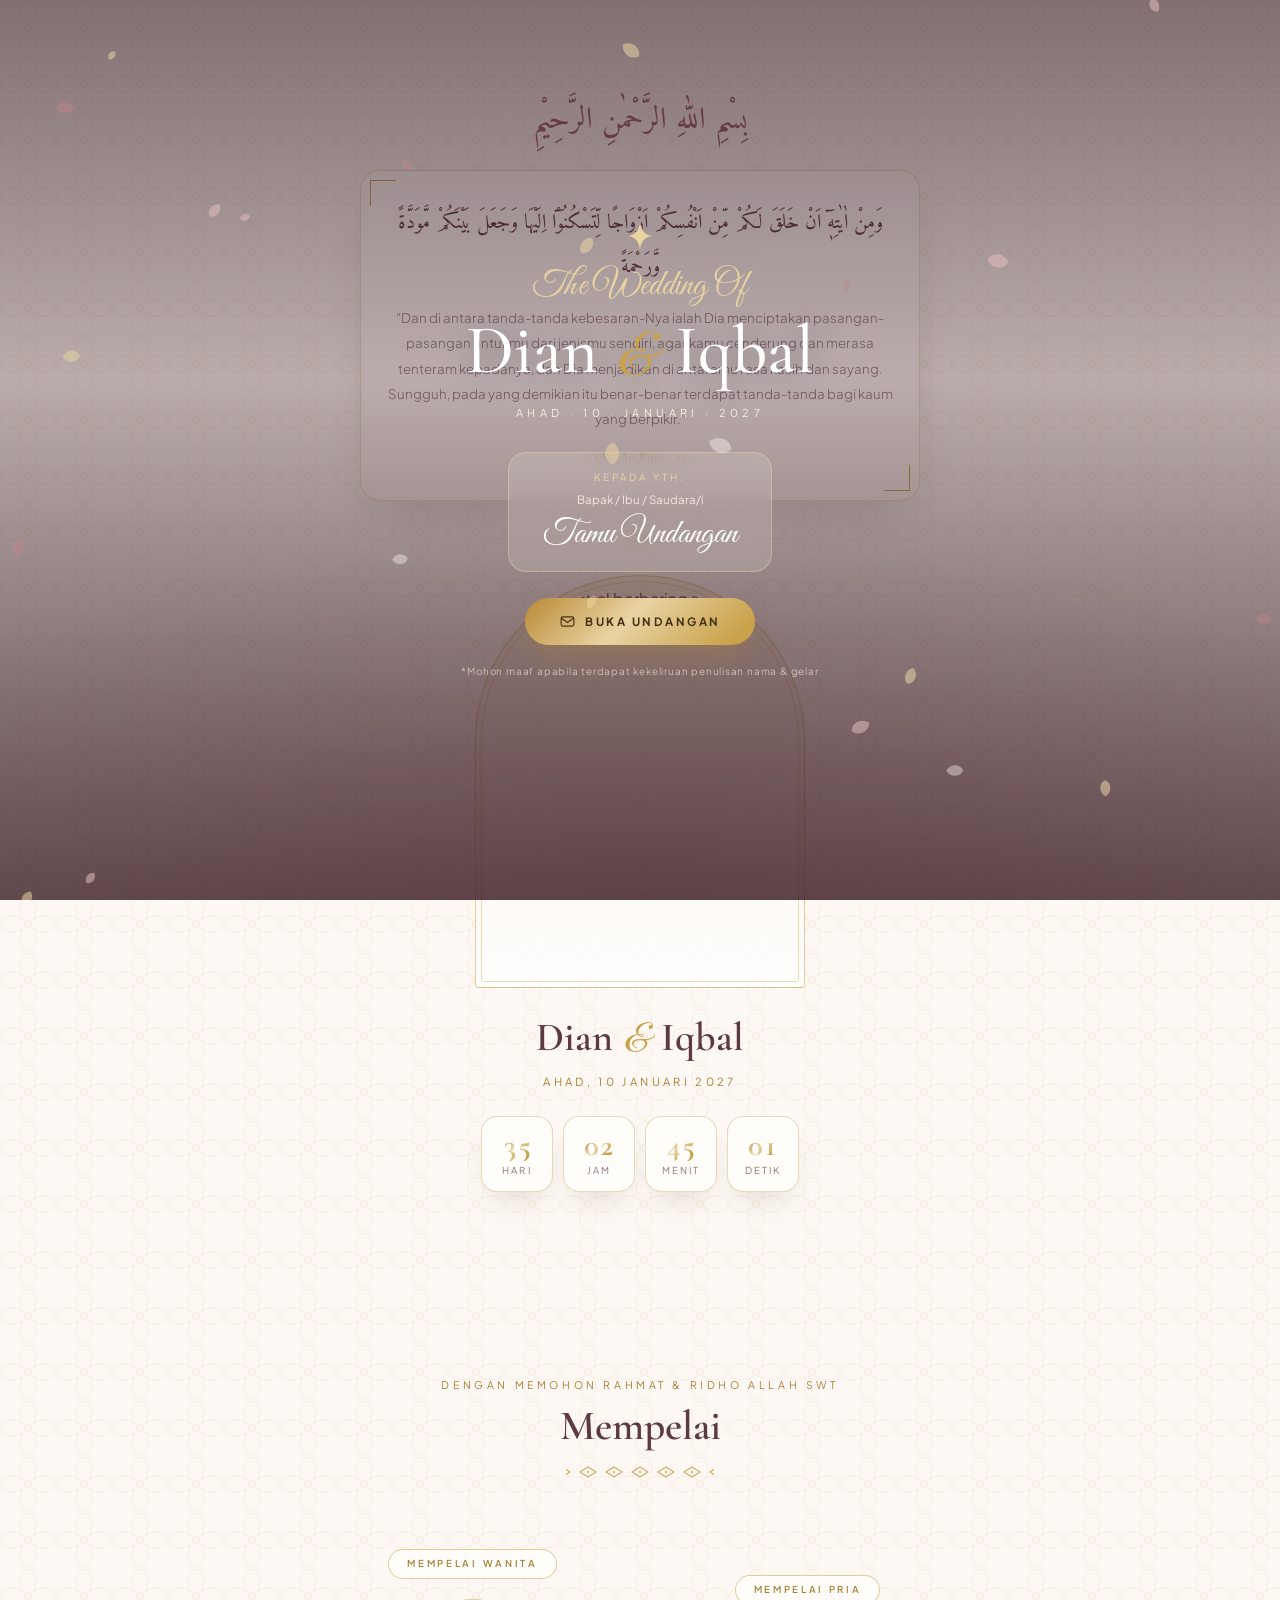
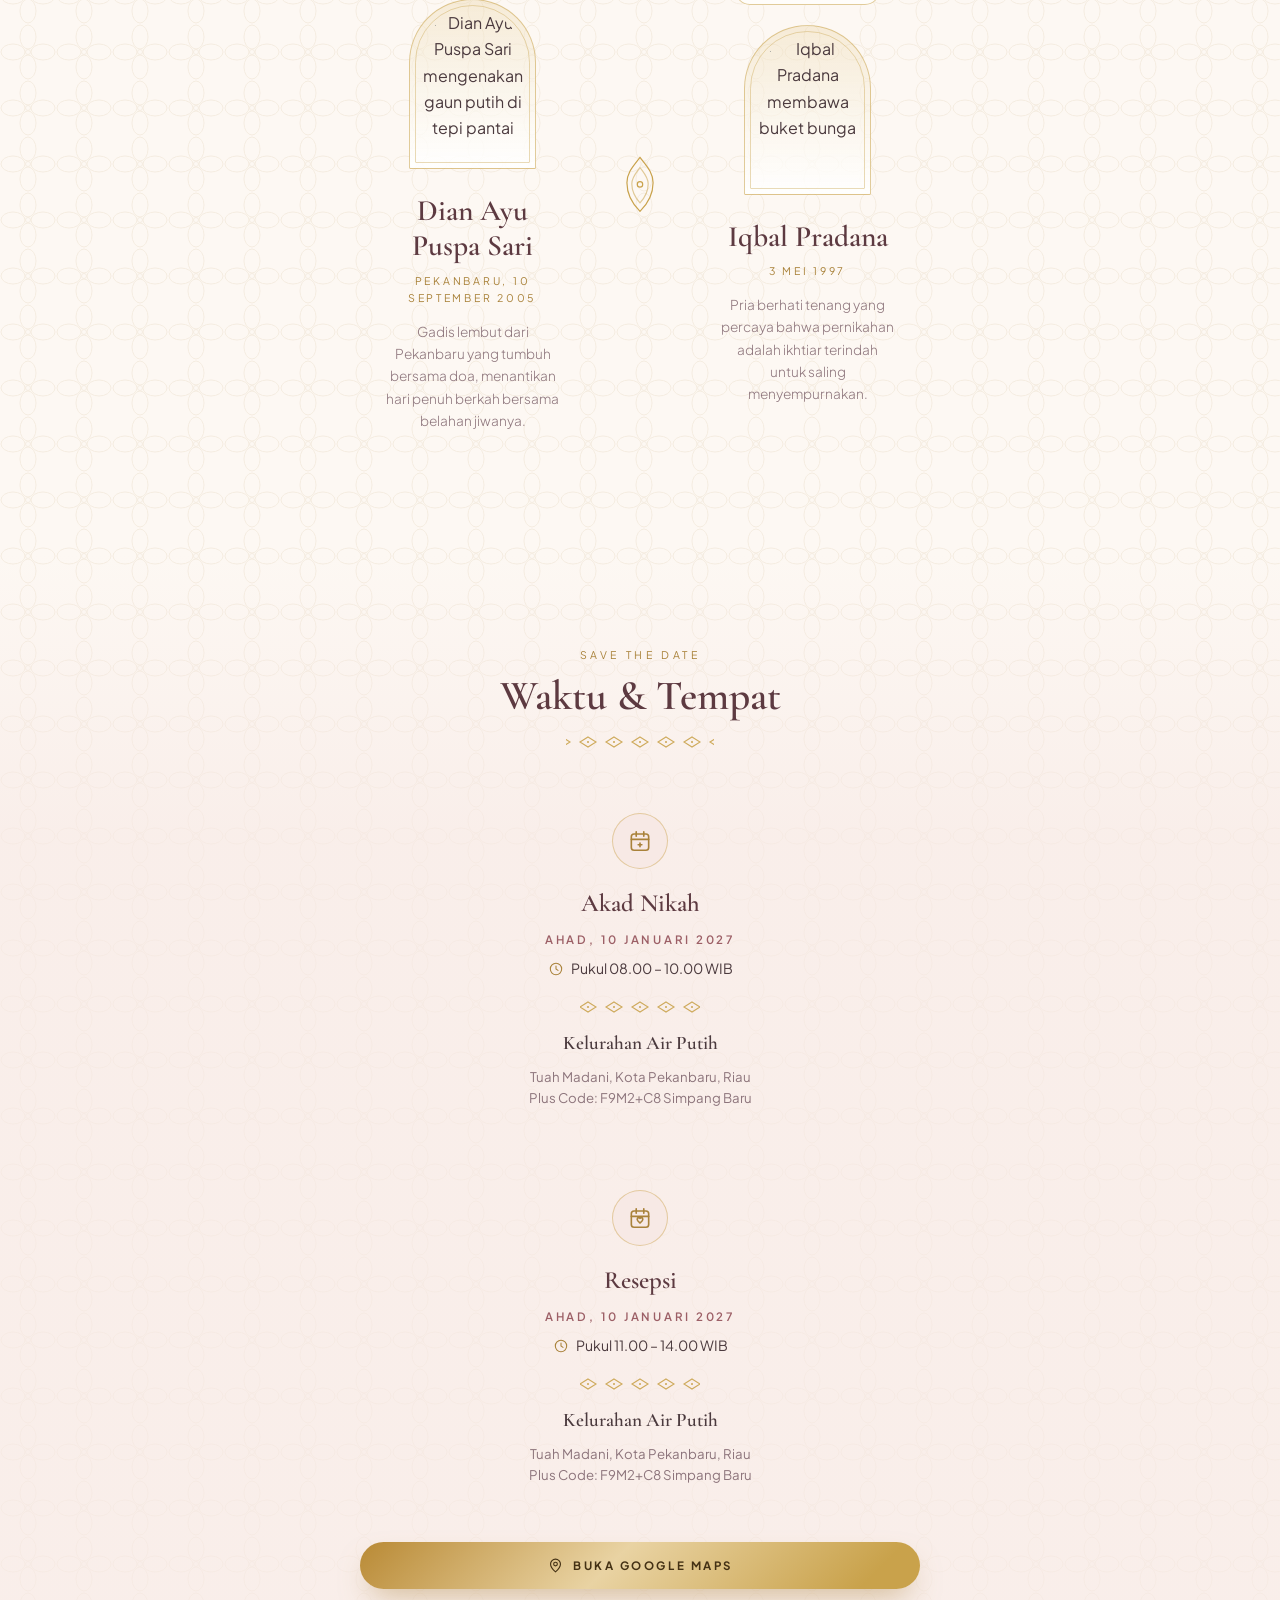
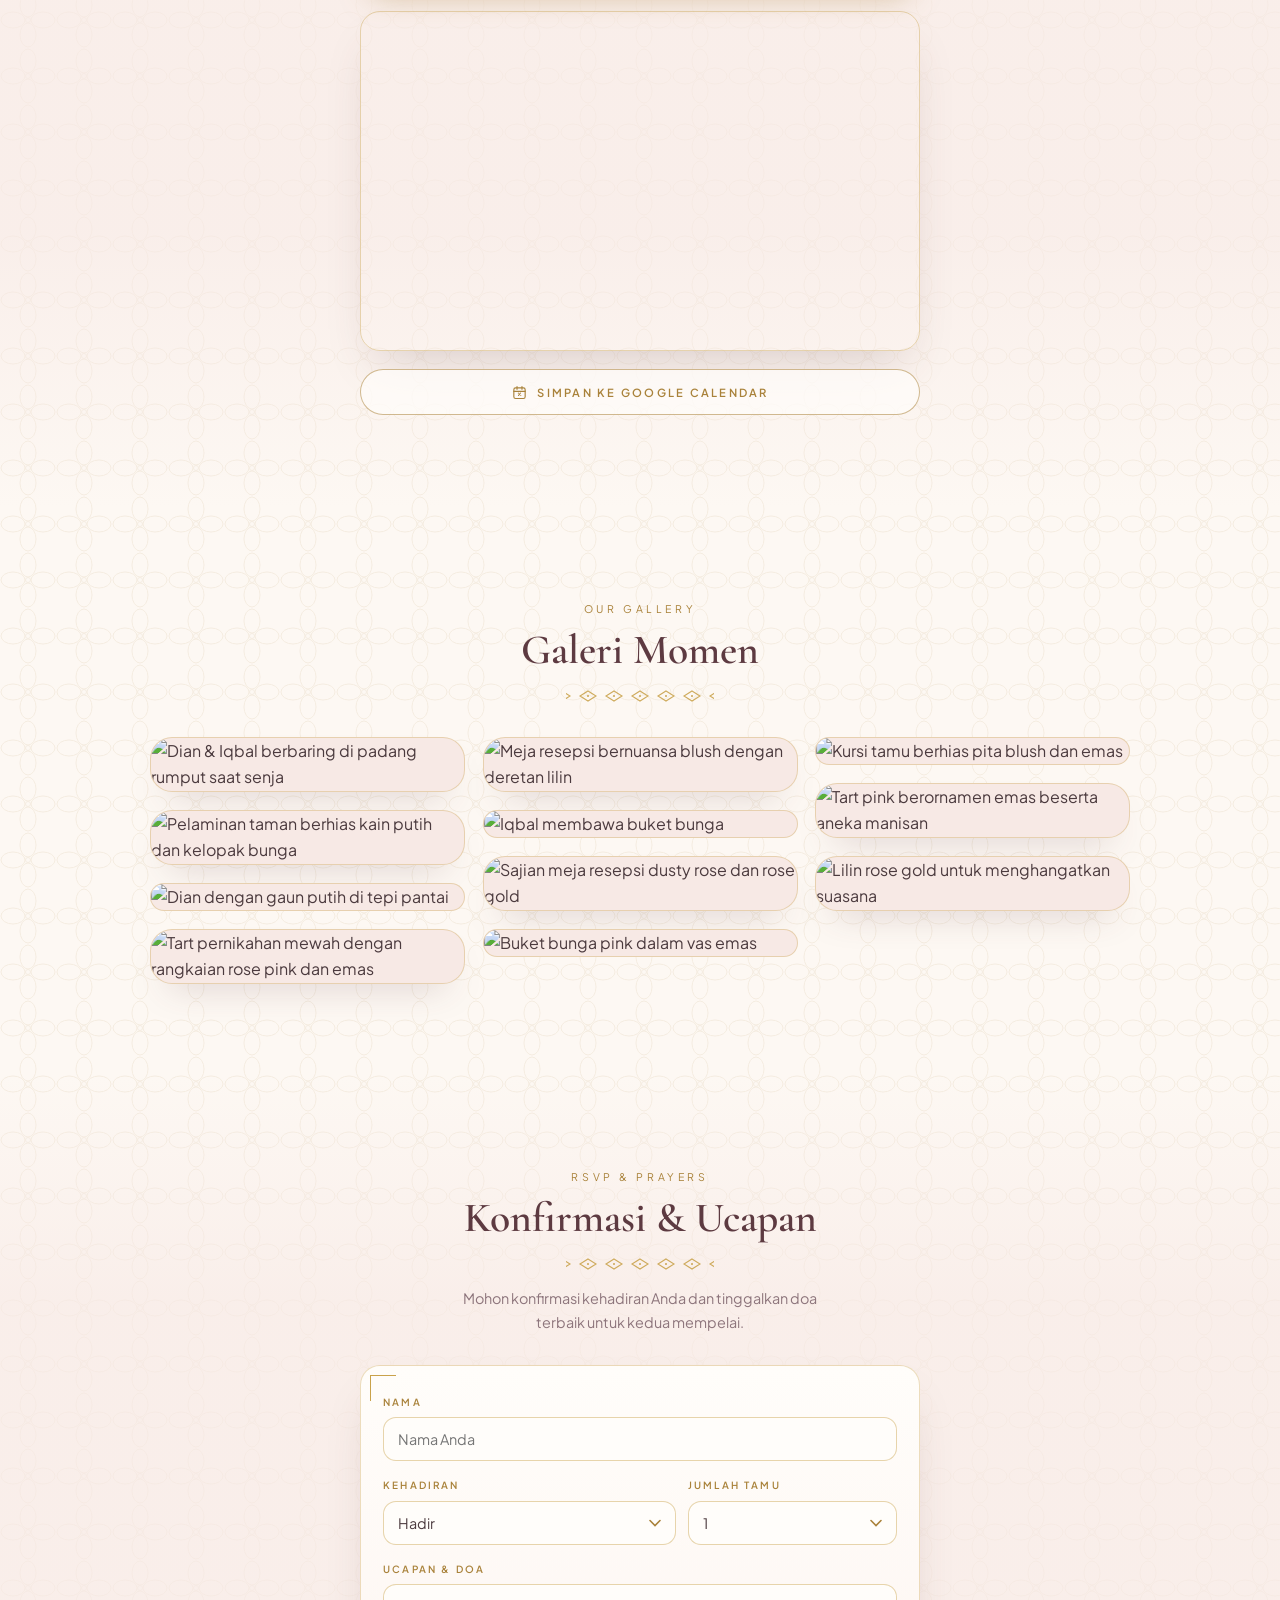
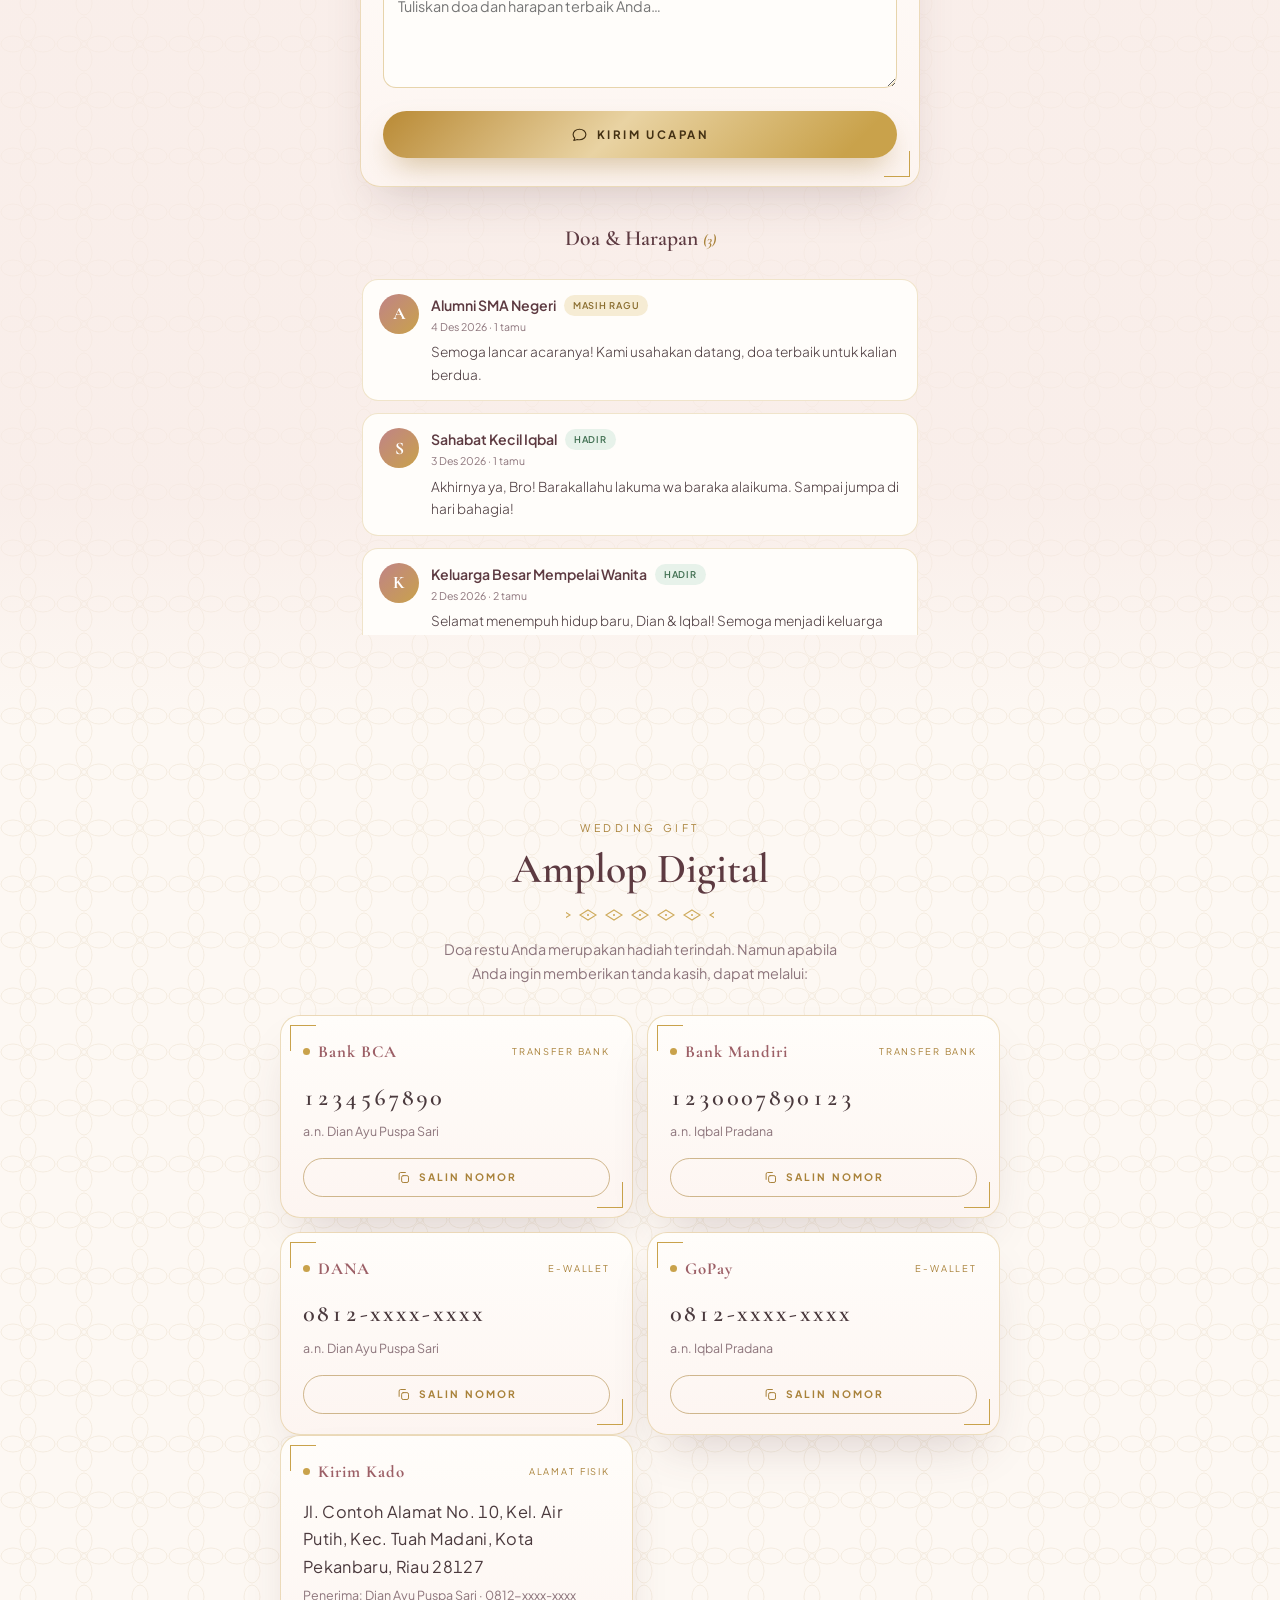
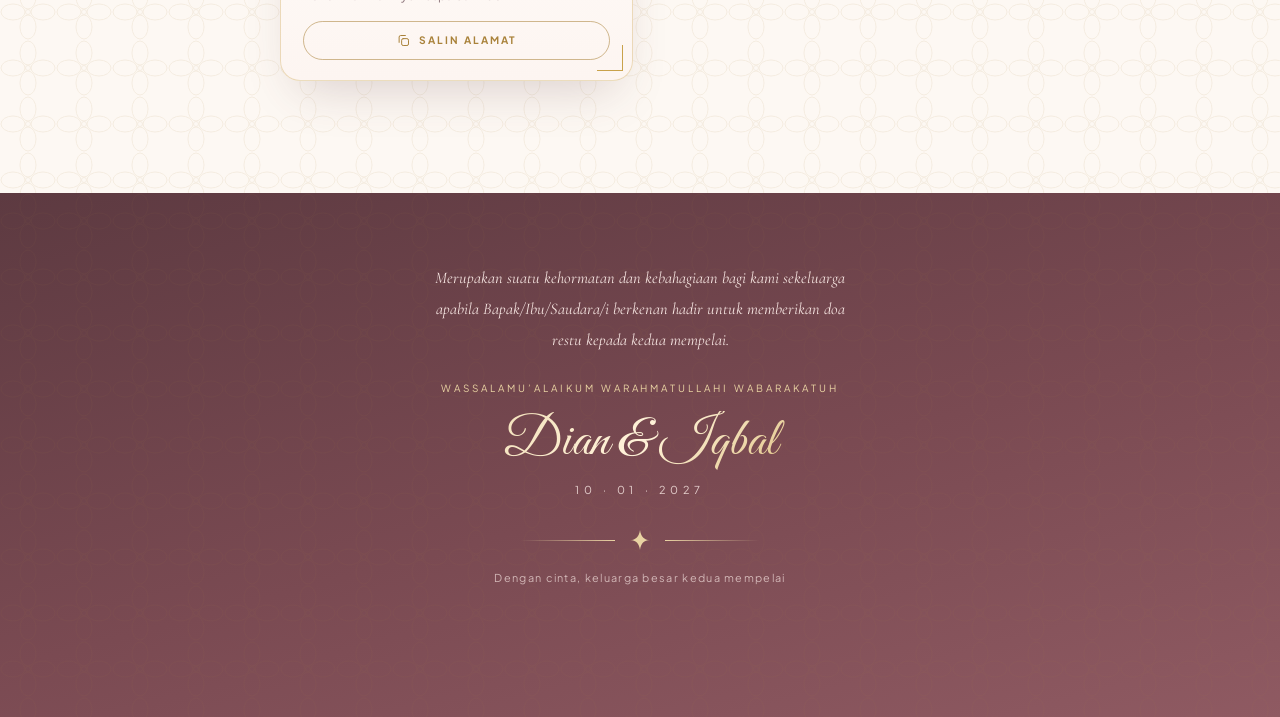
==== index.html @ e24b0559 "Add files via upload" ====
<!DOCTYPE html>
<html lang="id">
<head>
  <meta charset="UTF-8" />
  <meta name="viewport" content="width=device-width, initial-scale=1" />
  <title>The Wedding of Dian &amp; Iqbal — Ahad, 10 Januari 2027</title>
  <meta name="description" content="Undangan pernikahan digital Dian Ayu Puspa Sari & Iqbal Pradana — Ahad, 10 Januari 2027, Kelurahan Air Putih, Tuah Madani, Kota Pekanbaru, Riau." />
  <meta name="theme-color" content="#9c5f66" />

  <!-- Open Graph -->
  <meta property="og:type" content="website" />
  <meta property="og:title" content="The Wedding of Dian &amp; Iqbal" />
  <meta property="og:description" content="Ahad, 10 Januari 2027 — Kelurahan Air Putih, Tuah Madani, Kota Pekanbaru, Riau. Merupakan kehormatan bagi kami apabila Anda berkenan hadir." />
  <meta property="og:image" content="https://i.pinimg.com/1200x/33/68/5c/33685c889963395977ed9789f4147b67.jpg" />

  <link rel="icon" type="image/svg+xml" href="favicon.svg" />

  <!-- Fonts: Cormorant Garamond (serif mewah) + Great Vibes (script) + Plus Jakarta Sans (sans) + Amiri (arab) -->
  <link rel="preconnect" href="https://fonts.googleapis.com" />
  <link rel="preconnect" href="https://fonts.gstatic.com" crossorigin />
  <link href="https://fonts.googleapis.com/css2?family=Amiri:wght@400;700&family=Cormorant+Garamond:ital,wght@0,300;0,400;0,500;0,600;0,700;1,400;1,500&family=Great+Vibes&family=Plus+Jakarta+Sans:wght@300;400;500;600;700&display=swap" rel="stylesheet" />

  <link rel="preload" as="image" href="https://i.pinimg.com/1200x/33/68/5c/33685c889963395977ed9789f4147b67.jpg" />
  <link rel="stylesheet" href="style.css" />
</head>
<body>

  <!-- ===================== SAMPUL / LANDING PAGE ===================== -->
  <section class="cover" id="cover" aria-label="Sampul undangan">
    <div class="cover__bg" role="img" aria-label="Foto Dian dan Iqbal"></div>
    <div class="cover__veil"></div>

    <div class="cover__content">
      <svg class="orn-star cover__star" viewBox="0 0 48 48" aria-hidden="true">
        <path d="M24 2c1.7 14.5 9.5 22.3 22 22-12.5-.3-20.3 7.5-22 22-1.7-14.5-9.5-22.3-22-22 12.5.3 20.3-7.5 22-22z"/>
      </svg>

      <p class="cover__lead anim a1">The Wedding Of</p>
      <h1 class="cover__names anim a2">Dian <span class="amp">&amp;</span> Iqbal</h1>
      <p class="cover__date anim a3">Ahad &middot; 10 &middot; Januari &middot; 2027</p>

      <div class="cover__guest glass anim a4">
        <p class="cover__guest-label">Kepada Yth.</p>
        <p class="cover__guest-sub">Bapak / Ibu / Saudara/i</p>
        <p class="cover__guest-name" id="guest-name">Tamu Undangan</p>
      </div>

      <button class="btn-gold anim a5" id="btn-open" type="button">
        <svg viewBox="0 0 24 24" aria-hidden="true"><rect x="3" y="5.5" width="18" height="13" rx="2.5"/><path d="M3.5 7.5 12 13.5l8.5-6"/></svg>
        <span>Buka Undangan</span>
      </button>

      <p class="cover__note anim a6">*Mohon maaf apabila terdapat kekeliruan penulisan nama &amp; gelar</p>
    </div>
  </section>

  <!-- ===================== KONTEN UTAMA ===================== -->
  <main class="page" id="page">

    <!-- HERO: salam Islami + foto + countdown -->
    <section class="sec sec--hero" id="beranda">
      <div class="container">
        <p class="bismillah" data-reveal dir="rtl">بِسْمِ اللّٰهِ الرَّحْمٰنِ الرَّحِيْمِ</p>

        <figure class="quote-card" data-reveal data-delay="100">
          <p class="quote-ar" dir="rtl">وَمِنْ اٰيٰتِهٖٓ اَنْ خَلَقَ لَكُمْ مِّنْ اَنْفُسِكُمْ اَزْوَاجًا لِّتَسْكُنُوْٓا اِلَيْهَا وَجَعَلَ بَيْنَكُمْ مَّوَدَّةً وَّرَحْمَةً</p>
          <p class="quote-id">&ldquo;Dan di antara tanda-tanda kebesaran-Nya ialah Dia menciptakan pasangan-pasangan untukmu dari jenismu sendiri, agar kamu cenderung dan merasa tenteram kepadanya, dan Dia menjadikan di antaramu rasa kasih dan sayang. Sungguh, pada yang demikian itu benar-benar terdapat tanda-tanda bagi kaum yang berpikir.&rdquo;</p>
          <figcaption class="quote-src">&mdash; QS. Ar-Rum : 21 &mdash;</figcaption>
        </figure>

        <div class="divider" data-reveal data-delay="150">
          <span class="line"></span>
          <svg class="orn-star" viewBox="0 0 48 48" aria-hidden="true"><path d="M24 2c1.7 14.5 9.5 22.3 22 22-12.5-.3-20.3 7.5-22 22-1.7-14.5-9.5-22.3-22-22 12.5.3 20.3-7.5 22-22z"/></svg>
          <span class="line"></span>
        </div>

        <div class="hero-photo arch" data-reveal data-delay="200">
          <img src="https://i.pinimg.com/1200x/33/68/5c/33685c889963395977ed9789f4147b67.jpg" alt="Dian dan Iqbal berbaring santai di padang rumput berbingkai bunga" fetchpriority="high" />
        </div>

        <h2 class="hero-names" data-reveal data-delay="100">Dian <span class="amp">&amp;</span> Iqbal</h2>
        <p class="hero-date" data-reveal data-delay="150">Ahad, 10 Januari 2027</p>

        <div class="countdown" id="countdown" data-reveal data-delay="200" aria-label="Hitung mundur menuju hari pernikahan">
          <div class="cd-box"><span class="cd-num gold-grad-text" id="cd-days">00</span><span class="cd-label">Hari</span></div>
          <div class="cd-box"><span class="cd-num gold-grad-text" id="cd-hours">00</span><span class="cd-label">Jam</span></div>
          <div class="cd-box"><span class="cd-num gold-grad-text" id="cd-mins">00</span><span class="cd-label">Menit</span></div>
          <div class="cd-box"><span class="cd-num gold-grad-text" id="cd-secs">00</span><span class="cd-label">Detik</span></div>
        </div>
        <p class="countdown-done" id="countdown-done" hidden>Alhamdulillah, hari bahagia telah tiba 🤍</p>
      </div>
    </section>

    <!-- PROFIL MEMPELAI -->
    <section class="sec sec--couple" id="mempelai">
      <div class="container">
        <header class="sec-head" data-reveal>
          <p class="eyebrow">Dengan Memohon Rahmat &amp; Ridho Allah SWT</p>
          <h2 class="sec-title">Mempelai</h2>
          <div class="songket" aria-hidden="true"></div>
        </header>

        <div class="p-grid">
          <article class="p-card" data-reveal>
            <span class="p-role">Mempelai Wanita</span>
            <div class="p-photo arch">
              <img src="https://i.pinimg.com/1200x/6e/44/49/6e444942c44381802cfd324cf65b27aa.jpg" alt="Dian Ayu Puspa Sari mengenakan gaun putih di tepi pantai" loading="lazy" />
            </div>
            <h3 class="p-name">Dian Ayu Puspa Sari</h3>
            <p class="p-meta">Pekanbaru, 10 September 2005</p>
            <p class="p-bio">Gadis lembut dari Pekanbaru yang tumbuh bersama doa, menantikan hari penuh berkah bersama belahan jiwanya.</p>
          </article>

          <div class="gunungan" data-reveal data-delay="150" aria-hidden="true">
            <svg viewBox="0 0 64 72" fill="none" stroke="currentColor" stroke-width="1.4" stroke-linecap="round">
              <path d="M32 4c7 9.5 15.5 17.5 15.5 30C47.5 48.5 40 60 32 68c-8-8-15.5-19.5-15.5-34C16.5 21.5 25 13.5 32 4z"/>
              <path d="M32 16c4.4 6.2 9.7 11.3 9.7 19.3 0 8.9-4.9 17.4-9.7 22.7-4.8-5.3-9.7-13.8-9.7-22.7 0-8 5.3-13.1 9.7-19.3z" opacity=".55"/>
              <circle cx="32" cy="36" r="3.2"/>
            </svg>
          </div>

          <article class="p-card" data-reveal data-delay="100">
            <span class="p-role">Mempelai Pria</span>
            <div class="p-photo arch">
              <img src="https://i.pinimg.com/736x/b5/ef/95/b5ef95fd3cd9129193935dc4b50ecaa0.jpg" alt="Iqbal Pradana membawa buket bunga" loading="lazy" />
            </div>
            <h3 class="p-name">Iqbal Pradana</h3>
            <p class="p-meta">3 Mei 1997</p>
            <p class="p-bio">Pria berhati tenang yang percaya bahwa pernikahan adalah ikhtiar terindah untuk saling menyempurnakan.</p>
          </article>
        </div>
      </div>
    </section>

    <!-- DETAIL ACARA & PETA -->
    <section class="sec sec--events tint" id="acara">
      <div class="container">
        <header class="sec-head" data-reveal>
          <p class="eyebrow">Save The Date</p>
          <h2 class="sec-title">Waktu &amp; Tempat</h2>
          <div class="songket" aria-hidden="true"></div>
        </header>

        <article class="e-card" data-reveal>
          <span class="e-icon">
            <svg viewBox="0 0 24 24" aria-hidden="true"><rect x="4" y="5.5" width="16" height="15" rx="2.5"/><path d="M4 10.5h16M8.5 3.5v4M15.5 3.5v4M12 13.8v3.4M10.3 15.5h3.4"/></svg>
          </span>
          <h3 class="e-title">Akad Nikah</h3>
          <p class="e-date">Ahad, 10 Januari 2027</p>
          <p class="e-time">
            <svg viewBox="0 0 24 24" aria-hidden="true"><circle cx="12" cy="12" r="8.5"/><path d="M12 7.5V12l3 2"/></svg>
            Pukul 08.00 &ndash; 10.00 WIB
          </p>
          <div class="songket" aria-hidden="true"></div>
          <p class="e-venue">Kelurahan Air Putih</p>
          <p class="e-addr">Tuah Madani, Kota Pekanbaru, Riau<br />Plus Code: F9M2+C8 Simpang Baru</p>
        </article>

        <article class="e-card" data-reveal data-delay="100">
          <span class="e-icon">
            <svg viewBox="0 0 24 24" aria-hidden="true"><rect x="4" y="5.5" width="16" height="15" rx="2.5"/><path d="M4 10.5h16M8.5 3.5v4M15.5 3.5v4"/><path d="M12 16.6s-2.6-1.7-2.6-3.4c0-.9.7-1.5 1.5-1.5.5 0 .9.2 1.1.6.2-.4.6-.6 1.1-.6.8 0 1.5.6 1.5 1.5 0 1.7-2.6 3.4-2.6 3.4z"/></svg>
          </span>
          <h3 class="e-title">Resepsi</h3>
          <p class="e-date">Ahad, 10 Januari 2027</p>
          <p class="e-time">
            <svg viewBox="0 0 24 24" aria-hidden="true"><circle cx="12" cy="12" r="8.5"/><path d="M12 7.5V12l3 2"/></svg>
            Pukul 11.00 &ndash; 14.00 WIB
          </p>
          <div class="songket" aria-hidden="true"></div>
          <p class="e-venue">Kelurahan Air Putih</p>
          <p class="e-addr">Tuah Madani, Kota Pekanbaru, Riau<br />Plus Code: F9M2+C8 Simpang Baru</p>
        </article>

        <a class="btn-gold btn-block" data-reveal target="_blank" rel="noopener"
           href="https://www.google.com/maps/place/Kedai+Harian+Bang+Zali/@0.4835204,101.3506971,56m/data=!3m1!1e3!4m6!3m5!1s0x31d5a9d1656c3223:0xab29da710b18cf47!8m2!3d0.4835685!4d101.3507545!16s%2Fg%2F11kmnsnh90?entry=ttu&amp;g_ep=EgoyMDI2MDkwMi4wIKXMDSoASAFQAw%3D%3D">
          <svg viewBox="0 0 24 24" aria-hidden="true"><path d="M12 21s-7-5.6-7-11a7 7 0 1 1 14 0c0 5.4-7 11-7 11z"/><circle cx="12" cy="10" r="2.6"/></svg>
          <span>Buka Google Maps</span>
        </a>

        <div class="map-wrap" data-reveal data-delay="100">
          <iframe title="Peta lokasi acara — Kelurahan Air Putih, Tuah Madani, Pekanbaru"
                  src="https://maps.google.com/maps?q=0.4835204,101.3506971&z=17&output=embed"
                  loading="lazy" allowfullscreen referrerpolicy="no-referrer-when-downgrade"></iframe>
        </div>

        <a class="btn-ghost btn-block" data-reveal target="_blank" rel="noopener"
           href="https://calendar.google.com/calendar/render?action=TEMPLATE&amp;text=Pernikahan%20Dian%20%26%20Iqbal&amp;dates=20270110T010000Z/20270110T070000Z&amp;location=Kelurahan%20Air%20Putih%2C%20Tuah%20Madani%2C%20Kota%20Pekanbaru%2C%20Riau&amp;details=Akad%20Nikah%2008.00%20WIB%20%E2%80%94%20Resepsi%2011.00%20WIB">
          <svg viewBox="0 0 24 24" aria-hidden="true"><rect x="4" y="5.5" width="16" height="15" rx="2.5"/><path d="M4 10.5h16M8.5 3.5v4M15.5 3.5v4"/><path d="M10.6 16.2l2.6-3.4M10.4 12.9h.01M13.8 16.2h.01"/></svg>
          <span>Simpan ke Google Calendar</span>
        </a>
      </div>
    </section>

    <!-- GALERI FOTO -->
    <section class="sec sec--gallery" id="galeri">
      <div class="container container--wide">
        <header class="sec-head" data-reveal>
          <p class="eyebrow">Our Gallery</p>
          <h2 class="sec-title">Galeri Momen</h2>
          <div class="songket" aria-hidden="true"></div>
        </header>

        <div class="masonry" id="masonry">
          <figure class="g-item" data-reveal>
            <img src="https://i.pinimg.com/1200x/33/68/5c/33685c889963395977ed9789f4147b67.jpg" alt="Dian & Iqbal berbaring di padang rumput saat senja" loading="lazy" />
          </figure>
          <figure class="g-item" data-reveal data-delay="60">
            <img src="https://i.pinimg.com/736x/1e/66/40/1e66403fd678e4bd02d2c728d96d01af.jpg" alt="Pelaminan taman berhias kain putih dan kelopak bunga" loading="lazy" />
          </figure>
          <figure class="g-item" data-reveal data-delay="120">
            <img src="https://i.pinimg.com/1200x/6e/44/49/6e444942c44381802cfd324cf65b27aa.jpg" alt="Dian dengan gaun putih di tepi pantai" loading="lazy" />
          </figure>
          <figure class="g-item" data-reveal>
            <img src="https://i.pinimg.com/736x/36/4e/56/364e567b8658c94789cf9b8cb5cadcc2.jpg" alt="Tart pernikahan mewah dengan rangkaian rose pink dan emas" loading="lazy" />
          </figure>
          <figure class="g-item" data-reveal data-delay="60">
            <img src="https://i.pinimg.com/736x/27/ff/f9/27fff9dc2d4b12d4b7335b2060067f28.jpg" alt="Meja resepsi bernuansa blush dengan deretan lilin" loading="lazy" />
          </figure>
          <figure class="g-item" data-reveal data-delay="120">
            <img src="https://i.pinimg.com/736x/b5/ef/95/b5ef95fd3cd9129193935dc4b50ecaa0.jpg" alt="Iqbal membawa buket bunga" loading="lazy" />
          </figure>
          <figure class="g-item" data-reveal>
            <img src="https://i.pinimg.com/736x/30/9c/1f/309c1f0214ff6c5b77953039a3181020.jpg" alt="Sajian meja resepsi dusty rose dan rose gold" loading="lazy" />
          </figure>
          <figure class="g-item" data-reveal data-delay="60">
            <img src="https://i.pinimg.com/736x/12/25/ac/1225acf966ce6ba667380e74f4047724.jpg" alt="Buket bunga pink dalam vas emas" loading="lazy" />
          </figure>
          <figure class="g-item" data-reveal data-delay="120">
            <img src="https://i.pinimg.com/736x/1d/41/b9/1d41b9a5b75d1b2f90de0ef7d2a8eaa0.jpg" alt="Kursi tamu berhias pita blush dan emas" loading="lazy" />
          </figure>
          <figure class="g-item" data-reveal>
            <img src="https://i.pinimg.com/736x/08/5b/fd/085bfdba6639cb00bfdd67f58334ce19.jpg" alt="Tart pink berornamen emas beserta aneka manisan" loading="lazy" />
          </figure>
          <figure class="g-item" data-reveal data-delay="60">
            <img src="https://i.pinimg.com/736x/0b/33/57/0b3357b4a035ad1cd8882d868d0338fa.jpg" alt="Lilin rose gold untuk menghangatkan suasana" loading="lazy" />
          </figure>
        </div>
      </div>
    </section>

    <!-- RSVP & UCAPAN -->
    <section class="sec sec--rsvp tint" id="rsvp">
      <div class="container">
        <header class="sec-head" data-reveal>
          <p class="eyebrow">RSVP &amp; Prayers</p>
          <h2 class="sec-title">Konfirmasi &amp; Ucapan</h2>
          <div class="songket" aria-hidden="true"></div>
        </header>
        <p class="sec-sub" data-reveal>Mohon konfirmasi kehadiran Anda dan tinggalkan doa terbaik untuk kedua mempelai.</p>

        <form class="rsvp-form card" id="rsvp-form" data-reveal novalidate>
          <div class="field">
            <label for="f-nama">Nama</label>
            <input id="f-nama" name="nama" type="text" placeholder="Nama Anda" maxlength="60" required />
          </div>
          <div class="field-row">
            <div class="field">
              <label for="f-hadir">Kehadiran</label>
              <select id="f-hadir" name="hadir">
                <option value="Hadir">Hadir</option>
                <option value="Berhalangan">Berhalangan</option>
                <option value="Masih Ragu">Masih Ragu</option>
              </select>
            </div>
            <div class="field">
              <label for="f-jumlah">Jumlah Tamu</label>
              <select id="f-jumlah" name="jumlah">
                <option>1</option><option>2</option><option>3</option><option>4</option><option>5</option>
              </select>
            </div>
          </div>
          <div class="field">
            <label for="f-pesan">Ucapan &amp; Doa</label>
            <textarea id="f-pesan" name="pesan" rows="4" placeholder="Tuliskan doa dan harapan terbaik Anda&hellip;" maxlength="500" required></textarea>
          </div>
          <button class="btn-gold btn-block" type="submit">
            <svg viewBox="0 0 24 24" aria-hidden="true"><path d="M21 12c0 4.1-4 7.4-9 7.4-1 0-2-.1-2.9-.4L4 20.5l1.3-3.4C3.9 15.8 3 14 3 12c0-4.1 4-7.4 9-7.4s9 3.3 9 7.4z"/></svg>
            <span>Kirim Ucapan</span>
          </button>
        </form>

        <div class="ucapan-wrap" data-reveal>
          <h3 class="ucapan-title">Doa &amp; Harapan <span id="ucapan-count" class="ucapan-count"></span></h3>
          <div class="ucapan-list" id="ucapan-list" aria-live="polite"></div>
        </div>
      </div>
    </section>

    <!-- AMPLOP DIGITAL -->
    <section class="sec sec--gift" id="amplop">
      <div class="container container--gift">
        <header class="sec-head" data-reveal>
          <p class="eyebrow">Wedding Gift</p>
          <h2 class="sec-title">Amplop Digital</h2>
          <div class="songket" aria-hidden="true"></div>
        </header>
        <p class="sec-sub" data-reveal>Doa restu Anda merupakan hadiah terindah. Namun apabila Anda ingin memberikan tanda kasih, dapat melalui:</p>

        <div class="gift-grid" id="gift-cards" data-reveal></div>
        <div class="gift-grid" id="gift-address" data-reveal data-delay="100"></div>
      </div>
    </section>

    <!-- PENUTUP -->
    <footer class="footer">
      <div class="container">
        <p class="footer-quote" data-reveal>Merupakan suatu kehormatan dan kebahagiaan bagi kami sekeluarga apabila Bapak/Ibu/Saudara/i berkenan hadir untuk memberikan doa restu kepada kedua mempelai.</p>
        <p class="footer-thanks" data-reveal data-delay="80">Wassalamu&rsquo;alaikum Warahmatullahi Wabarakatuh</p>
        <p class="footer-names" data-reveal data-delay="140">Dian &amp; Iqbal</p>
        <p class="footer-date" data-reveal data-delay="180">10 &middot; 01 &middot; 2027</p>
        <div class="divider divider--light" data-reveal data-delay="220">
          <span class="line"></span>
          <svg class="orn-star" viewBox="0 0 48 48" aria-hidden="true"><path d="M24 2c1.7 14.5 9.5 22.3 22 22-12.5-.3-20.3 7.5-22 22-1.7-14.5-9.5-22.3-22-22 12.5.3 20.3-7.5 22-22z"/></svg>
          <span class="line"></span>
        </div>
        <p class="footer-credit" data-reveal data-delay="260">Dengan cinta, keluarga besar kedua mempelai</p>
      </div>
    </footer>
  </main>

  <!-- ===================== ELEMEN MELAYANG ===================== -->
  <canvas id="petals" class="petals" aria-hidden="true"></canvas>

  <div class="yt-holder" aria-hidden="true"><div id="yt-player"></div></div>

  <button class="music-btn" id="btn-music" type="button" aria-label="Putar musik latar" title="Putar / jeda musik">
    <span class="music-disc">
      <svg viewBox="0 0 24 24" aria-hidden="true">
        <path d="M9.5 17.5V6.2l9-1.8v11.1"/>
        <circle cx="7.2" cy="17.6" r="2.3"/><circle cx="16.2" cy="15.6" r="2.3"/>
      </svg>
    </span>
  </button>

  <nav class="dock" id="dock" aria-label="Navigasi undangan">
    <a href="#beranda" class="dock-link is-active" aria-label="Beranda">
      <svg viewBox="0 0 24 24" aria-hidden="true"><path d="M3.5 11.5 12 4l8.5 7.5"/><path d="M5.8 10.2V20h12.4v-9.8"/></svg>
    </a>
    <a href="#mempelai" class="dock-link" aria-label="Mempelai">
      <svg viewBox="0 0 24 24" aria-hidden="true"><circle cx="9.2" cy="13.4" r="5.2"/><circle cx="14.8" cy="10.6" r="5.2"/></svg>
    </a>
    <a href="#acara" class="dock-link" aria-label="Acara">
      <svg viewBox="0 0 24 24" aria-hidden="true"><rect x="4" y="5.5" width="16" height="15" rx="2.5"/><path d="M4 10.5h16M8.5 3.5v4M15.5 3.5v4"/></svg>
    </a>
    <a href="#galeri" class="dock-link" aria-label="Galeri">
      <svg viewBox="0 0 24 24" aria-hidden="true"><rect x="3.5" y="5" width="17" height="14" rx="2.5"/><circle cx="8.7" cy="9.8" r="1.6"/><path d="M4.5 17.2l4.7-4.7 3.4 3.4 2.9-2.9 4 4"/></svg>
    </a>
    <a href="#rsvp" class="dock-link" aria-label="Ucapan">
      <svg viewBox="0 0 24 24" aria-hidden="true"><path d="M21 12c0 4.1-4 7.4-9 7.4-1 0-2-.1-2.9-.4L4 20.5l1.3-3.4C3.9 15.8 3 14 3 12c0-4.1 4-7.4 9-7.4s9 3.3 9 7.4z"/></svg>
    </a>
  </nav>

  <!-- Lightbox galeri -->
  <div class="lightbox" id="lightbox" role="dialog" aria-modal="true" aria-label="Pratinjau foto">
    <button class="lb-btn lb-close" id="lb-close" type="button" aria-label="Tutup">&times;</button>
    <button class="lb-btn lb-prev" id="lb-prev" type="button" aria-label="Foto sebelumnya">&lsaquo;</button>
    <img class="lb-img" id="lb-img" src="" alt="" />
    <p class="lb-cap" id="lb-cap"></p>
    <button class="lb-btn lb-next" id="lb-next" type="button" aria-label="Foto berikutnya">&rsaquo;</button>
  </div>

  <div class="toast" id="toast" role="status" aria-live="polite"></div>

  <script src="https://www.youtube.com/iframe_api" async></script>
  <script src="script.js" defer></script>
</body>
</html>
---- style.css ----
/* ==========================================================================
   Undangan Pernikahan Digital — Dian & Iqbal
   Tema: Dusty Rose & Gold — Luxury, Islami, sentuhan Jawa–Minang
   ========================================================================== */

/* ---------- Token Desain ---------- */
:root {
  /* Warna */
  --cream:        #fdf8f3;
  --rose-100:     #f7e9e5;
  --rose-300:     #e2bdbc;
  --rose-500:     #c08387;   /* dusty rose */
  --rose-700:     #9c5f66;
  --rose-900:     #5d3a41;
  --gold-300:     #e9d3a3;
  --gold-500:     #c9a24b;
  --gold-600:     #a9823a;
  --ink:          #4b3a3e;
  --muted:        #8d757c;
  --white:        #fffdfa;

  /* Font */
  --serif:  "Cormorant Garamond", "Times New Roman", serif;
  --script: "Great Vibes", cursive;
  --sans:   "Plus Jakarta Sans", "Segoe UI", sans-serif;
  --arabic: "Amiri", serif;

  /* Ornamen batik kawung (Jawa) — dipakai sebagai latar halus */
  --kawung: url("data:image/svg+xml,%3Csvg xmlns='http://www.w3.org/2000/svg' width='56' height='56' viewBox='0 0 56 56'%3E%3Cg fill='none' stroke='%23a9823a' stroke-width='1' opacity='0.10'%3E%3Cellipse cx='28' cy='13' rx='8' ry='12'/%3E%3Cellipse cx='28' cy='43' rx='8' ry='12'/%3E%3Cellipse cx='13' cy='28' rx='12' ry='8'/%3E%3Cellipse cx='43' cy='28' rx='12' ry='8'/%3E%3Ccircle cx='28' cy='28' r='2.5'/%3E%3C/g%3E%3C/svg%3E");

  /* Ornamen tenun songket (Minang) — rantai belah ketupat emas */
  --songket: url("data:image/svg+xml,%3Csvg xmlns='http://www.w3.org/2000/svg' width='26' height='14' viewBox='0 0 26 14'%3E%3Cpath d='M13 2 L21 7 L13 12 L5 7 Z' fill='none' stroke='%23c9a24b' stroke-width='1.1'/%3E%3Ccircle cx='13' cy='7' r='1.1' fill='%23c9a24b'/%3E%3C/svg%3E");

  --shadow-card: 0 24px 50px -18px rgba(93, 58, 65, 0.22);
  --radius: 20px;
}

/* ---------- Reset & Dasar ---------- */
*, *::before, *::after { box-sizing: border-box; margin: 0; padding: 0; }

html { scroll-behavior: smooth; -webkit-text-size-adjust: 100%; }

body {
  font-family: var(--sans);
  font-weight: 400;
  color: var(--ink);
  background-color: var(--cream);
  background-image: var(--kawung);
  line-height: 1.65;
  overflow-x: hidden;
  -webkit-font-smoothing: antialiased;
}

body:not(.opened) { overflow: hidden; }

img { max-width: 100%; display: block; }
button { font: inherit; cursor: pointer; background: none; border: none; color: inherit; }
a { color: inherit; text-decoration: none; }

section { scroll-margin-top: 16px; }

::selection { background: var(--rose-300); color: var(--rose-900); }

/* ---------- Utilitas ---------- */
.container {
  width: min(100% - 2.75rem, 560px);
  margin-inline: auto;
}
.container--wide { width: min(100% - 2.75rem, 980px); }
.container--gift { width: min(100% - 2.75rem, 720px); }

.sec { padding: 76px 0; position: relative; }
.tint { background: linear-gradient(180deg, rgba(247, 233, 229, 0.0), rgba(247, 233, 229, 0.65) 18%, rgba(247, 233, 229, 0.65) 82%, rgba(247, 233, 229, 0)); }

.sec-head { text-align: center; margin-bottom: 34px; }
.eyebrow {
  font-size: 0.66rem;
  letter-spacing: 0.34em;
  text-transform: uppercase;
  color: var(--gold-600);
  margin-bottom: 10px;
}
.sec-title {
  font-family: var(--serif);
  font-weight: 600;
  font-size: clamp(2rem, 7vw, 2.6rem);
  color: var(--rose-900);
  line-height: 1.15;
}
.sec-sub {
  text-align: center;
  font-size: 0.9rem;
  color: var(--muted);
  max-width: 400px;
  margin: -18px auto 30px;
}

.amp { font-family: var(--script); font-weight: 400; color: var(--gold-500); padding: 0 0.08em; }

.gold-grad-text {
  background: linear-gradient(135deg, var(--gold-600) 10%, var(--gold-300) 45%, var(--gold-500) 80%);
  -webkit-background-clip: text;
  background-clip: text;
  color: transparent;
}

/* Ornamen belah ketupat bersinar */
.orn-star { width: 22px; height: 22px; fill: var(--gold-500); }

/* Garis pembatas: garis — bintang — garis */
.divider {
  display: flex;
  align-items: center;
  justify-content: center;
  gap: 14px;
  margin: 26px auto;
  max-width: 300px;
}
.divider .line { height: 1px; flex: 1; background: linear-gradient(90deg, transparent, var(--gold-500)); }
.divider .line:last-child { background: linear-gradient(90deg, var(--gold-500), transparent); }
.divider--light .line { background: linear-gradient(90deg, transparent, var(--gold-300)); }
.divider--light .line:last-child { background: linear-gradient(90deg, var(--gold-300), transparent); }
.divider--light .orn-star { fill: var(--gold-300); }

/* Pita songket (aksen Minang) */
.songket {
  height: 14px;
  width: 148px;
  margin: 14px auto 0;
  background-image: var(--songket);
  background-repeat: repeat-x;
  background-position: center;
  opacity: 0.9;
}

/* Kaca buram */
.glass {
  background: rgba(255, 250, 246, 0.14);
  border: 1px solid rgba(233, 211, 163, 0.45);
  backdrop-filter: blur(10px);
  -webkit-backdrop-filter: blur(10px);
}

/* Kartu dasar + sudut ornamen */
.card {
  position: relative;
  background: linear-gradient(180deg, var(--white), #fdf5f1);
  border: 1px solid rgba(201, 162, 75, 0.35);
  border-radius: var(--radius);
  box-shadow: var(--shadow-card);
  padding: 26px 22px;
}
.card::before, .card::after {
  content: "";
  position: absolute;
  width: 26px; height: 26px;
  pointer-events: none;
}
.card::before { top: 9px; left: 9px; border-top: 1px solid var(--gold-500); border-left: 1px solid var(--gold-500); }
.card::after  { bottom: 9px; right: 9px; border-bottom: 1px solid var(--gold-500); border-right: 1px solid var(--gold-500); }

/* Tombol */
.btn-gold {
  display: inline-flex;
  align-items: center;
  justify-content: center;
  gap: 9px;
  padding: 14px 34px;
  border-radius: 999px;
  background: linear-gradient(135deg, #b98a35, #e9d3a3 45%, #c9a24b 90%);
  color: #443114;
  font-size: 0.72rem;
  font-weight: 700;
  letter-spacing: 0.22em;
  text-transform: uppercase;
  border: none;
  box-shadow: 0 14px 30px -10px rgba(169, 130, 58, 0.55);
  transition: transform 0.3s ease, box-shadow 0.3s ease, filter 0.3s ease;
}
.btn-gold svg { width: 17px; height: 17px; fill: none; stroke: #443114; stroke-width: 1.6; stroke-linecap: round; stroke-linejoin: round; flex: none; }
.btn-gold:hover, .btn-gold:focus-visible { transform: translateY(-2px); box-shadow: 0 20px 38px -12px rgba(169, 130, 58, 0.65); filter: brightness(1.03); }
.btn-gold:active { transform: translateY(0); }

.btn-ghost {
  display: inline-flex;
  align-items: center;
  justify-content: center;
  gap: 9px;
  padding: 13px 30px;
  border-radius: 999px;
  border: 1px solid rgba(169, 130, 58, 0.55);
  color: var(--gold-600);
  background: rgba(255, 253, 250, 0.75);
  font-size: 0.7rem;
  font-weight: 600;
  letter-spacing: 0.2em;
  text-transform: uppercase;
  transition: background 0.3s ease, transform 0.3s ease;
}
.btn-ghost svg { width: 17px; height: 17px; fill: none; stroke: currentColor; stroke-width: 1.6; stroke-linecap: round; stroke-linejoin: round; flex: none; }
.btn-ghost:hover, .btn-ghost:focus-visible { background: var(--rose-100); transform: translateY(-2px); }

.btn-block { width: 100%; }

.btn-gold:focus-visible, .btn-ghost:focus-visible, .dock-link:focus-visible, .music-btn:focus-visible {
  outline: 2px solid var(--rose-700);
  outline-offset: 3px;
}

/* Bingkai foto mihrab (lengkung Islami) */
.arch {
  padding: 10px;
  border: 1px solid rgba(201, 162, 75, 0.55);
  border-radius: 999px 999px 22px 22px;
  background: linear-gradient(180deg, rgba(233, 211, 163, 0.35), rgba(255, 255, 255, 0.9));
  position: relative;
}
.arch::before {
  content: "";
  position: absolute;
  inset: 5px;
  border: 1px solid rgba(201, 162, 75, 0.4);
  border-radius: 999px 999px 18px 18px;
  pointer-events: none;
}
.arch img {
  width: 100%;
  height: 100%;
  object-fit: cover;
  border-radius: 990px 990px 14px 14px;
}

/* Animasi muncul saat scroll (dipicu IntersectionObserver di script.js) */
[data-reveal] {
  opacity: 0;
  transform: translateY(30px);
  transition: opacity 0.9s ease, transform 0.9s cubic-bezier(0.22, 1, 0.36, 1);
  transition-delay: var(--d, 0ms);
  will-change: opacity, transform;
}
[data-reveal].revealed { opacity: 1; transform: none; }

/* ==========================================================================
   SAMPUL / LANDING
   ========================================================================== */
.cover {
  position: fixed;
  inset: 0;
  z-index: 200;
  display: grid;
  place-items: center;
  overflow: hidden;
  transition: transform 1s cubic-bezier(0.65, 0, 0.35, 1), opacity 1s ease;
}
.cover.leaving { transform: translateY(-100%); opacity: 0.6; pointer-events: none; }
.cover.gone { display: none; }

.cover__bg {
  position: absolute;
  inset: 0;
  background-image: url("https://i.pinimg.com/1200x/33/68/5c/33685c889963395977ed9789f4147b67.jpg");
  background-size: cover;
  background-position: center;
  transform: scale(1.06);
  animation: slowZoom 22s ease-in-out infinite alternate;
}
@keyframes slowZoom { from { transform: scale(1.06); } to { transform: scale(1.16); } }

.cover__veil {
  position: absolute;
  inset: 0;
  background:
    linear-gradient(180deg, rgba(56, 27, 34, 0.62) 0%, rgba(56, 27, 34, 0.34) 42%, rgba(56, 27, 34, 0.78) 100%),
    radial-gradient(120% 70% at 50% 100%, rgba(156, 95, 102, 0.35), transparent 60%);
}

.cover__content {
  position: relative;
  text-align: center;
  color: #fff;
  padding: 0 24px;
  width: min(100%, 420px);
  display: flex;
  flex-direction: column;
  align-items: center;
}
.cover__star { width: 30px; height: 30px; fill: var(--gold-300); margin-bottom: 14px; }

.cover__lead {
  font-family: var(--script);
  font-size: clamp(1.7rem, 7vw, 2.2rem);
  color: var(--gold-300);
  line-height: 1.2;
}
.cover__names {
  font-family: var(--serif);
  font-weight: 500;
  font-size: clamp(2.7rem, 12vw, 4.3rem);
  line-height: 1.08;
  margin-top: 6px;
  text-shadow: 0 4px 30px rgba(0, 0, 0, 0.35);
}
.cover__names .amp { font-size: 0.85em; }
.cover__date {
  margin-top: 14px;
  font-size: 0.68rem;
  letter-spacing: 0.4em;
  text-transform: uppercase;
  color: rgba(255, 244, 235, 0.92);
}

.cover__guest {
  margin: 30px 0 26px;
  padding: 16px 34px;
  border-radius: 18px;
}
.cover__guest-label { font-size: 0.62rem; letter-spacing: 0.3em; text-transform: uppercase; color: var(--gold-300); }
.cover__guest-sub { font-size: 0.72rem; color: rgba(255, 244, 235, 0.85); margin-top: 4px; }
.cover__guest-name {
  font-family: var(--script);
  font-size: clamp(1.7rem, 7vw, 2.1rem);
  color: #fff;
  line-height: 1.25;
  margin-top: 4px;
  overflow-wrap: anywhere;
}

.cover__note {
  margin-top: 18px;
  font-size: 0.62rem;
  letter-spacing: 0.08em;
  color: rgba(255, 244, 235, 0.62);
}

/* Animasi masuk elemen sampul */
.anim { opacity: 0; transform: translateY(26px); animation: coverIn 1s cubic-bezier(0.22, 1, 0.36, 1) forwards; }
.a1 { animation-delay: 0.15s; } .a2 { animation-delay: 0.35s; } .a3 { animation-delay: 0.55s; }
.a4 { animation-delay: 0.8s; }  .a5 { animation-delay: 1.05s; } .a6 { animation-delay: 1.35s; }
@keyframes coverIn { to { opacity: 1; transform: none; } }

/* ==========================================================================
   HERO
   ========================================================================== */
.bismillah {
  font-family: var(--arabic);
  font-size: clamp(1.5rem, 6vw, 1.9rem);
  color: var(--rose-700);
  text-align: center;
  line-height: 1.9;
}

.quote-card {
  margin-top: 20px;
  background: linear-gradient(180deg, var(--white), #fdf5f1);
  border: 1px solid rgba(201, 162, 75, 0.35);
  border-radius: var(--radius);
  box-shadow: var(--shadow-card);
  padding: 30px 24px;
  text-align: center;
  position: relative;
}
.quote-card::before, .quote-card::after { content: ""; position: absolute; width: 26px; height: 26px; pointer-events: none; }
.quote-card::before { top: 9px; left: 9px; border-top: 1px solid var(--gold-500); border-left: 1px solid var(--gold-500); }
.quote-card::after { bottom: 9px; right: 9px; border-bottom: 1px solid var(--gold-500); border-right: 1px solid var(--gold-500); }

.quote-ar {
  font-family: var(--arabic);
  font-size: 1.28rem;
  line-height: 2.15;
  color: var(--rose-900);
}
.quote-id {
  margin-top: 16px;
  font-size: 0.83rem;
  font-weight: 300;
  color: var(--muted);
  line-height: 1.9;
}
.quote-src {
  margin-top: 14px;
  font-family: var(--serif);
  font-style: italic;
  font-size: 0.95rem;
  color: var(--gold-600);
}

.hero-photo {
  width: min(76%, 330px);
  aspect-ratio: 4 / 5;
  margin: 8px auto 0;
}
.hero-names {
  margin-top: 26px;
  text-align: center;
  font-family: var(--serif);
  font-weight: 600;
  font-size: clamp(2rem, 8vw, 2.5rem);
  color: var(--rose-900);
  line-height: 1.15;
}
.hero-date {
  margin-top: 8px;
  text-align: center;
  font-size: 0.7rem;
  letter-spacing: 0.3em;
  text-transform: uppercase;
  color: var(--gold-600);
}

/* Countdown */
.countdown {
  margin-top: 26px;
  display: flex;
  justify-content: center;
  gap: 10px;
}
.cd-box {
  min-width: 72px;
  padding: 14px 6px 12px;
  background: var(--white);
  border: 1px solid rgba(201, 162, 75, 0.4);
  border-radius: 16px;
  box-shadow: 0 16px 30px -16px rgba(93, 58, 65, 0.25);
  display: flex;
  flex-direction: column;
  align-items: center;
  gap: 2px;
}
.cd-num {
  font-family: var(--serif);
  font-weight: 700;
  font-size: 1.9rem;
  line-height: 1;
  font-variant-numeric: tabular-nums;
}
.cd-label {
  font-size: 0.6rem;
  letter-spacing: 0.22em;
  text-transform: uppercase;
  color: var(--muted);
}
.countdown-done {
  margin-top: 18px;
  text-align: center;
  font-family: var(--serif);
  font-style: italic;
  font-size: 1.05rem;
  color: var(--gold-600);
}

/* ==========================================================================
   MEMPELAI
   ========================================================================== */
.sec--couple .container { max-width: 980px; }

.p-grid { display: grid; gap: 34px; }

.p-card {
  text-align: center;
  padding: 34px 24px 30px;
}
.p-role {
  display: inline-block;
  padding: 6px 18px;
  border: 1px solid rgba(201, 162, 75, 0.55);
  border-radius: 999px;
  background: var(--white);
  font-size: 0.6rem;
  font-weight: 600;
  letter-spacing: 0.28em;
  text-transform: uppercase;
  color: var(--gold-600);
}
.p-photo {
  width: min(72%, 270px);
  aspect-ratio: 3 / 4;
  margin: 20px auto 0;
}
.p-name {
  margin-top: 24px;
  font-family: var(--serif);
  font-weight: 600;
  font-size: 1.85rem;
  color: var(--rose-900);
  line-height: 1.2;
}
.p-meta {
  margin-top: 8px;
  font-size: 0.66rem;
  letter-spacing: 0.26em;
  text-transform: uppercase;
  color: var(--gold-600);
}
.p-bio {
  margin-top: 14px;
  font-size: 0.85rem;
  font-weight: 300;
  color: var(--muted);
  max-width: 330px;
  margin-inline: auto;
}

.gunungan {
  width: 54px;
  margin: 0 auto;
  color: var(--gold-500);
  opacity: 0.85;
}
.gunungan svg { width: 100%; height: auto; }

@media (min-width: 860px) {
  .p-grid {
    grid-template-columns: 1fr auto 1fr;
    align-items: center;
    gap: 28px;
  }
}

/* ==========================================================================
   ACARA & PETA
   ========================================================================== */
.e-card {
  text-align: center;
  padding: 30px 24px 28px;
  margin-bottom: 22px;
}
.e-icon {
  display: inline-grid;
  place-items: center;
  width: 56px; height: 56px;
  border-radius: 50%;
  background: var(--rose-100);
  border: 1px solid rgba(201, 162, 75, 0.45);
  color: var(--gold-600);
  margin-bottom: 14px;
}
.e-icon svg { width: 26px; height: 26px; fill: none; stroke: currentColor; stroke-width: 1.5; stroke-linecap: round; stroke-linejoin: round; }
.e-title {
  font-family: var(--serif);
  font-weight: 600;
  font-size: 1.55rem;
  color: var(--rose-900);
}
.e-date {
  margin-top: 6px;
  font-size: 0.72rem;
  font-weight: 600;
  letter-spacing: 0.24em;
  text-transform: uppercase;
  color: var(--rose-700);
}
.e-time {
  margin-top: 8px;
  display: inline-flex;
  align-items: center;
  gap: 7px;
  font-size: 0.88rem;
  color: var(--ink);
}
.e-time svg { width: 16px; height: 16px; fill: none; stroke: var(--gold-600); stroke-width: 1.6; stroke-linecap: round; }
.e-card .songket { width: 120px; margin-top: 16px; }
.e-venue {
  margin-top: 14px;
  font-family: var(--serif);
  font-weight: 600;
  font-size: 1.2rem;
  color: var(--ink);
}
.e-addr { margin-top: 6px; font-size: 0.83rem; color: var(--muted); }

.sec--events .btn-gold { margin-top: 6px; }

.map-wrap {
  margin-top: 22px;
  height: 280px;
  border-radius: var(--radius);
  overflow: hidden;
  border: 1px solid rgba(201, 162, 75, 0.4);
  box-shadow: var(--shadow-card);
}
.map-wrap iframe { width: 100%; height: 100%; border: 0; filter: sepia(0.12) saturate(1.02); }

.sec--events .btn-ghost { margin-top: 18px; }

/* ==========================================================================
   GALERI
   ========================================================================== */
.masonry { columns: 2; column-gap: 14px; }
.g-item {
  break-inside: avoid;
  margin-bottom: 14px;
  border-radius: 18px;
  overflow: hidden;
  border: 1px solid rgba(201, 162, 75, 0.35);
  box-shadow: 0 18px 36px -20px rgba(93, 58, 65, 0.35);
  cursor: zoom-in;
  position: relative;
  background: var(--rose-100);
}
.g-item img {
  width: 100%;
  transition: transform 0.7s cubic-bezier(0.22, 1, 0.36, 1), filter 0.7s ease;
}
.g-item:hover img { transform: scale(1.05); }
.g-item::after {
  content: "";
  position: absolute;
  inset: 0;
  background: linear-gradient(180deg, transparent 62%, rgba(93, 58, 65, 0.35));
  opacity: 0;
  transition: opacity 0.4s ease;
  pointer-events: none;
}
.g-item:hover::after { opacity: 1; }

@media (min-width: 760px) {
  .masonry { columns: 3; column-gap: 18px; }
  .g-item { margin-bottom: 18px; border-radius: 22px; }
}

/* Lightbox */
.lightbox {
  position: fixed;
  inset: 0;
  z-index: 400;
  background: rgba(43, 21, 27, 0.93);
  backdrop-filter: blur(10px);
  -webkit-backdrop-filter: blur(10px);
  display: grid;
  place-items: center;
  opacity: 0;
  pointer-events: none;
  transition: opacity 0.35s ease;
}
.lightbox.open { opacity: 1; pointer-events: auto; }
.lb-img {
  max-width: 86vw;
  max-height: 74vh;
  border-radius: 14px;
  border: 1px solid rgba(233, 211, 163, 0.5);
  box-shadow: 0 30px 80px rgba(0, 0, 0, 0.5);
  transform: scale(0.96);
  transition: transform 0.35s cubic-bezier(0.22, 1, 0.36, 1);
}
.lightbox.open .lb-img { transform: scale(1); }
.lb-cap {
  position: absolute;
  bottom: 26px;
  left: 50%;
  transform: translateX(-50%);
  width: min(86vw, 520px);
  text-align: center;
  color: var(--gold-300);
  font-size: 0.8rem;
  font-style: italic;
}
.lb-btn {
  position: absolute;
  width: 46px; height: 46px;
  border-radius: 50%;
  display: grid;
  place-items: center;
  color: var(--gold-300);
  background: rgba(255, 250, 246, 0.1);
  border: 1px solid rgba(233, 211, 163, 0.4);
  font-size: 1.5rem;
  line-height: 1;
  transition: background 0.3s ease, transform 0.3s ease;
}
.lb-btn:hover { background: rgba(255, 250, 246, 0.22); transform: scale(1.06); }
.lb-close { top: 18px; right: 18px; }
.lb-prev { left: 12px; top: 50%; transform: translateY(-50%); }
.lb-next { right: 12px; top: 50%; transform: translateY(-50%); }
.lb-prev:hover { transform: translateY(-50%) scale(1.06); }
.lb-next:hover { transform: translateY(-50%) scale(1.06); }

/* ==========================================================================
   RSVP & UCAPAN
   ========================================================================== */
.rsvp-form { padding: 28px 22px; }
.field { margin-bottom: 16px; text-align: left; }
.field label {
  display: block;
  font-size: 0.62rem;
  font-weight: 600;
  letter-spacing: 0.22em;
  text-transform: uppercase;
  color: var(--gold-600);
  margin-bottom: 7px;
}
.field input, .field select, .field textarea {
  width: 100%;
  padding: 12px 14px;
  border: 1px solid rgba(201, 162, 75, 0.45);
  border-radius: 13px;
  background: var(--white);
  font-family: inherit;
  font-size: 0.9rem;
  color: var(--ink);
  transition: border-color 0.3s ease, box-shadow 0.3s ease;
  appearance: none;
}
.field select {
  background-image: url("data:image/svg+xml,%3Csvg xmlns='http://www.w3.org/2000/svg' width='12' height='8'%3E%3Cpath d='M1 1.5 6 6.5 11 1.5' fill='none' stroke='%23a9823a' stroke-width='1.6' stroke-linecap='round'/%3E%3C/svg%3E");
  background-repeat: no-repeat;
  background-position: right 14px center;
}
.field textarea { resize: vertical; min-height: 104px; }
.field input:focus, .field select:focus, .field textarea:focus {
  outline: none;
  border-color: var(--rose-500);
  box-shadow: 0 0 0 4px rgba(192, 131, 135, 0.16);
}
.field-row { display: grid; grid-template-columns: 1.4fr 1fr; gap: 12px; }

.ucapan-wrap { margin-top: 34px; }
.ucapan-title {
  text-align: center;
  font-family: var(--serif);
  font-weight: 600;
  font-size: 1.35rem;
  color: var(--rose-900);
}
.ucapan-count { font-size: 0.95rem; color: var(--gold-600); font-style: italic; }
.ucapan-list {
  margin-top: 18px;
  max-height: 360px;
  overflow-y: auto;
  display: flex;
  flex-direction: column;
  gap: 12px;
  padding: 4px 2px;
  scrollbar-width: thin;
  scrollbar-color: var(--rose-300) transparent;
}
.ucapan-list::-webkit-scrollbar { width: 5px; }
.ucapan-list::-webkit-scrollbar-thumb { background: var(--rose-300); border-radius: 99px; }

.u-item {
  display: flex;
  gap: 12px;
  align-items: flex-start;
  background: var(--white);
  border: 1px solid rgba(201, 162, 75, 0.28);
  border-radius: 16px;
  padding: 14px 16px;
  animation: uIn 0.5s ease both;
}
@keyframes uIn { from { opacity: 0; transform: translateY(10px); } to { opacity: 1; transform: none; } }
.u-avatar {
  flex: none;
  width: 40px; height: 40px;
  border-radius: 50%;
  display: grid;
  place-items: center;
  background: linear-gradient(135deg, var(--rose-500), var(--gold-500));
  color: #fff;
  font-family: var(--serif);
  font-weight: 700;
  font-size: 1.1rem;
}
.u-body { flex: 1; min-width: 0; }
.u-head { display: flex; align-items: center; gap: 8px; flex-wrap: wrap; }
.u-name { font-weight: 600; font-size: 0.88rem; color: var(--rose-900); overflow-wrap: anywhere; }
.u-badge {
  font-size: 0.58rem;
  font-weight: 600;
  letter-spacing: 0.08em;
  text-transform: uppercase;
  padding: 3px 9px;
  border-radius: 99px;
}
.b-hadir       { color: #3f6e50; background: #e7f2ea; }
.b-berhalangan { color: #9c4a4a; background: #f7e7e7; }
.b-ragu        { color: #8a6d2f; background: #f6ecd4; }
.u-time { font-size: 0.66rem; color: var(--muted); margin-top: 1px; }
.u-msg { margin-top: 6px; font-size: 0.85rem; font-weight: 300; color: var(--ink); overflow-wrap: anywhere; }
.ucapan-empty { text-align: center; font-size: 0.85rem; color: var(--muted); padding: 18px 0; }

/* ==========================================================================
   AMPLOP DIGITAL
   ========================================================================== */
.gift-grid { display: grid; gap: 14px; }
@media (min-width: 640px) { .gift-grid { grid-template-columns: 1fr 1fr; } }

.gift-card { padding: 22px 22px 20px; }
.gift-head { display: flex; align-items: center; justify-content: space-between; gap: 10px; }
.gift-brand {
  display: inline-flex;
  align-items: center;
  gap: 8px;
  font-family: var(--serif);
  font-weight: 700;
  font-size: 1.05rem;
  color: var(--rose-700);
  letter-spacing: 0.06em;
}
.gift-brand .g-dot { width: 7px; height: 7px; border-radius: 50%; background: var(--gold-500); flex: none; }
.gift-type {
  font-size: 0.58rem;
  letter-spacing: 0.2em;
  text-transform: uppercase;
  color: var(--gold-600);
}
.gift-number {
  margin-top: 12px;
  font-family: var(--serif);
  font-weight: 600;
  font-size: 1.5rem;
  letter-spacing: 0.09em;
  color: var(--ink);
  font-variant-numeric: tabular-nums;
  overflow-wrap: anywhere;
}
.gift-holder { margin-top: 4px; font-size: 0.78rem; color: var(--muted); }
.gift-copy {
  margin-top: 16px;
  width: 100%;
  display: inline-flex;
  align-items: center;
  justify-content: center;
  gap: 8px;
  padding: 10px 18px;
  border-radius: 999px;
  border: 1px solid rgba(169, 130, 58, 0.55);
  color: var(--gold-600);
  font-size: 0.64rem;
  font-weight: 700;
  letter-spacing: 0.2em;
  text-transform: uppercase;
  transition: background 0.3s ease, color 0.3s ease;
}
.gift-copy svg { width: 15px; height: 15px; fill: none; stroke: currentColor; stroke-width: 1.6; stroke-linecap: round; stroke-linejoin: round; }
.gift-copy:hover { background: var(--gold-500); color: #fff; border-color: var(--gold-500); }

.gift-card--address .gift-number { font-size: 1.02rem; letter-spacing: 0.02em; font-family: var(--sans); font-weight: 400; line-height: 1.7; }

/* ==========================================================================
   FOOTER
   ========================================================================== */
.footer {
  position: relative;
  margin-top: 20px;
  padding: 70px 0 130px;
  text-align: center;
  color: #f3e4e0;
  background: linear-gradient(165deg, #5d3a41 0%, #7a4a52 55%, #8f5a62 100%);
  overflow: hidden;
}
.footer::before {
  content: "";
  position: absolute;
  inset: 0;
  background-image: var(--kawung);
  opacity: 0.55;
  pointer-events: none;
}
.footer .container { position: relative; }
.footer-quote {
  font-family: var(--serif);
  font-style: italic;
  font-size: 1.02rem;
  line-height: 1.9;
  max-width: 430px;
  margin: 0 auto;
  color: rgba(255, 240, 235, 0.92);
}
.footer-thanks {
  margin-top: 24px;
  font-size: 0.62rem;
  letter-spacing: 0.3em;
  text-transform: uppercase;
  color: var(--gold-300);
}
.footer-names {
  margin-top: 14px;
  font-family: var(--script);
  font-size: clamp(2.6rem, 11vw, 3.4rem);
  line-height: 1.15;
  background: linear-gradient(135deg, var(--gold-300), #fff2d9 50%, var(--gold-500));
  -webkit-background-clip: text;
  background-clip: text;
  color: transparent;
}
.footer-date {
  margin-top: 8px;
  font-size: 0.68rem;
  letter-spacing: 0.42em;
  color: rgba(255, 240, 235, 0.8);
}
.footer .divider { margin: 30px auto 18px; max-width: 240px; }
.footer-credit { font-size: 0.68rem; letter-spacing: 0.12em; color: rgba(255, 240, 235, 0.65); }

/* ==========================================================================
   ELEMEN MELAYANG
   ========================================================================== */
.petals {
  position: fixed;
  inset: 0;
  z-index: 210;
  pointer-events: none;
}

.yt-holder {
  position: fixed;
  top: -12px; left: -12px;
  width: 2px; height: 2px;
  opacity: 0;
  pointer-events: none;
}

/* Tombol musik melayang */
.music-btn {
  position: fixed;
  top: 18px; right: 18px;
  z-index: 320;
  width: 47px; height: 47px;
  border-radius: 50%;
  display: grid;
  place-items: center;
  background: rgba(255, 253, 250, 0.85);
  border: 1px solid rgba(201, 162, 75, 0.5);
  box-shadow: 0 12px 26px -10px rgba(93, 58, 65, 0.45);
  backdrop-filter: blur(8px);
  -webkit-backdrop-filter: blur(8px);
  transform: scale(0);
  opacity: 0;
  transition: transform 0.45s cubic-bezier(0.34, 1.56, 0.64, 1) 0.45s, opacity 0.4s ease 0.45s;
}
body.opened .music-btn { transform: scale(1); opacity: 1; }
.music-disc { display: grid; place-items: center; width: 100%; height: 100%; }
.music-disc svg {
  width: 21px; height: 21px;
  fill: none;
  stroke: var(--rose-700);
  stroke-width: 1.6;
  stroke-linecap: round;
  stroke-linejoin: round;
  animation: spin 7s linear infinite;
  animation-play-state: paused;
}
.music-btn.playing .music-disc svg { animation-play-state: running; stroke: var(--gold-600); }
@keyframes spin { to { transform: rotate(360deg); } }

/* Dock navigasi bawah */
.dock {
  position: fixed;
  left: 50%;
  bottom: calc(14px + env(safe-area-inset-bottom, 0px));
  transform: translateX(-50%);
  z-index: 320;
  display: flex;
  gap: 2px;
  padding: 7px 9px;
  border-radius: 999px;
  background: rgba(255, 253, 250, 0.82);
  border: 1px solid rgba(201, 162, 75, 0.45);
  backdrop-filter: blur(16px);
  -webkit-backdrop-filter: blur(16px);
  box-shadow: 0 20px 40px -14px rgba(93, 58, 65, 0.5);
  transition: transform 0.6s cubic-bezier(0.22, 1, 0.36, 1) 0.5s, opacity 0.5s ease 0.5s;
}
body:not(.opened) .dock { transform: translate(-50%, 100px); opacity: 0; }
.dock-link {
  width: 46px; height: 44px;
  display: grid;
  place-items: center;
  border-radius: 999px;
  color: #a08e92;
  transition: color 0.3s ease, background 0.3s ease;
}
.dock-link svg { width: 21px; height: 21px; fill: none; stroke: currentColor; stroke-width: 1.6; stroke-linecap: round; stroke-linejoin: round; }
.dock-link:hover { color: var(--rose-700); }
.dock-link.is-active { color: var(--rose-700); background: var(--rose-100); }

/* Toast */
.toast {
  position: fixed;
  left: 50%;
  bottom: calc(84px + env(safe-area-inset-bottom, 0px));
  transform: translateX(-50%) translateY(10px);
  z-index: 500;
  background: var(--rose-900);
  color: #fdf3ef;
  font-size: 0.78rem;
  letter-spacing: 0.04em;
  padding: 11px 22px;
  border-radius: 999px;
  border: 1px solid rgba(233, 211, 163, 0.35);
  box-shadow: 0 16px 34px -12px rgba(0, 0, 0, 0.45);
  opacity: 0;
  pointer-events: none;
  transition: opacity 0.35s ease, transform 0.35s ease;
  max-width: 86vw;
  text-align: center;
}
.toast.show { opacity: 1; transform: translateX(-50%) translateY(0); }

/* ==========================================================================
   RESPONSIF & AKSESIBILITAS
   ========================================================================== */
@media (min-width: 760px) {
  .sec { padding: 92px 0; }
  .map-wrap { height: 340px; }
}

@media (max-width: 360px) {
  .cd-box { min-width: 64px; }
  .cd-num { font-size: 1.6rem; }
}

@media (prefers-reduced-motion: reduce) {
  html { scroll-behavior: auto; }
  *, *::before, *::after { animation-duration: 0.01ms !important; animation-iteration-count: 1 !important; transition-duration: 0.01ms !important; }
  [data-reveal] { opacity: 1; transform: none; }
}
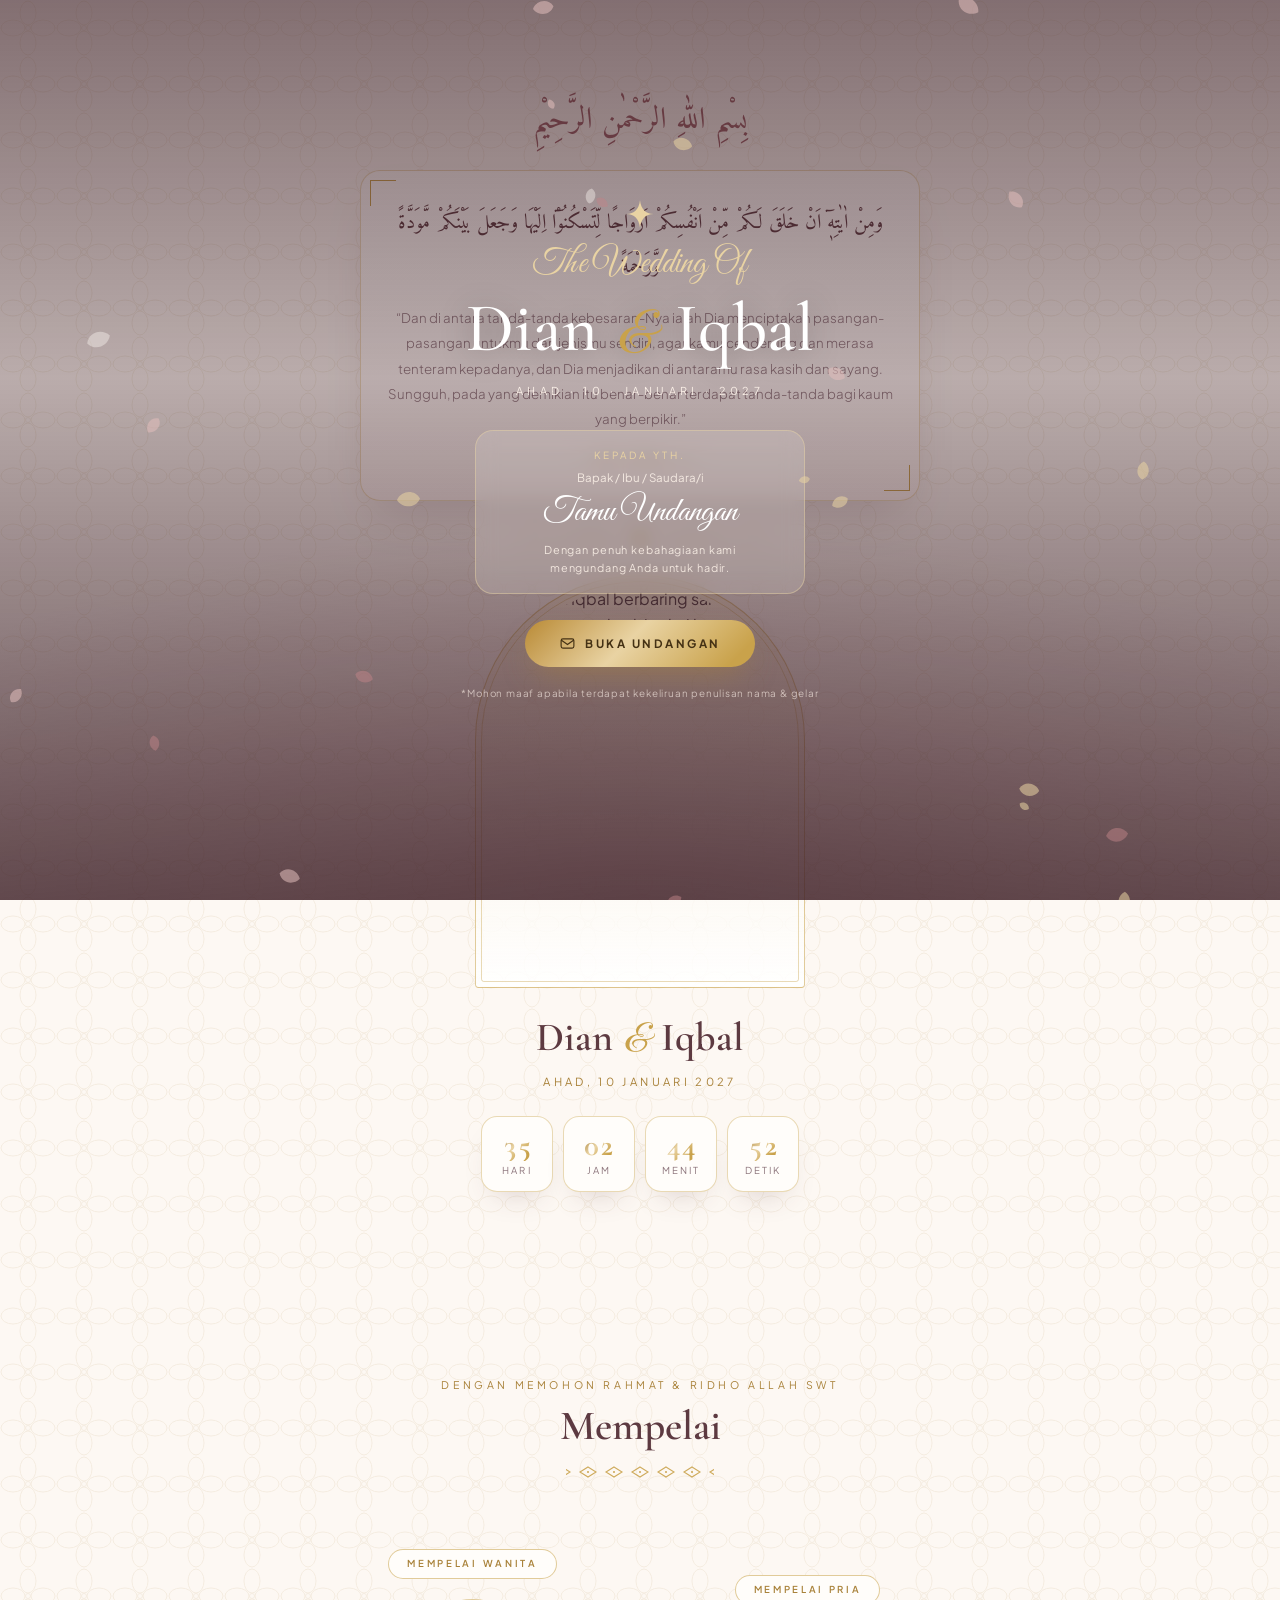
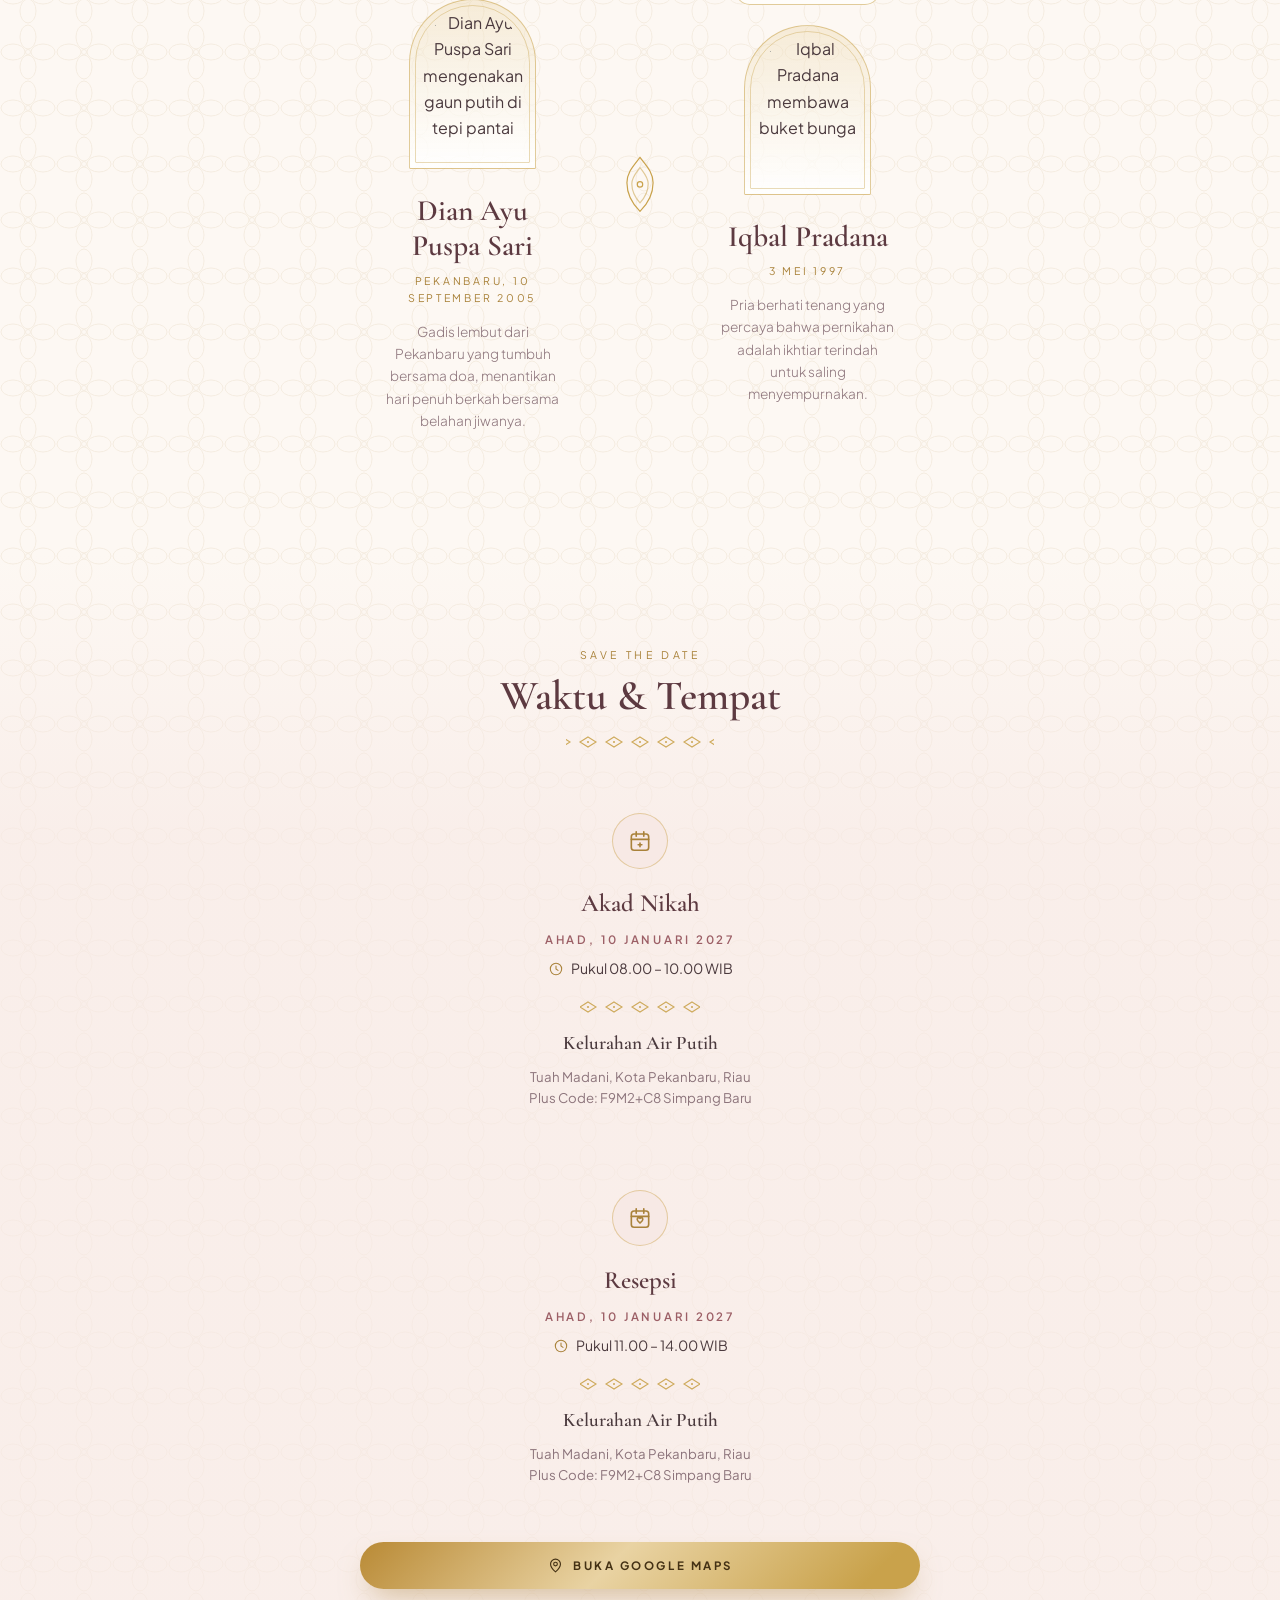
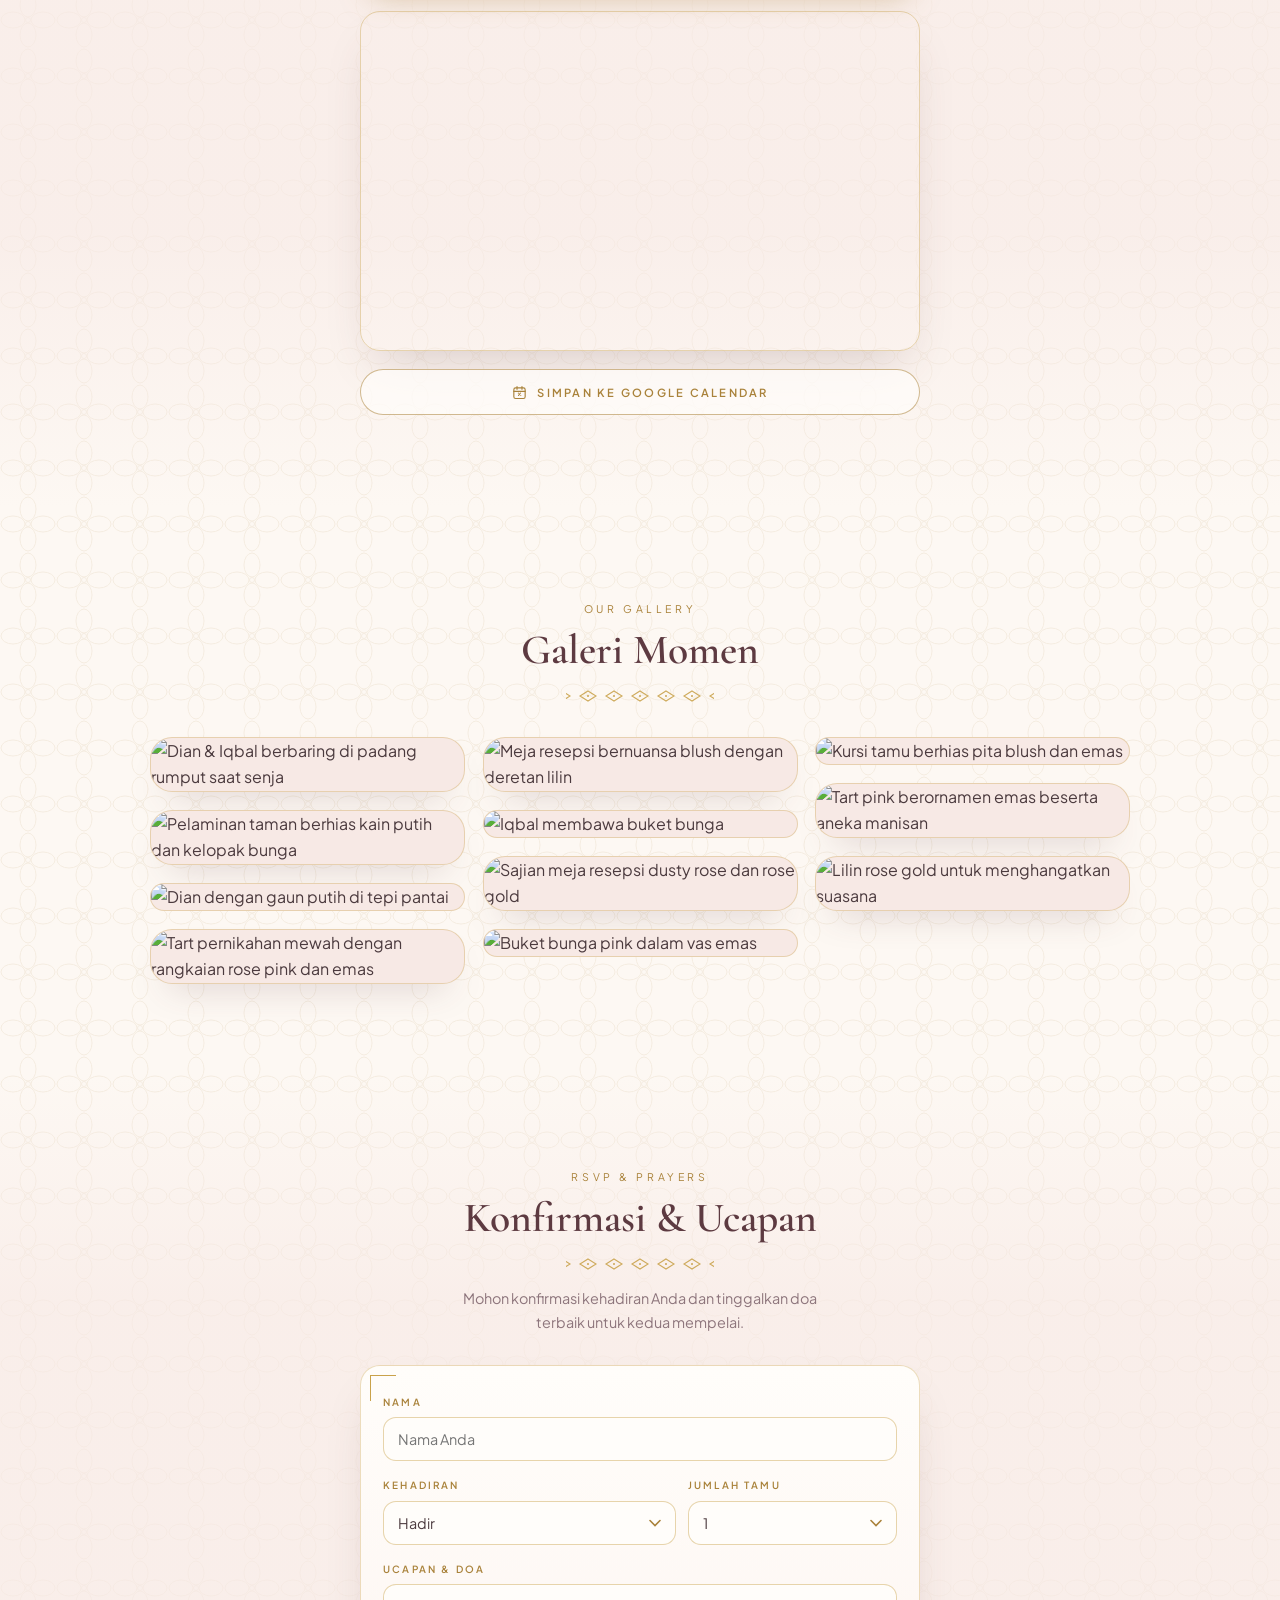
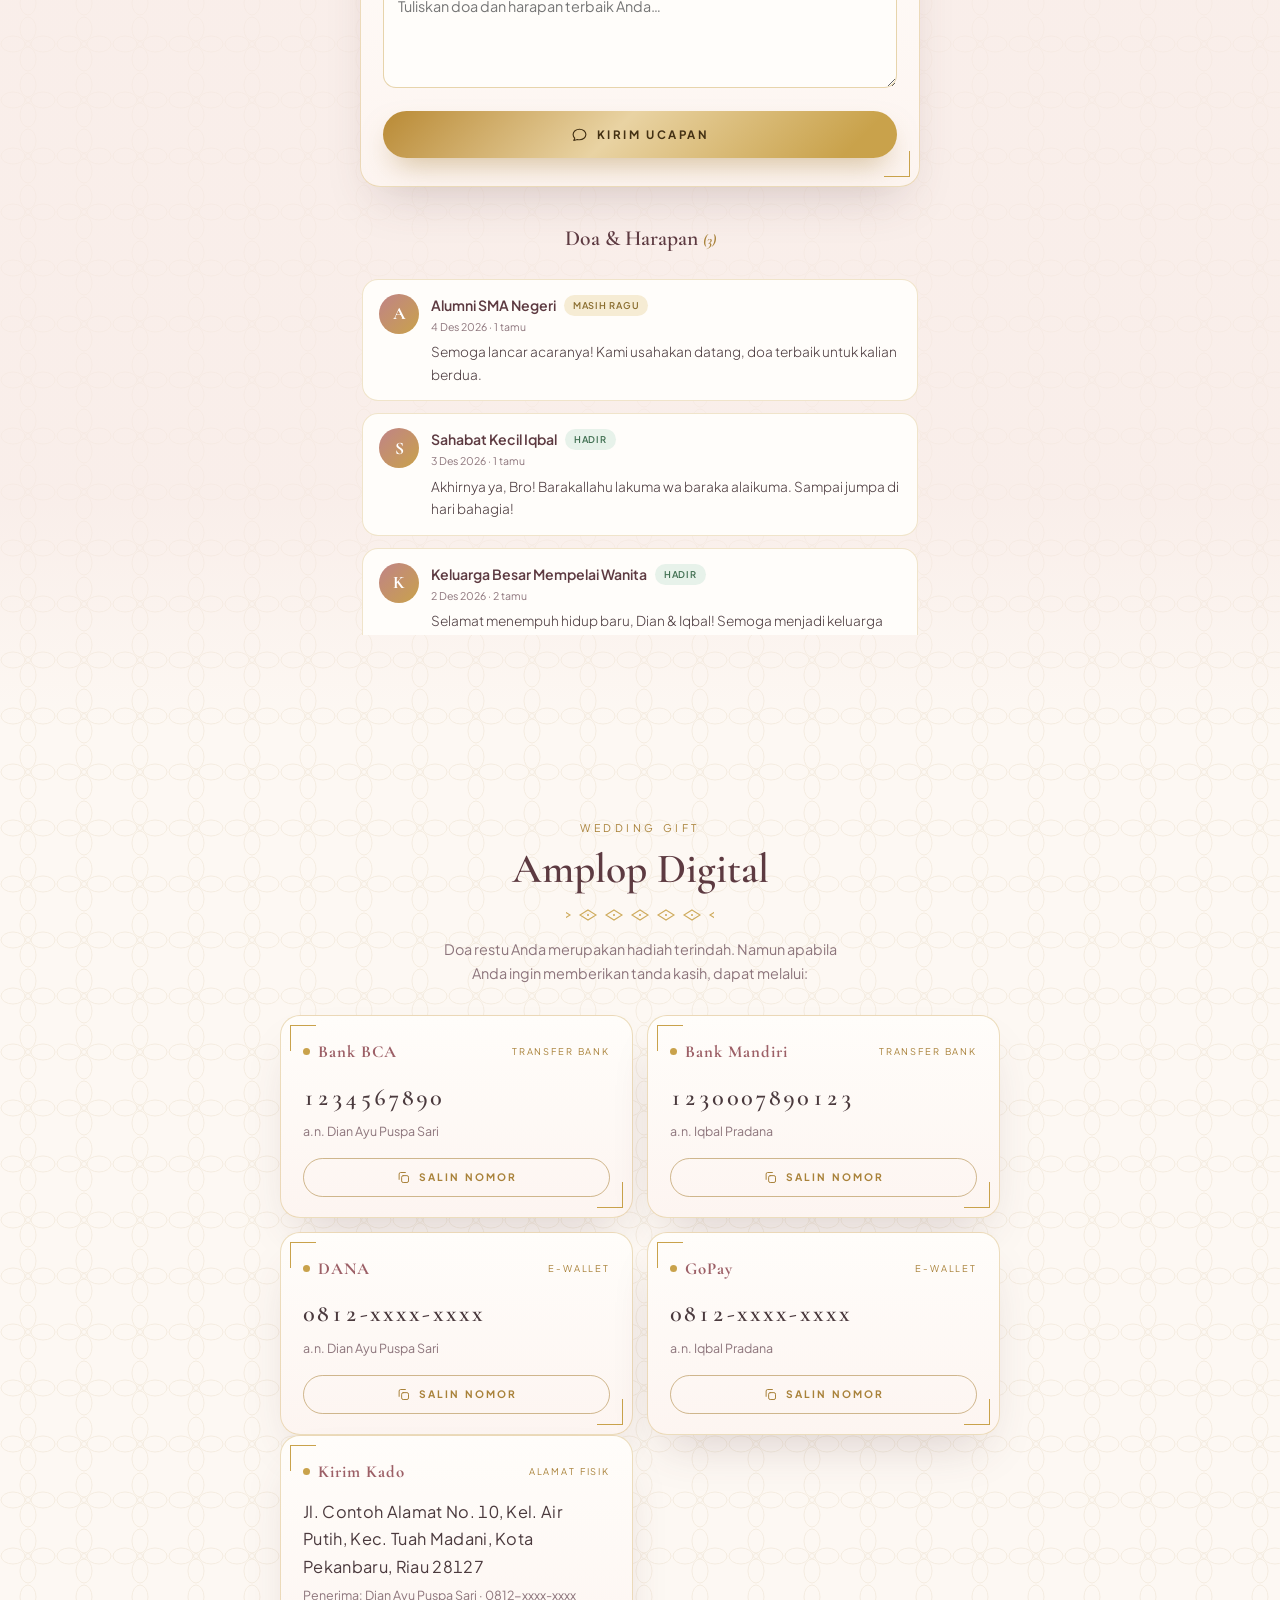
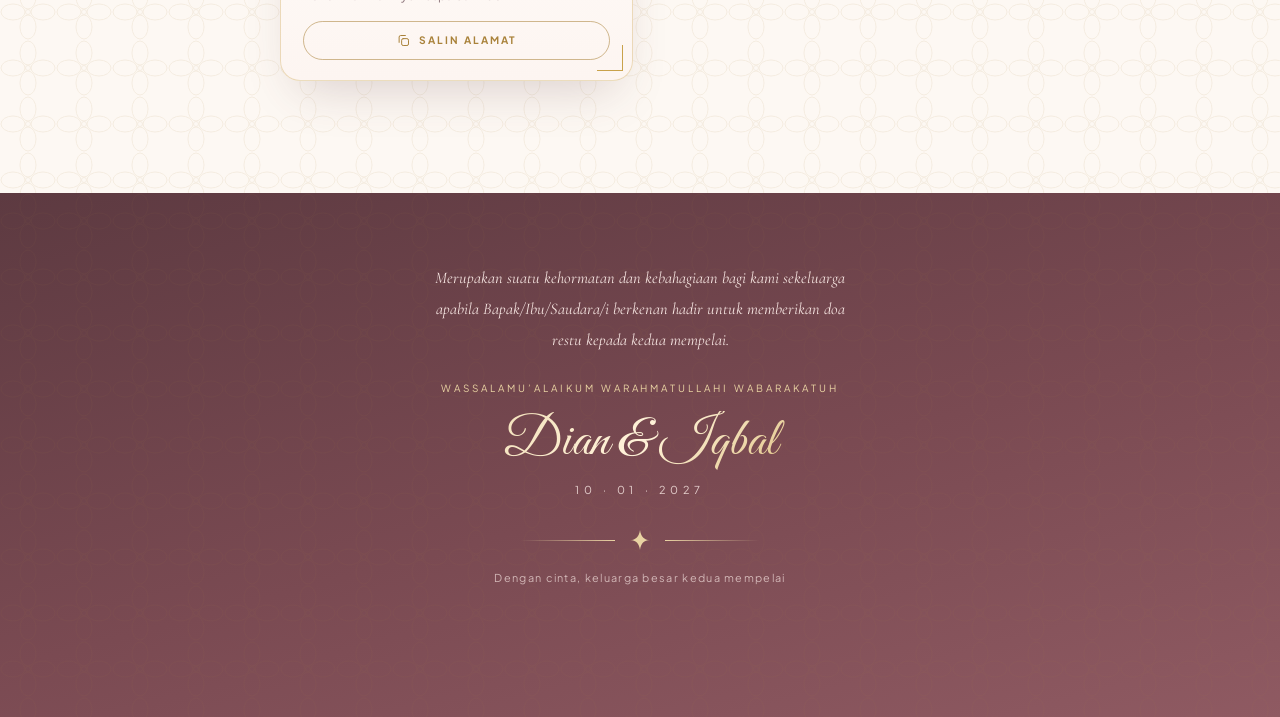
==== commit 9ebd16d5: "ccc cc" ====
--- a/index.html
+++ b/index.html
@@ -43,6 +43,7 @@
         <p class="cover__guest-label">Kepada Yth.</p>
         <p class="cover__guest-sub">Bapak / Ibu / Saudara/i</p>
         <p class="cover__guest-name" id="guest-name">Tamu Undangan</p>
+        <p class="cover__guest-welcome" id="guest-welcome"></p>
       </div>
 
       <button class="btn-gold anim a5" id="btn-open" type="button">
--- a/style.css
+++ b/style.css
@@ -1014,3 +1014,13 @@
   *, *::before, *::after { animation-duration: 0.01ms !important; animation-iteration-count: 1 !important; transition-duration: 0.01ms !important; }
   [data-reveal] { opacity: 1; transform: none; }
 }
+
+
+/* Nama tamu personal */
+.cover__guest-welcome {
+  margin-top: 8px;
+  font-size: .68rem;
+  letter-spacing: .08em;
+  color: rgba(255,244,235,.85);
+  max-width: 260px;
+}
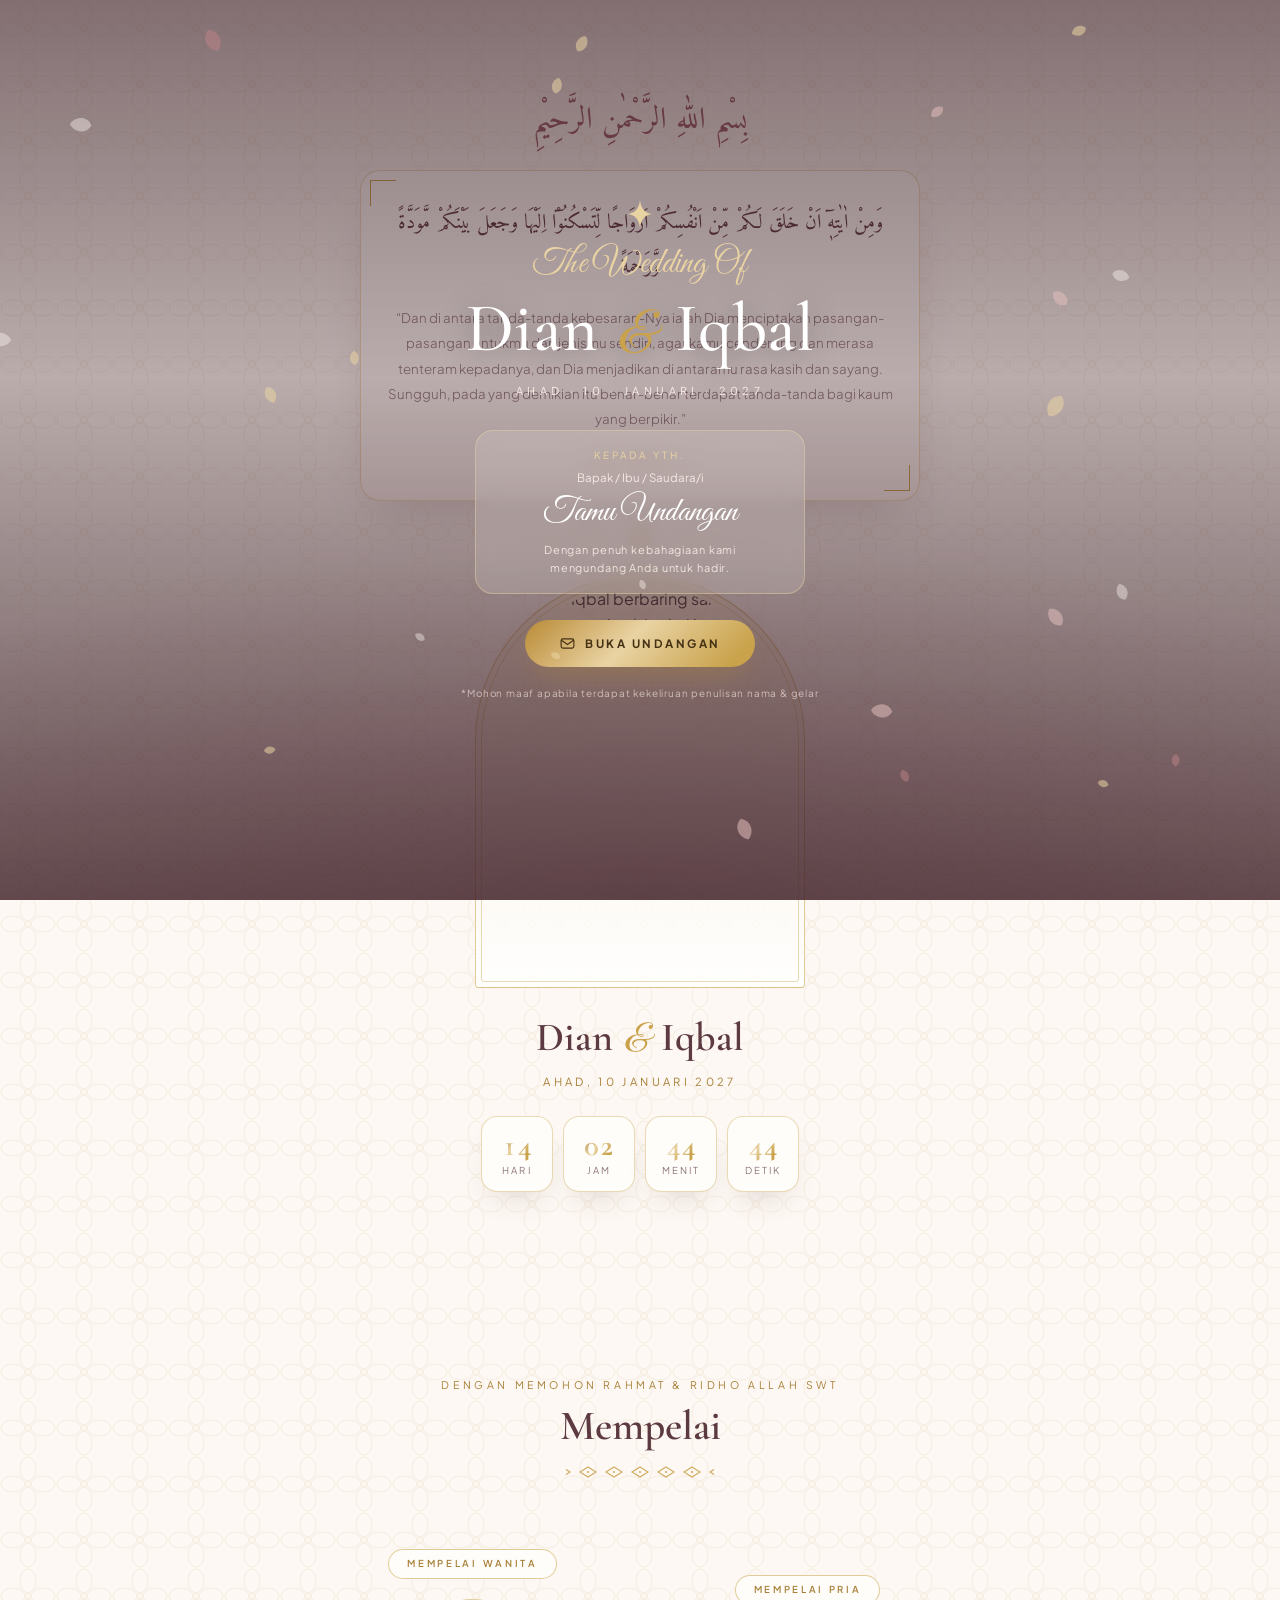
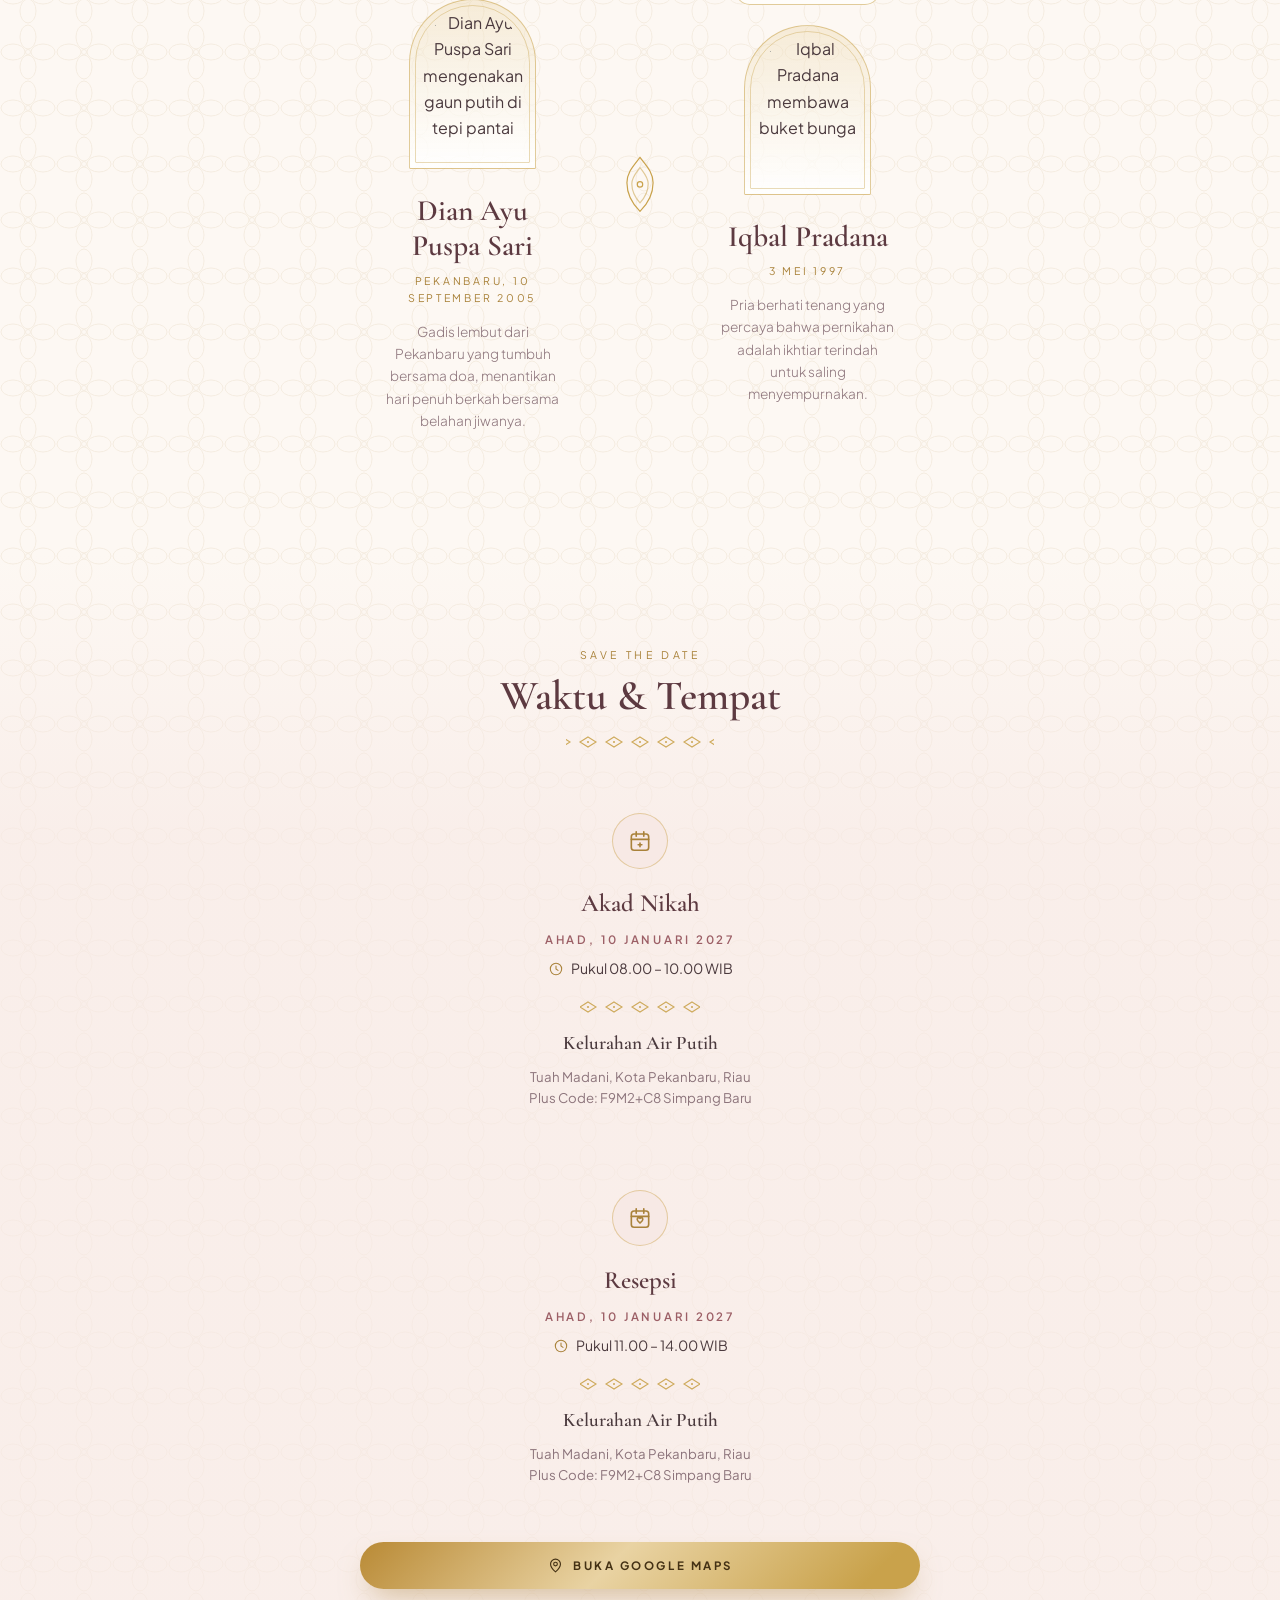
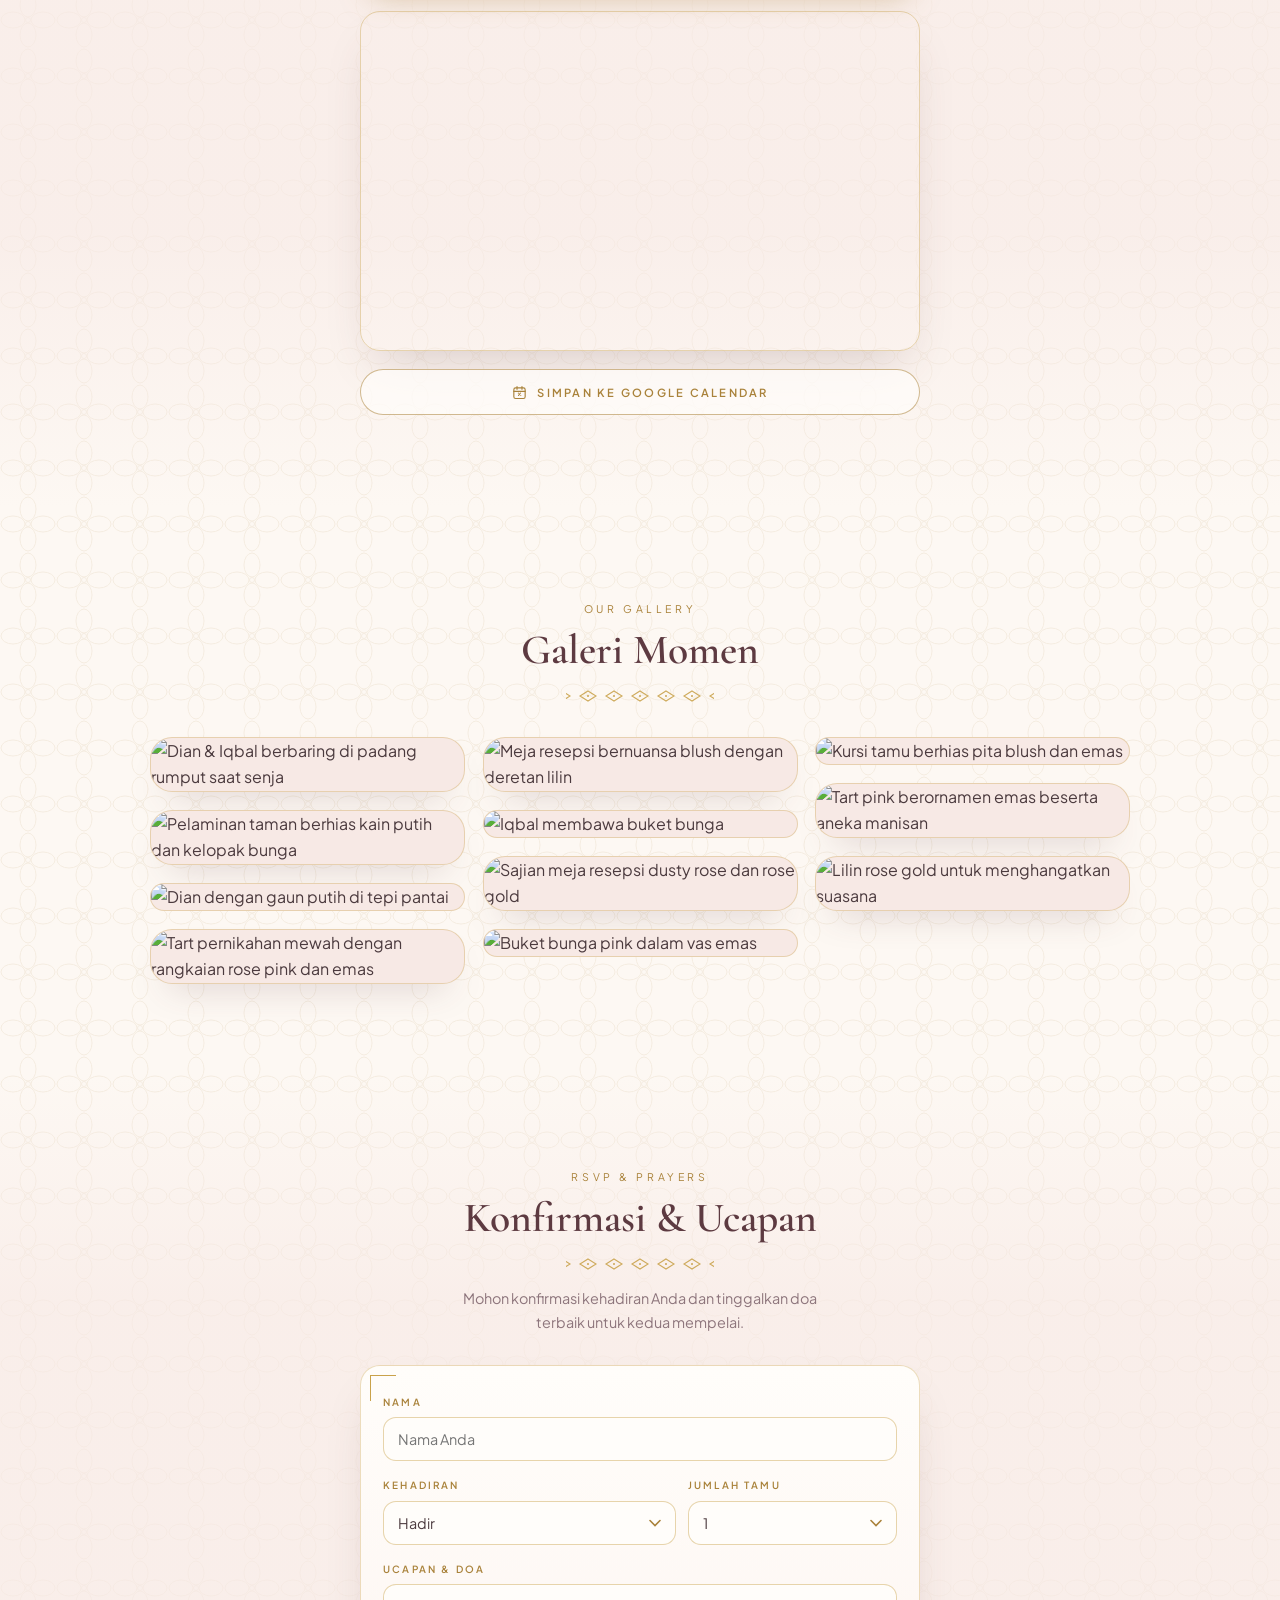
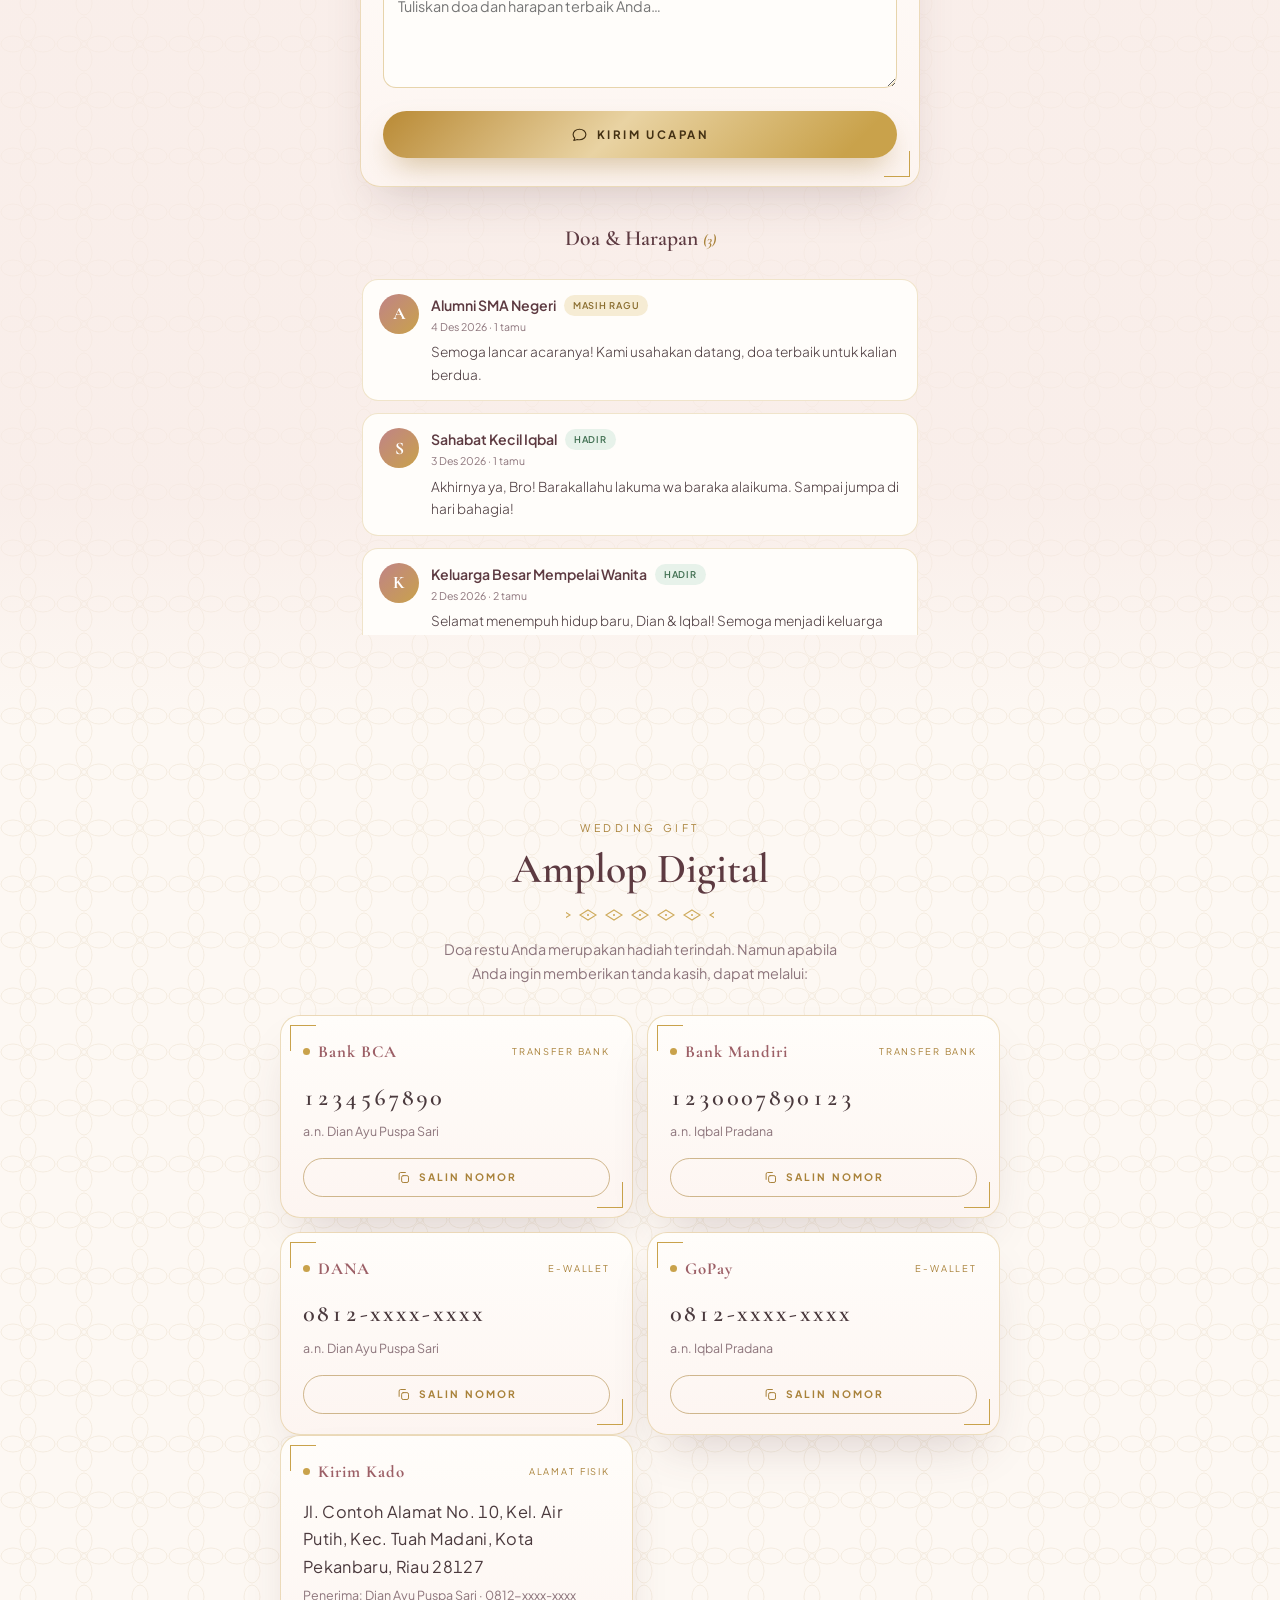
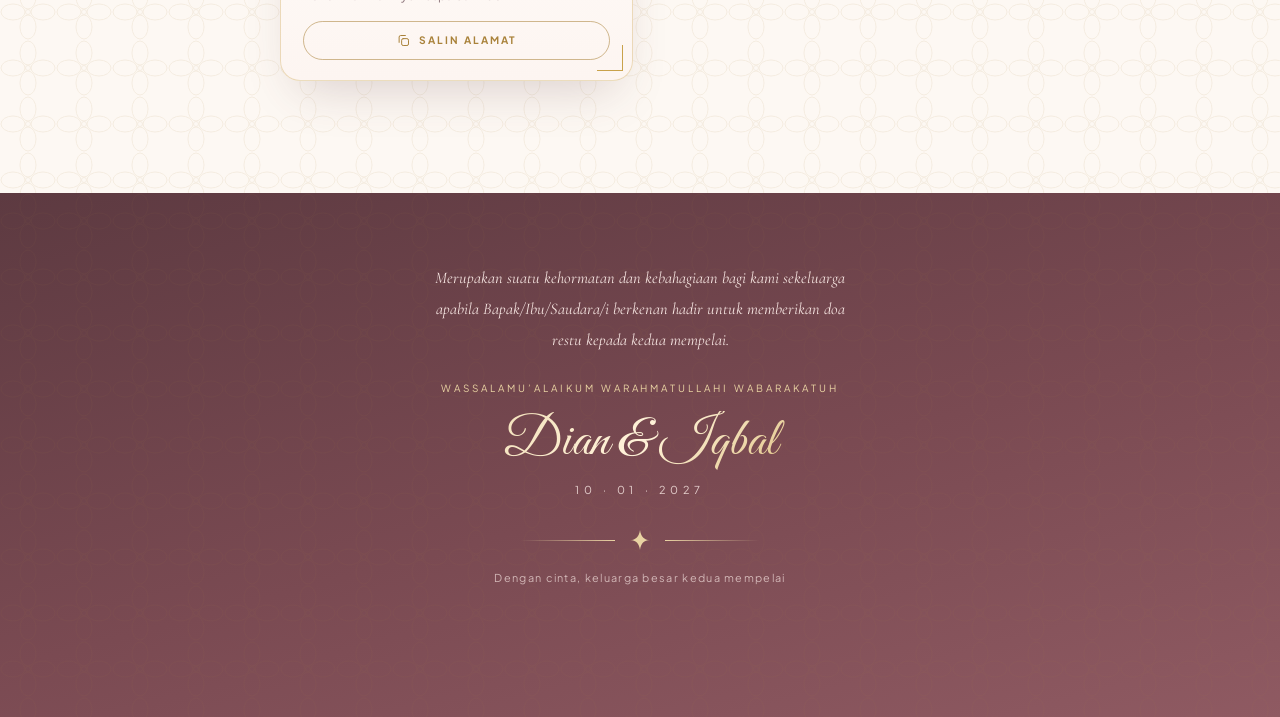
==== commit cd40d005: "coba ket" ====
--- a/index.html
+++ b/index.html
@@ -1,16 +1,19 @@
 <!DOCTYPE html>
 <html lang="id">
+
 <head>
   <meta charset="UTF-8" />
   <meta name="viewport" content="width=device-width, initial-scale=1" />
-  <title>The Wedding of Dian &amp; Iqbal — Ahad, 10 Januari 2027</title>
-  <meta name="description" content="Undangan pernikahan digital Dian Ayu Puspa Sari & Iqbal Pradana — Ahad, 10 Januari 2027, Kelurahan Air Putih, Tuah Madani, Kota Pekanbaru, Riau." />
+  <title>The Wedding of Nisa &amp; Setyo — Ahad, 20 Desember 2026</title>
+  <meta name="description"
+    content="Undangan pernikahan digital Annisa Auwla Rahma & Setyo Dwi Saputra — Ahad, 20 Desember, Desa Rabak, Kecamatan Kalimanah, Kabupaten Purbalingga, Jawa Tengah." />
   <meta name="theme-color" content="#9c5f66" />
 
   <!-- Open Graph -->
   <meta property="og:type" content="website" />
   <meta property="og:title" content="The Wedding of Dian &amp; Iqbal" />
-  <meta property="og:description" content="Ahad, 10 Januari 2027 — Kelurahan Air Putih, Tuah Madani, Kota Pekanbaru, Riau. Merupakan kehormatan bagi kami apabila Anda berkenan hadir." />
+  <meta property="og:description"
+    content="Ahad, 10 Januari 2027 — Kelurahan Air Putih, Tuah Madani, Kota Pekanbaru, Riau. Merupakan kehormatan bagi kami apabila Anda berkenan hadir." />
   <meta property="og:image" content="https://i.pinimg.com/1200x/33/68/5c/33685c889963395977ed9789f4147b67.jpg" />
 
   <link rel="icon" type="image/svg+xml" href="favicon.svg" />
@@ -18,11 +21,14 @@
   <!-- Fonts: Cormorant Garamond (serif mewah) + Great Vibes (script) + Plus Jakarta Sans (sans) + Amiri (arab) -->
   <link rel="preconnect" href="https://fonts.googleapis.com" />
   <link rel="preconnect" href="https://fonts.gstatic.com" crossorigin />
-  <link href="https://fonts.googleapis.com/css2?family=Amiri:wght@400;700&family=Cormorant+Garamond:ital,wght@0,300;0,400;0,500;0,600;0,700;1,400;1,500&family=Great+Vibes&family=Plus+Jakarta+Sans:wght@300;400;500;600;700&display=swap" rel="stylesheet" />
+  <link
+    href="https://fonts.googleapis.com/css2?family=Amiri:wght@400;700&family=Cormorant+Garamond:ital,wght@0,300;0,400;0,500;0,600;0,700;1,400;1,500&family=Great+Vibes&family=Plus+Jakarta+Sans:wght@300;400;500;600;700&display=swap"
+    rel="stylesheet" />
 
   <link rel="preload" as="image" href="https://i.pinimg.com/1200x/33/68/5c/33685c889963395977ed9789f4147b67.jpg" />
   <link rel="stylesheet" href="style.css" />
 </head>
+
 <body>
 
   <!-- ===================== SAMPUL / LANDING PAGE ===================== -->
@@ -32,7 +38,7 @@
 
     <div class="cover__content">
       <svg class="orn-star cover__star" viewBox="0 0 48 48" aria-hidden="true">
-        <path d="M24 2c1.7 14.5 9.5 22.3 22 22-12.5-.3-20.3 7.5-22 22-1.7-14.5-9.5-22.3-22-22 12.5.3 20.3-7.5 22-22z"/>
+        <path d="M24 2c1.7 14.5 9.5 22.3 22 22-12.5-.3-20.3 7.5-22 22-1.7-14.5-9.5-22.3-22-22 12.5.3 20.3-7.5 22-22z" />
       </svg>
 
       <p class="cover__lead anim a1">The Wedding Of</p>
@@ -47,7 +53,10 @@
       </div>
 
       <button class="btn-gold anim a5" id="btn-open" type="button">
-        <svg viewBox="0 0 24 24" aria-hidden="true"><rect x="3" y="5.5" width="18" height="13" rx="2.5"/><path d="M3.5 7.5 12 13.5l8.5-6"/></svg>
+        <svg viewBox="0 0 24 24" aria-hidden="true">
+          <rect x="3" y="5.5" width="18" height="13" rx="2.5" />
+          <path d="M3.5 7.5 12 13.5l8.5-6" />
+        </svg>
         <span>Buka Undangan</span>
       </button>
 
@@ -64,29 +73,42 @@
         <p class="bismillah" data-reveal dir="rtl">بِسْمِ اللّٰهِ الرَّحْمٰنِ الرَّحِيْمِ</p>
 
         <figure class="quote-card" data-reveal data-delay="100">
-          <p class="quote-ar" dir="rtl">وَمِنْ اٰيٰتِهٖٓ اَنْ خَلَقَ لَكُمْ مِّنْ اَنْفُسِكُمْ اَزْوَاجًا لِّتَسْكُنُوْٓا اِلَيْهَا وَجَعَلَ بَيْنَكُمْ مَّوَدَّةً وَّرَحْمَةً</p>
-          <p class="quote-id">&ldquo;Dan di antara tanda-tanda kebesaran-Nya ialah Dia menciptakan pasangan-pasangan untukmu dari jenismu sendiri, agar kamu cenderung dan merasa tenteram kepadanya, dan Dia menjadikan di antaramu rasa kasih dan sayang. Sungguh, pada yang demikian itu benar-benar terdapat tanda-tanda bagi kaum yang berpikir.&rdquo;</p>
+          <p class="quote-ar" dir="rtl">وَمِنْ اٰيٰتِهٖٓ اَنْ خَلَقَ لَكُمْ مِّنْ اَنْفُسِكُمْ اَزْوَاجًا
+            لِّتَسْكُنُوْٓا اِلَيْهَا وَجَعَلَ بَيْنَكُمْ مَّوَدَّةً وَّرَحْمَةً</p>
+          <p class="quote-id">&ldquo;Dan di antara tanda-tanda kebesaran-Nya ialah Dia menciptakan pasangan-pasangan
+            untukmu dari jenismu sendiri, agar kamu cenderung dan merasa tenteram kepadanya, dan Dia menjadikan di
+            antaramu rasa kasih dan sayang. Sungguh, pada yang demikian itu benar-benar terdapat tanda-tanda bagi kaum
+            yang berpikir.&rdquo;</p>
           <figcaption class="quote-src">&mdash; QS. Ar-Rum : 21 &mdash;</figcaption>
         </figure>
 
         <div class="divider" data-reveal data-delay="150">
           <span class="line"></span>
-          <svg class="orn-star" viewBox="0 0 48 48" aria-hidden="true"><path d="M24 2c1.7 14.5 9.5 22.3 22 22-12.5-.3-20.3 7.5-22 22-1.7-14.5-9.5-22.3-22-22 12.5.3 20.3-7.5 22-22z"/></svg>
+          <svg class="orn-star" viewBox="0 0 48 48" aria-hidden="true">
+            <path
+              d="M24 2c1.7 14.5 9.5 22.3 22 22-12.5-.3-20.3 7.5-22 22-1.7-14.5-9.5-22.3-22-22 12.5.3 20.3-7.5 22-22z" />
+          </svg>
           <span class="line"></span>
         </div>
 
         <div class="hero-photo arch" data-reveal data-delay="200">
-          <img src="https://i.pinimg.com/1200x/33/68/5c/33685c889963395977ed9789f4147b67.jpg" alt="Dian dan Iqbal berbaring santai di padang rumput berbingkai bunga" fetchpriority="high" />
+          <img src="https://i.pinimg.com/1200x/33/68/5c/33685c889963395977ed9789f4147b67.jpg"
+            alt="Dian dan Iqbal berbaring santai di padang rumput berbingkai bunga" fetchpriority="high" />
         </div>
 
         <h2 class="hero-names" data-reveal data-delay="100">Dian <span class="amp">&amp;</span> Iqbal</h2>
         <p class="hero-date" data-reveal data-delay="150">Ahad, 10 Januari 2027</p>
 
-        <div class="countdown" id="countdown" data-reveal data-delay="200" aria-label="Hitung mundur menuju hari pernikahan">
-          <div class="cd-box"><span class="cd-num gold-grad-text" id="cd-days">00</span><span class="cd-label">Hari</span></div>
-          <div class="cd-box"><span class="cd-num gold-grad-text" id="cd-hours">00</span><span class="cd-label">Jam</span></div>
-          <div class="cd-box"><span class="cd-num gold-grad-text" id="cd-mins">00</span><span class="cd-label">Menit</span></div>
-          <div class="cd-box"><span class="cd-num gold-grad-text" id="cd-secs">00</span><span class="cd-label">Detik</span></div>
+        <div class="countdown" id="countdown" data-reveal data-delay="200"
+          aria-label="Hitung mundur menuju hari pernikahan">
+          <div class="cd-box"><span class="cd-num gold-grad-text" id="cd-days">00</span><span
+              class="cd-label">Hari</span></div>
+          <div class="cd-box"><span class="cd-num gold-grad-text" id="cd-hours">00</span><span
+              class="cd-label">Jam</span></div>
+          <div class="cd-box"><span class="cd-num gold-grad-text" id="cd-mins">00</span><span
+              class="cd-label">Menit</span></div>
+          <div class="cd-box"><span class="cd-num gold-grad-text" id="cd-secs">00</span><span
+              class="cd-label">Detik</span></div>
         </div>
         <p class="countdown-done" id="countdown-done" hidden>Alhamdulillah, hari bahagia telah tiba 🤍</p>
       </div>
@@ -105,29 +127,36 @@
           <article class="p-card" data-reveal>
             <span class="p-role">Mempelai Wanita</span>
             <div class="p-photo arch">
-              <img src="https://i.pinimg.com/1200x/6e/44/49/6e444942c44381802cfd324cf65b27aa.jpg" alt="Dian Ayu Puspa Sari mengenakan gaun putih di tepi pantai" loading="lazy" />
+              <img src="https://i.pinimg.com/1200x/6e/44/49/6e444942c44381802cfd324cf65b27aa.jpg"
+                alt="Dian Ayu Puspa Sari mengenakan gaun putih di tepi pantai" loading="lazy" />
             </div>
             <h3 class="p-name">Dian Ayu Puspa Sari</h3>
             <p class="p-meta">Pekanbaru, 10 September 2005</p>
-            <p class="p-bio">Gadis lembut dari Pekanbaru yang tumbuh bersama doa, menantikan hari penuh berkah bersama belahan jiwanya.</p>
+            <p class="p-bio">Gadis lembut dari Pekanbaru yang tumbuh bersama doa, menantikan hari penuh berkah bersama
+              belahan jiwanya.</p>
           </article>
 
           <div class="gunungan" data-reveal data-delay="150" aria-hidden="true">
             <svg viewBox="0 0 64 72" fill="none" stroke="currentColor" stroke-width="1.4" stroke-linecap="round">
-              <path d="M32 4c7 9.5 15.5 17.5 15.5 30C47.5 48.5 40 60 32 68c-8-8-15.5-19.5-15.5-34C16.5 21.5 25 13.5 32 4z"/>
-              <path d="M32 16c4.4 6.2 9.7 11.3 9.7 19.3 0 8.9-4.9 17.4-9.7 22.7-4.8-5.3-9.7-13.8-9.7-22.7 0-8 5.3-13.1 9.7-19.3z" opacity=".55"/>
-              <circle cx="32" cy="36" r="3.2"/>
+              <path
+                d="M32 4c7 9.5 15.5 17.5 15.5 30C47.5 48.5 40 60 32 68c-8-8-15.5-19.5-15.5-34C16.5 21.5 25 13.5 32 4z" />
+              <path
+                d="M32 16c4.4 6.2 9.7 11.3 9.7 19.3 0 8.9-4.9 17.4-9.7 22.7-4.8-5.3-9.7-13.8-9.7-22.7 0-8 5.3-13.1 9.7-19.3z"
+                opacity=".55" />
+              <circle cx="32" cy="36" r="3.2" />
             </svg>
           </div>
 
           <article class="p-card" data-reveal data-delay="100">
             <span class="p-role">Mempelai Pria</span>
             <div class="p-photo arch">
-              <img src="https://i.pinimg.com/736x/b5/ef/95/b5ef95fd3cd9129193935dc4b50ecaa0.jpg" alt="Iqbal Pradana membawa buket bunga" loading="lazy" />
+              <img src="https://i.pinimg.com/736x/b5/ef/95/b5ef95fd3cd9129193935dc4b50ecaa0.jpg"
+                alt="Iqbal Pradana membawa buket bunga" loading="lazy" />
             </div>
             <h3 class="p-name">Iqbal Pradana</h3>
             <p class="p-meta">3 Mei 1997</p>
-            <p class="p-bio">Pria berhati tenang yang percaya bahwa pernikahan adalah ikhtiar terindah untuk saling menyempurnakan.</p>
+            <p class="p-bio">Pria berhati tenang yang percaya bahwa pernikahan adalah ikhtiar terindah untuk saling
+              menyempurnakan.</p>
           </article>
         </div>
       </div>
@@ -144,12 +173,18 @@
 
         <article class="e-card" data-reveal>
           <span class="e-icon">
-            <svg viewBox="0 0 24 24" aria-hidden="true"><rect x="4" y="5.5" width="16" height="15" rx="2.5"/><path d="M4 10.5h16M8.5 3.5v4M15.5 3.5v4M12 13.8v3.4M10.3 15.5h3.4"/></svg>
+            <svg viewBox="0 0 24 24" aria-hidden="true">
+              <rect x="4" y="5.5" width="16" height="15" rx="2.5" />
+              <path d="M4 10.5h16M8.5 3.5v4M15.5 3.5v4M12 13.8v3.4M10.3 15.5h3.4" />
+            </svg>
           </span>
           <h3 class="e-title">Akad Nikah</h3>
           <p class="e-date">Ahad, 10 Januari 2027</p>
           <p class="e-time">
-            <svg viewBox="0 0 24 24" aria-hidden="true"><circle cx="12" cy="12" r="8.5"/><path d="M12 7.5V12l3 2"/></svg>
+            <svg viewBox="0 0 24 24" aria-hidden="true">
+              <circle cx="12" cy="12" r="8.5" />
+              <path d="M12 7.5V12l3 2" />
+            </svg>
             Pukul 08.00 &ndash; 10.00 WIB
           </p>
           <div class="songket" aria-hidden="true"></div>
@@ -159,12 +194,20 @@
 
         <article class="e-card" data-reveal data-delay="100">
           <span class="e-icon">
-            <svg viewBox="0 0 24 24" aria-hidden="true"><rect x="4" y="5.5" width="16" height="15" rx="2.5"/><path d="M4 10.5h16M8.5 3.5v4M15.5 3.5v4"/><path d="M12 16.6s-2.6-1.7-2.6-3.4c0-.9.7-1.5 1.5-1.5.5 0 .9.2 1.1.6.2-.4.6-.6 1.1-.6.8 0 1.5.6 1.5 1.5 0 1.7-2.6 3.4-2.6 3.4z"/></svg>
+            <svg viewBox="0 0 24 24" aria-hidden="true">
+              <rect x="4" y="5.5" width="16" height="15" rx="2.5" />
+              <path d="M4 10.5h16M8.5 3.5v4M15.5 3.5v4" />
+              <path
+                d="M12 16.6s-2.6-1.7-2.6-3.4c0-.9.7-1.5 1.5-1.5.5 0 .9.2 1.1.6.2-.4.6-.6 1.1-.6.8 0 1.5.6 1.5 1.5 0 1.7-2.6 3.4-2.6 3.4z" />
+            </svg>
           </span>
           <h3 class="e-title">Resepsi</h3>
           <p class="e-date">Ahad, 10 Januari 2027</p>
           <p class="e-time">
-            <svg viewBox="0 0 24 24" aria-hidden="true"><circle cx="12" cy="12" r="8.5"/><path d="M12 7.5V12l3 2"/></svg>
+            <svg viewBox="0 0 24 24" aria-hidden="true">
+              <circle cx="12" cy="12" r="8.5" />
+              <path d="M12 7.5V12l3 2" />
+            </svg>
             Pukul 11.00 &ndash; 14.00 WIB
           </p>
           <div class="songket" aria-hidden="true"></div>
@@ -173,20 +216,27 @@
         </article>
 
         <a class="btn-gold btn-block" data-reveal target="_blank" rel="noopener"
-           href="https://www.google.com/maps/place/Kedai+Harian+Bang+Zali/@0.4835204,101.3506971,56m/data=!3m1!1e3!4m6!3m5!1s0x31d5a9d1656c3223:0xab29da710b18cf47!8m2!3d0.4835685!4d101.3507545!16s%2Fg%2F11kmnsnh90?entry=ttu&amp;g_ep=EgoyMDI2MDkwMi4wIKXMDSoASAFQAw%3D%3D">
-          <svg viewBox="0 0 24 24" aria-hidden="true"><path d="M12 21s-7-5.6-7-11a7 7 0 1 1 14 0c0 5.4-7 11-7 11z"/><circle cx="12" cy="10" r="2.6"/></svg>
+          href="https://www.google.com/maps/place/Kedai+Harian+Bang+Zali/@0.4835204,101.3506971,56m/data=!3m1!1e3!4m6!3m5!1s0x31d5a9d1656c3223:0xab29da710b18cf47!8m2!3d0.4835685!4d101.3507545!16s%2Fg%2F11kmnsnh90?entry=ttu&amp;g_ep=EgoyMDI2MDkwMi4wIKXMDSoASAFQAw%3D%3D">
+          <svg viewBox="0 0 24 24" aria-hidden="true">
+            <path d="M12 21s-7-5.6-7-11a7 7 0 1 1 14 0c0 5.4-7 11-7 11z" />
+            <circle cx="12" cy="10" r="2.6" />
+          </svg>
           <span>Buka Google Maps</span>
         </a>
 
         <div class="map-wrap" data-reveal data-delay="100">
           <iframe title="Peta lokasi acara — Kelurahan Air Putih, Tuah Madani, Pekanbaru"
-                  src="https://maps.google.com/maps?q=0.4835204,101.3506971&z=17&output=embed"
-                  loading="lazy" allowfullscreen referrerpolicy="no-referrer-when-downgrade"></iframe>
+            src="https://maps.google.com/maps?q=0.4835204,101.3506971&z=17&output=embed" loading="lazy" allowfullscreen
+            referrerpolicy="no-referrer-when-downgrade"></iframe>
         </div>
 
         <a class="btn-ghost btn-block" data-reveal target="_blank" rel="noopener"
-           href="https://calendar.google.com/calendar/render?action=TEMPLATE&amp;text=Pernikahan%20Dian%20%26%20Iqbal&amp;dates=20270110T010000Z/20270110T070000Z&amp;location=Kelurahan%20Air%20Putih%2C%20Tuah%20Madani%2C%20Kota%20Pekanbaru%2C%20Riau&amp;details=Akad%20Nikah%2008.00%20WIB%20%E2%80%94%20Resepsi%2011.00%20WIB">
-          <svg viewBox="0 0 24 24" aria-hidden="true"><rect x="4" y="5.5" width="16" height="15" rx="2.5"/><path d="M4 10.5h16M8.5 3.5v4M15.5 3.5v4"/><path d="M10.6 16.2l2.6-3.4M10.4 12.9h.01M13.8 16.2h.01"/></svg>
+          href="https://calendar.google.com/calendar/render?action=TEMPLATE&amp;text=Pernikahan%20Dian%20%26%20Iqbal&amp;dates=20270110T010000Z/20270110T070000Z&amp;location=Kelurahan%20Air%20Putih%2C%20Tuah%20Madani%2C%20Kota%20Pekanbaru%2C%20Riau&amp;details=Akad%20Nikah%2008.00%20WIB%20%E2%80%94%20Resepsi%2011.00%20WIB">
+          <svg viewBox="0 0 24 24" aria-hidden="true">
+            <rect x="4" y="5.5" width="16" height="15" rx="2.5" />
+            <path d="M4 10.5h16M8.5 3.5v4M15.5 3.5v4" />
+            <path d="M10.6 16.2l2.6-3.4M10.4 12.9h.01M13.8 16.2h.01" />
+          </svg>
           <span>Simpan ke Google Calendar</span>
         </a>
       </div>
@@ -203,37 +253,48 @@
 
         <div class="masonry" id="masonry">
           <figure class="g-item" data-reveal>
-            <img src="https://i.pinimg.com/1200x/33/68/5c/33685c889963395977ed9789f4147b67.jpg" alt="Dian & Iqbal berbaring di padang rumput saat senja" loading="lazy" />
+            <img src="https://i.pinimg.com/1200x/33/68/5c/33685c889963395977ed9789f4147b67.jpg"
+              alt="Dian & Iqbal berbaring di padang rumput saat senja" loading="lazy" />
           </figure>
           <figure class="g-item" data-reveal data-delay="60">
-            <img src="https://i.pinimg.com/736x/1e/66/40/1e66403fd678e4bd02d2c728d96d01af.jpg" alt="Pelaminan taman berhias kain putih dan kelopak bunga" loading="lazy" />
+            <img src="https://i.pinimg.com/736x/1e/66/40/1e66403fd678e4bd02d2c728d96d01af.jpg"
+              alt="Pelaminan taman berhias kain putih dan kelopak bunga" loading="lazy" />
           </figure>
           <figure class="g-item" data-reveal data-delay="120">
-            <img src="https://i.pinimg.com/1200x/6e/44/49/6e444942c44381802cfd324cf65b27aa.jpg" alt="Dian dengan gaun putih di tepi pantai" loading="lazy" />
+            <img src="https://i.pinimg.com/1200x/6e/44/49/6e444942c44381802cfd324cf65b27aa.jpg"
+              alt="Dian dengan gaun putih di tepi pantai" loading="lazy" />
           </figure>
           <figure class="g-item" data-reveal>
-            <img src="https://i.pinimg.com/736x/36/4e/56/364e567b8658c94789cf9b8cb5cadcc2.jpg" alt="Tart pernikahan mewah dengan rangkaian rose pink dan emas" loading="lazy" />
+            <img src="https://i.pinimg.com/736x/36/4e/56/364e567b8658c94789cf9b8cb5cadcc2.jpg"
+              alt="Tart pernikahan mewah dengan rangkaian rose pink dan emas" loading="lazy" />
           </figure>
           <figure class="g-item" data-reveal data-delay="60">
-            <img src="https://i.pinimg.com/736x/27/ff/f9/27fff9dc2d4b12d4b7335b2060067f28.jpg" alt="Meja resepsi bernuansa blush dengan deretan lilin" loading="lazy" />
+            <img src="https://i.pinimg.com/736x/27/ff/f9/27fff9dc2d4b12d4b7335b2060067f28.jpg"
+              alt="Meja resepsi bernuansa blush dengan deretan lilin" loading="lazy" />
           </figure>
           <figure class="g-item" data-reveal data-delay="120">
-            <img src="https://i.pinimg.com/736x/b5/ef/95/b5ef95fd3cd9129193935dc4b50ecaa0.jpg" alt="Iqbal membawa buket bunga" loading="lazy" />
+            <img src="https://i.pinimg.com/736x/b5/ef/95/b5ef95fd3cd9129193935dc4b50ecaa0.jpg"
+              alt="Iqbal membawa buket bunga" loading="lazy" />
           </figure>
           <figure class="g-item" data-reveal>
-            <img src="https://i.pinimg.com/736x/30/9c/1f/309c1f0214ff6c5b77953039a3181020.jpg" alt="Sajian meja resepsi dusty rose dan rose gold" loading="lazy" />
+            <img src="https://i.pinimg.com/736x/30/9c/1f/309c1f0214ff6c5b77953039a3181020.jpg"
+              alt="Sajian meja resepsi dusty rose dan rose gold" loading="lazy" />
           </figure>
           <figure class="g-item" data-reveal data-delay="60">
-            <img src="https://i.pinimg.com/736x/12/25/ac/1225acf966ce6ba667380e74f4047724.jpg" alt="Buket bunga pink dalam vas emas" loading="lazy" />
+            <img src="https://i.pinimg.com/736x/12/25/ac/1225acf966ce6ba667380e74f4047724.jpg"
+              alt="Buket bunga pink dalam vas emas" loading="lazy" />
           </figure>
           <figure class="g-item" data-reveal data-delay="120">
-            <img src="https://i.pinimg.com/736x/1d/41/b9/1d41b9a5b75d1b2f90de0ef7d2a8eaa0.jpg" alt="Kursi tamu berhias pita blush dan emas" loading="lazy" />
+            <img src="https://i.pinimg.com/736x/1d/41/b9/1d41b9a5b75d1b2f90de0ef7d2a8eaa0.jpg"
+              alt="Kursi tamu berhias pita blush dan emas" loading="lazy" />
           </figure>
           <figure class="g-item" data-reveal>
-            <img src="https://i.pinimg.com/736x/08/5b/fd/085bfdba6639cb00bfdd67f58334ce19.jpg" alt="Tart pink berornamen emas beserta aneka manisan" loading="lazy" />
+            <img src="https://i.pinimg.com/736x/08/5b/fd/085bfdba6639cb00bfdd67f58334ce19.jpg"
+              alt="Tart pink berornamen emas beserta aneka manisan" loading="lazy" />
           </figure>
           <figure class="g-item" data-reveal data-delay="60">
-            <img src="https://i.pinimg.com/736x/0b/33/57/0b3357b4a035ad1cd8882d868d0338fa.jpg" alt="Lilin rose gold untuk menghangatkan suasana" loading="lazy" />
+            <img src="https://i.pinimg.com/736x/0b/33/57/0b3357b4a035ad1cd8882d868d0338fa.jpg"
+              alt="Lilin rose gold untuk menghangatkan suasana" loading="lazy" />
           </figure>
         </div>
       </div>
@@ -247,7 +308,8 @@
           <h2 class="sec-title">Konfirmasi &amp; Ucapan</h2>
           <div class="songket" aria-hidden="true"></div>
         </header>
-        <p class="sec-sub" data-reveal>Mohon konfirmasi kehadiran Anda dan tinggalkan doa terbaik untuk kedua mempelai.</p>
+        <p class="sec-sub" data-reveal>Mohon konfirmasi kehadiran Anda dan tinggalkan doa terbaik untuk kedua mempelai.
+        </p>
 
         <form class="rsvp-form card" id="rsvp-form" data-reveal novalidate>
           <div class="field">
@@ -266,16 +328,24 @@
             <div class="field">
               <label for="f-jumlah">Jumlah Tamu</label>
               <select id="f-jumlah" name="jumlah">
-                <option>1</option><option>2</option><option>3</option><option>4</option><option>5</option>
+                <option>1</option>
+                <option>2</option>
+                <option>3</option>
+                <option>4</option>
+                <option>5</option>
               </select>
             </div>
           </div>
           <div class="field">
             <label for="f-pesan">Ucapan &amp; Doa</label>
-            <textarea id="f-pesan" name="pesan" rows="4" placeholder="Tuliskan doa dan harapan terbaik Anda&hellip;" maxlength="500" required></textarea>
+            <textarea id="f-pesan" name="pesan" rows="4" placeholder="Tuliskan doa dan harapan terbaik Anda&hellip;"
+              maxlength="500" required></textarea>
           </div>
           <button class="btn-gold btn-block" type="submit">
-            <svg viewBox="0 0 24 24" aria-hidden="true"><path d="M21 12c0 4.1-4 7.4-9 7.4-1 0-2-.1-2.9-.4L4 20.5l1.3-3.4C3.9 15.8 3 14 3 12c0-4.1 4-7.4 9-7.4s9 3.3 9 7.4z"/></svg>
+            <svg viewBox="0 0 24 24" aria-hidden="true">
+              <path
+                d="M21 12c0 4.1-4 7.4-9 7.4-1 0-2-.1-2.9-.4L4 20.5l1.3-3.4C3.9 15.8 3 14 3 12c0-4.1 4-7.4 9-7.4s9 3.3 9 7.4z" />
+            </svg>
             <span>Kirim Ucapan</span>
           </button>
         </form>
@@ -295,7 +365,8 @@
           <h2 class="sec-title">Amplop Digital</h2>
           <div class="songket" aria-hidden="true"></div>
         </header>
-        <p class="sec-sub" data-reveal>Doa restu Anda merupakan hadiah terindah. Namun apabila Anda ingin memberikan tanda kasih, dapat melalui:</p>
+        <p class="sec-sub" data-reveal>Doa restu Anda merupakan hadiah terindah. Namun apabila Anda ingin memberikan
+          tanda kasih, dapat melalui:</p>
 
         <div class="gift-grid" id="gift-cards" data-reveal></div>
         <div class="gift-grid" id="gift-address" data-reveal data-delay="100"></div>
@@ -305,13 +376,17 @@
     <!-- PENUTUP -->
     <footer class="footer">
       <div class="container">
-        <p class="footer-quote" data-reveal>Merupakan suatu kehormatan dan kebahagiaan bagi kami sekeluarga apabila Bapak/Ibu/Saudara/i berkenan hadir untuk memberikan doa restu kepada kedua mempelai.</p>
+        <p class="footer-quote" data-reveal>Merupakan suatu kehormatan dan kebahagiaan bagi kami sekeluarga apabila
+          Bapak/Ibu/Saudara/i berkenan hadir untuk memberikan doa restu kepada kedua mempelai.</p>
         <p class="footer-thanks" data-reveal data-delay="80">Wassalamu&rsquo;alaikum Warahmatullahi Wabarakatuh</p>
         <p class="footer-names" data-reveal data-delay="140">Dian &amp; Iqbal</p>
         <p class="footer-date" data-reveal data-delay="180">10 &middot; 01 &middot; 2027</p>
         <div class="divider divider--light" data-reveal data-delay="220">
           <span class="line"></span>
-          <svg class="orn-star" viewBox="0 0 48 48" aria-hidden="true"><path d="M24 2c1.7 14.5 9.5 22.3 22 22-12.5-.3-20.3 7.5-22 22-1.7-14.5-9.5-22.3-22-22 12.5.3 20.3-7.5 22-22z"/></svg>
+          <svg class="orn-star" viewBox="0 0 48 48" aria-hidden="true">
+            <path
+              d="M24 2c1.7 14.5 9.5 22.3 22 22-12.5-.3-20.3 7.5-22 22-1.7-14.5-9.5-22.3-22-22 12.5.3 20.3-7.5 22-22z" />
+          </svg>
           <span class="line"></span>
         </div>
         <p class="footer-credit" data-reveal data-delay="260">Dengan cinta, keluarga besar kedua mempelai</p>
@@ -322,32 +397,51 @@
   <!-- ===================== ELEMEN MELAYANG ===================== -->
   <canvas id="petals" class="petals" aria-hidden="true"></canvas>
 
-  <div class="yt-holder" aria-hidden="true"><div id="yt-player"></div></div>
+  <div class="yt-holder" aria-hidden="true">
+    <div id="yt-player"></div>
+  </div>
 
   <button class="music-btn" id="btn-music" type="button" aria-label="Putar musik latar" title="Putar / jeda musik">
     <span class="music-disc">
       <svg viewBox="0 0 24 24" aria-hidden="true">
-        <path d="M9.5 17.5V6.2l9-1.8v11.1"/>
-        <circle cx="7.2" cy="17.6" r="2.3"/><circle cx="16.2" cy="15.6" r="2.3"/>
+        <path d="M9.5 17.5V6.2l9-1.8v11.1" />
+        <circle cx="7.2" cy="17.6" r="2.3" />
+        <circle cx="16.2" cy="15.6" r="2.3" />
       </svg>
     </span>
   </button>
 
   <nav class="dock" id="dock" aria-label="Navigasi undangan">
     <a href="#beranda" class="dock-link is-active" aria-label="Beranda">
-      <svg viewBox="0 0 24 24" aria-hidden="true"><path d="M3.5 11.5 12 4l8.5 7.5"/><path d="M5.8 10.2V20h12.4v-9.8"/></svg>
+      <svg viewBox="0 0 24 24" aria-hidden="true">
+        <path d="M3.5 11.5 12 4l8.5 7.5" />
+        <path d="M5.8 10.2V20h12.4v-9.8" />
+      </svg>
     </a>
     <a href="#mempelai" class="dock-link" aria-label="Mempelai">
-      <svg viewBox="0 0 24 24" aria-hidden="true"><circle cx="9.2" cy="13.4" r="5.2"/><circle cx="14.8" cy="10.6" r="5.2"/></svg>
+      <svg viewBox="0 0 24 24" aria-hidden="true">
+        <circle cx="9.2" cy="13.4" r="5.2" />
+        <circle cx="14.8" cy="10.6" r="5.2" />
+      </svg>
     </a>
     <a href="#acara" class="dock-link" aria-label="Acara">
-      <svg viewBox="0 0 24 24" aria-hidden="true"><rect x="4" y="5.5" width="16" height="15" rx="2.5"/><path d="M4 10.5h16M8.5 3.5v4M15.5 3.5v4"/></svg>
+      <svg viewBox="0 0 24 24" aria-hidden="true">
+        <rect x="4" y="5.5" width="16" height="15" rx="2.5" />
+        <path d="M4 10.5h16M8.5 3.5v4M15.5 3.5v4" />
+      </svg>
     </a>
     <a href="#galeri" class="dock-link" aria-label="Galeri">
-      <svg viewBox="0 0 24 24" aria-hidden="true"><rect x="3.5" y="5" width="17" height="14" rx="2.5"/><circle cx="8.7" cy="9.8" r="1.6"/><path d="M4.5 17.2l4.7-4.7 3.4 3.4 2.9-2.9 4 4"/></svg>
+      <svg viewBox="0 0 24 24" aria-hidden="true">
+        <rect x="3.5" y="5" width="17" height="14" rx="2.5" />
+        <circle cx="8.7" cy="9.8" r="1.6" />
+        <path d="M4.5 17.2l4.7-4.7 3.4 3.4 2.9-2.9 4 4" />
+      </svg>
     </a>
     <a href="#rsvp" class="dock-link" aria-label="Ucapan">
-      <svg viewBox="0 0 24 24" aria-hidden="true"><path d="M21 12c0 4.1-4 7.4-9 7.4-1 0-2-.1-2.9-.4L4 20.5l1.3-3.4C3.9 15.8 3 14 3 12c0-4.1 4-7.4 9-7.4s9 3.3 9 7.4z"/></svg>
+      <svg viewBox="0 0 24 24" aria-hidden="true">
+        <path
+          d="M21 12c0 4.1-4 7.4-9 7.4-1 0-2-.1-2.9-.4L4 20.5l1.3-3.4C3.9 15.8 3 14 3 12c0-4.1 4-7.4 9-7.4s9 3.3 9 7.4z" />
+      </svg>
     </a>
   </nav>
 
@@ -365,4 +459,5 @@
   <script src="https://www.youtube.com/iframe_api" async></script>
   <script src="script.js" defer></script>
 </body>
-</html>
+
+</html>
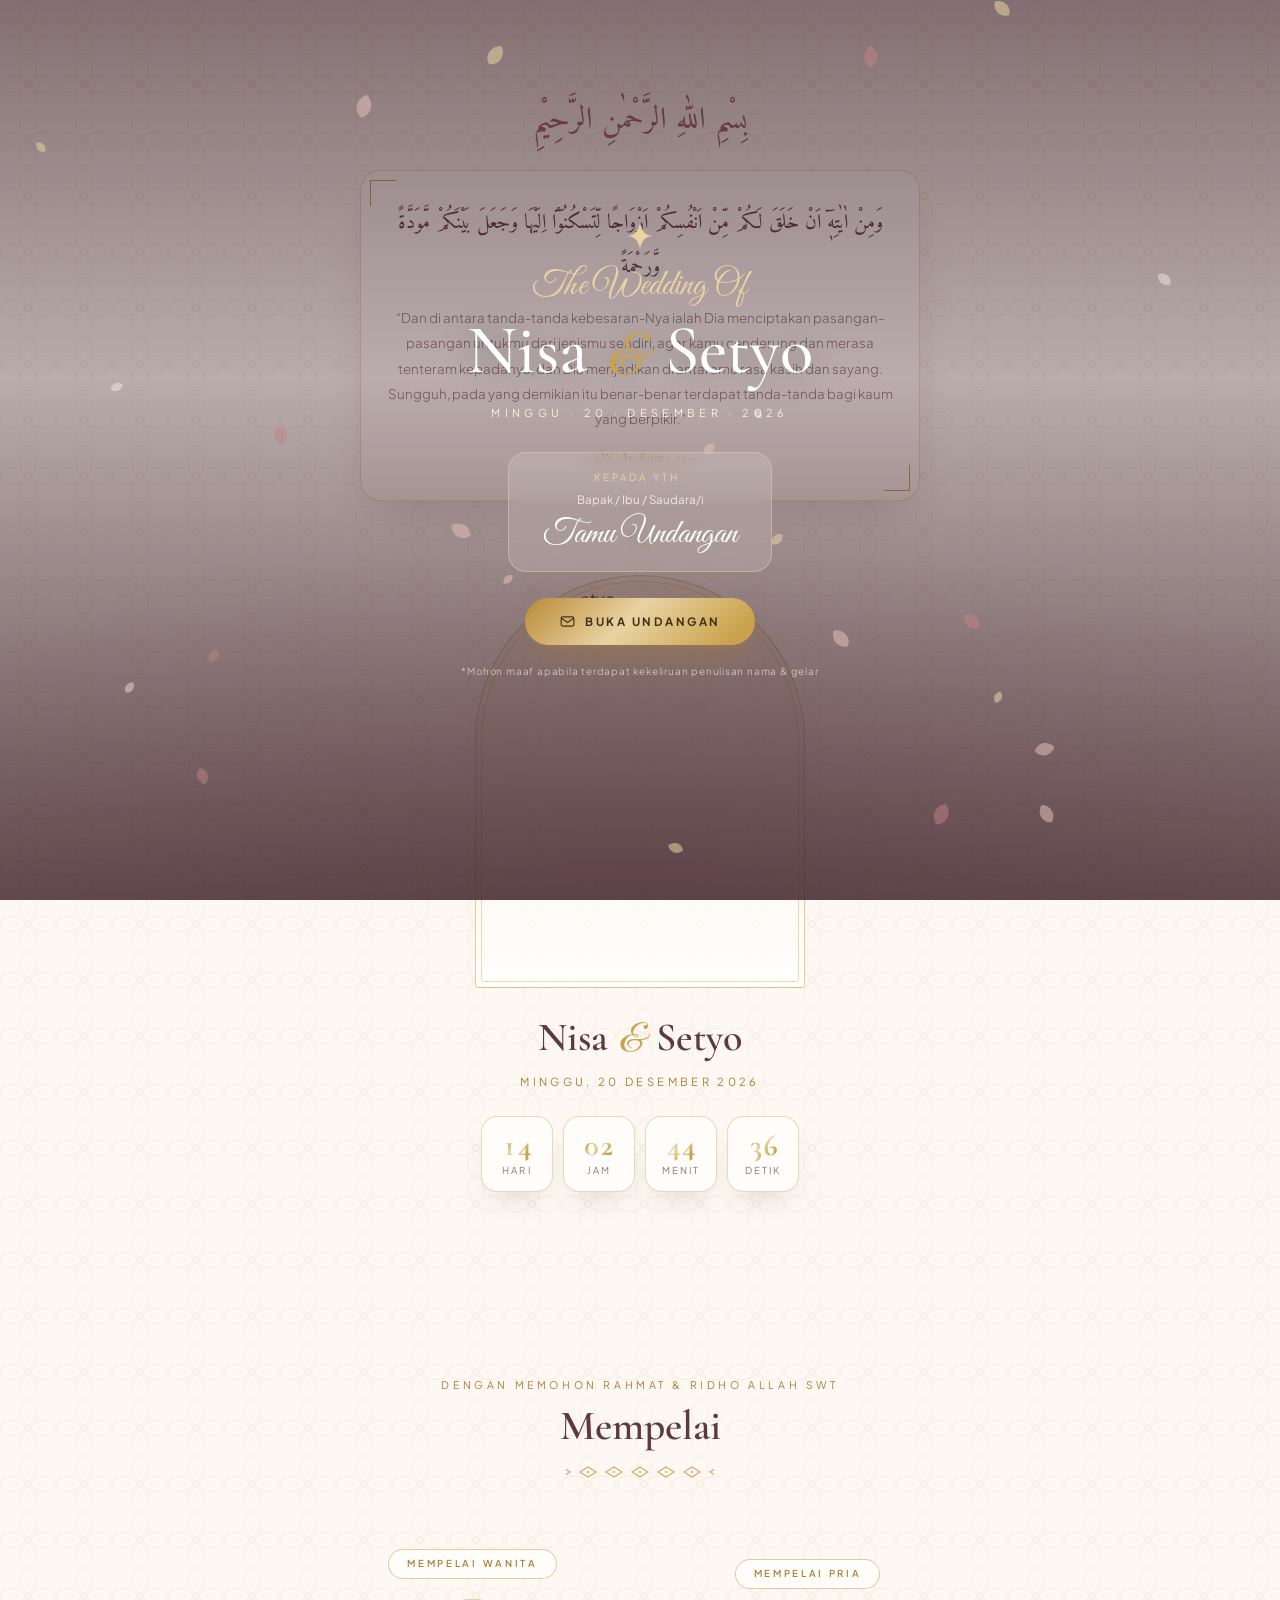
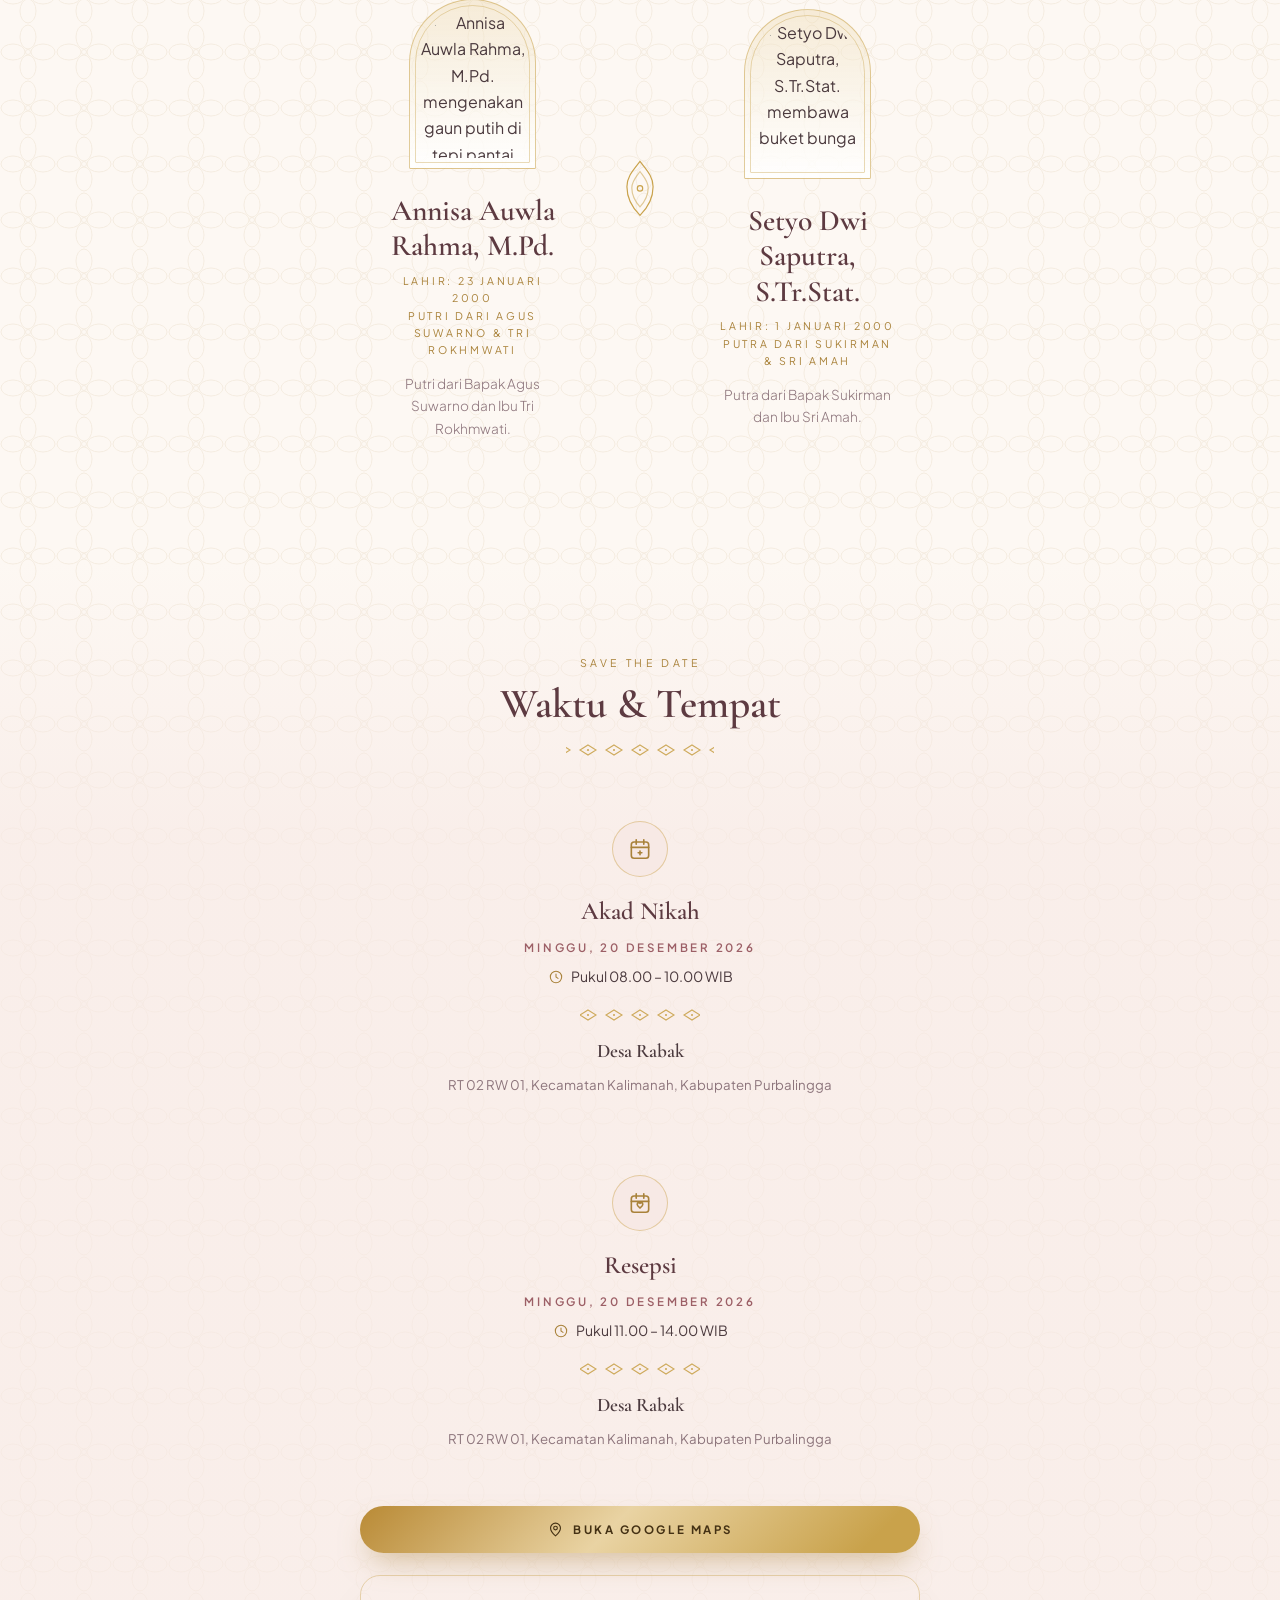
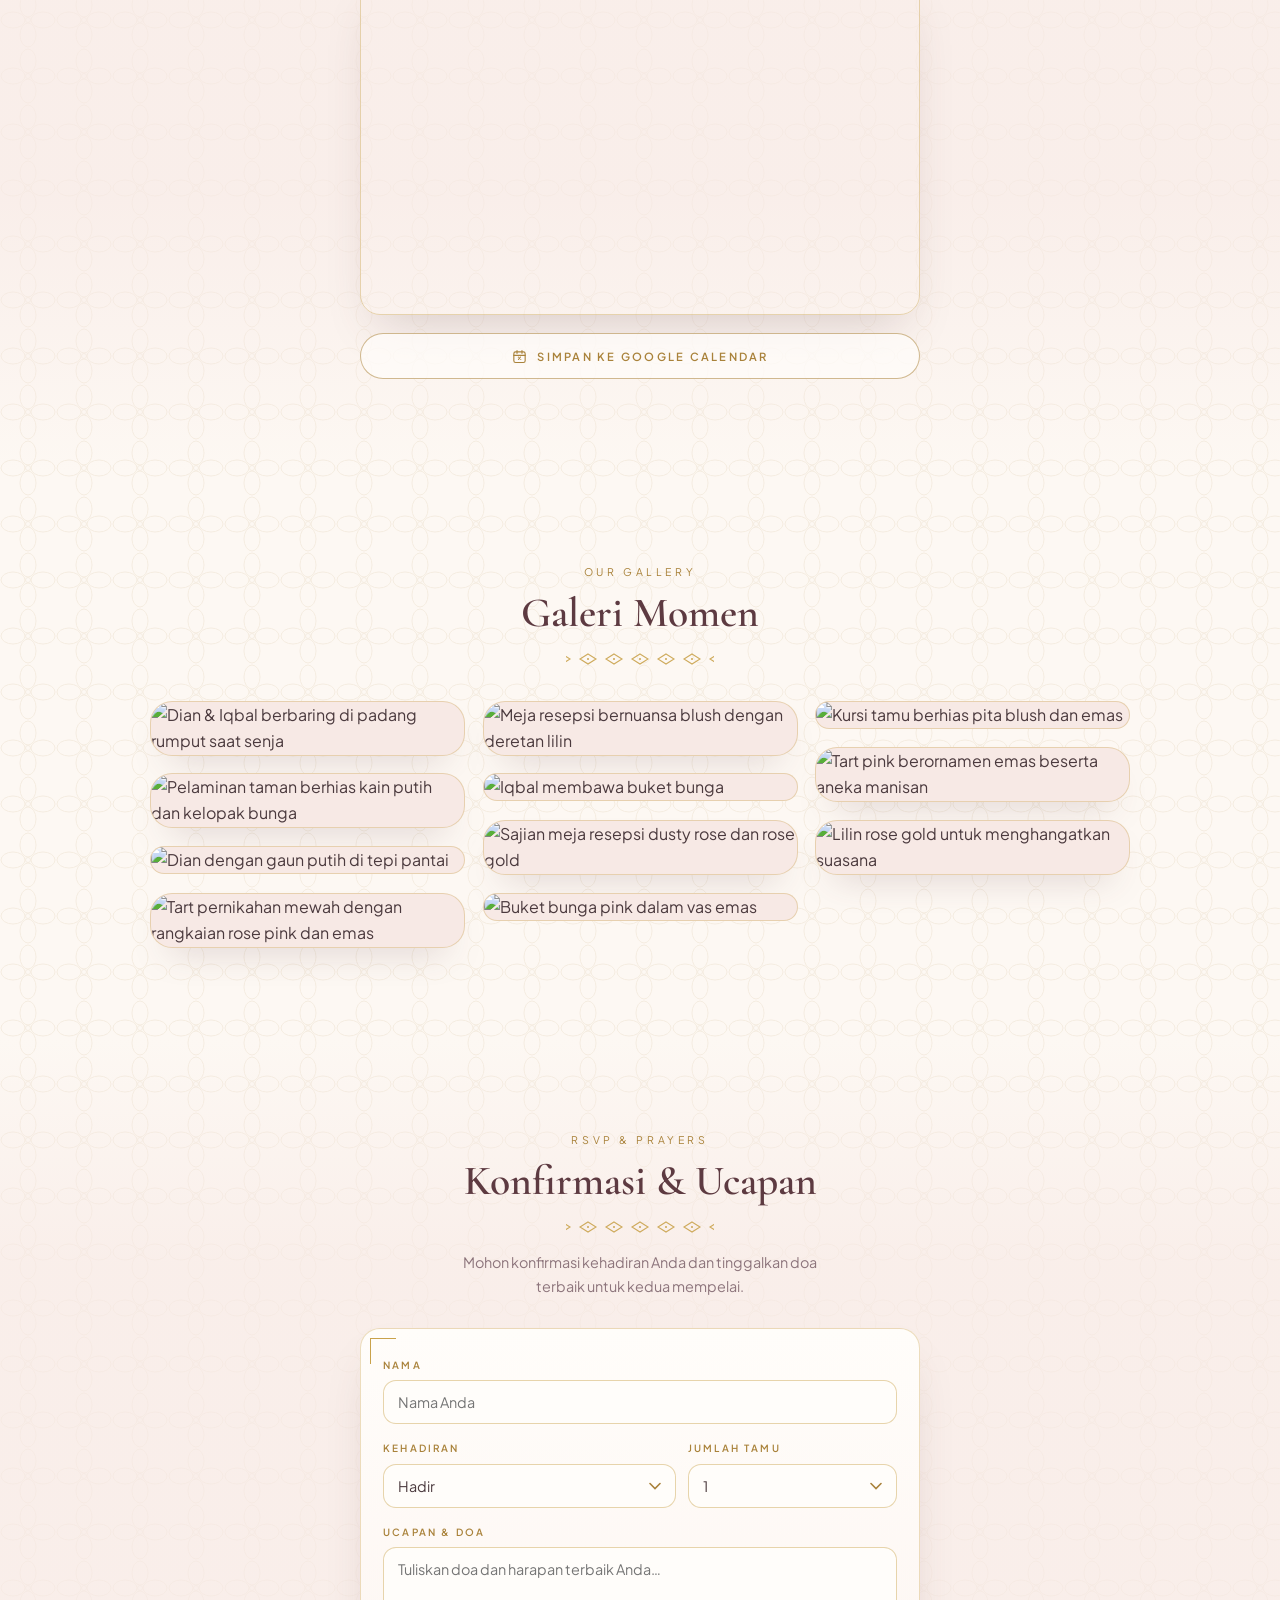
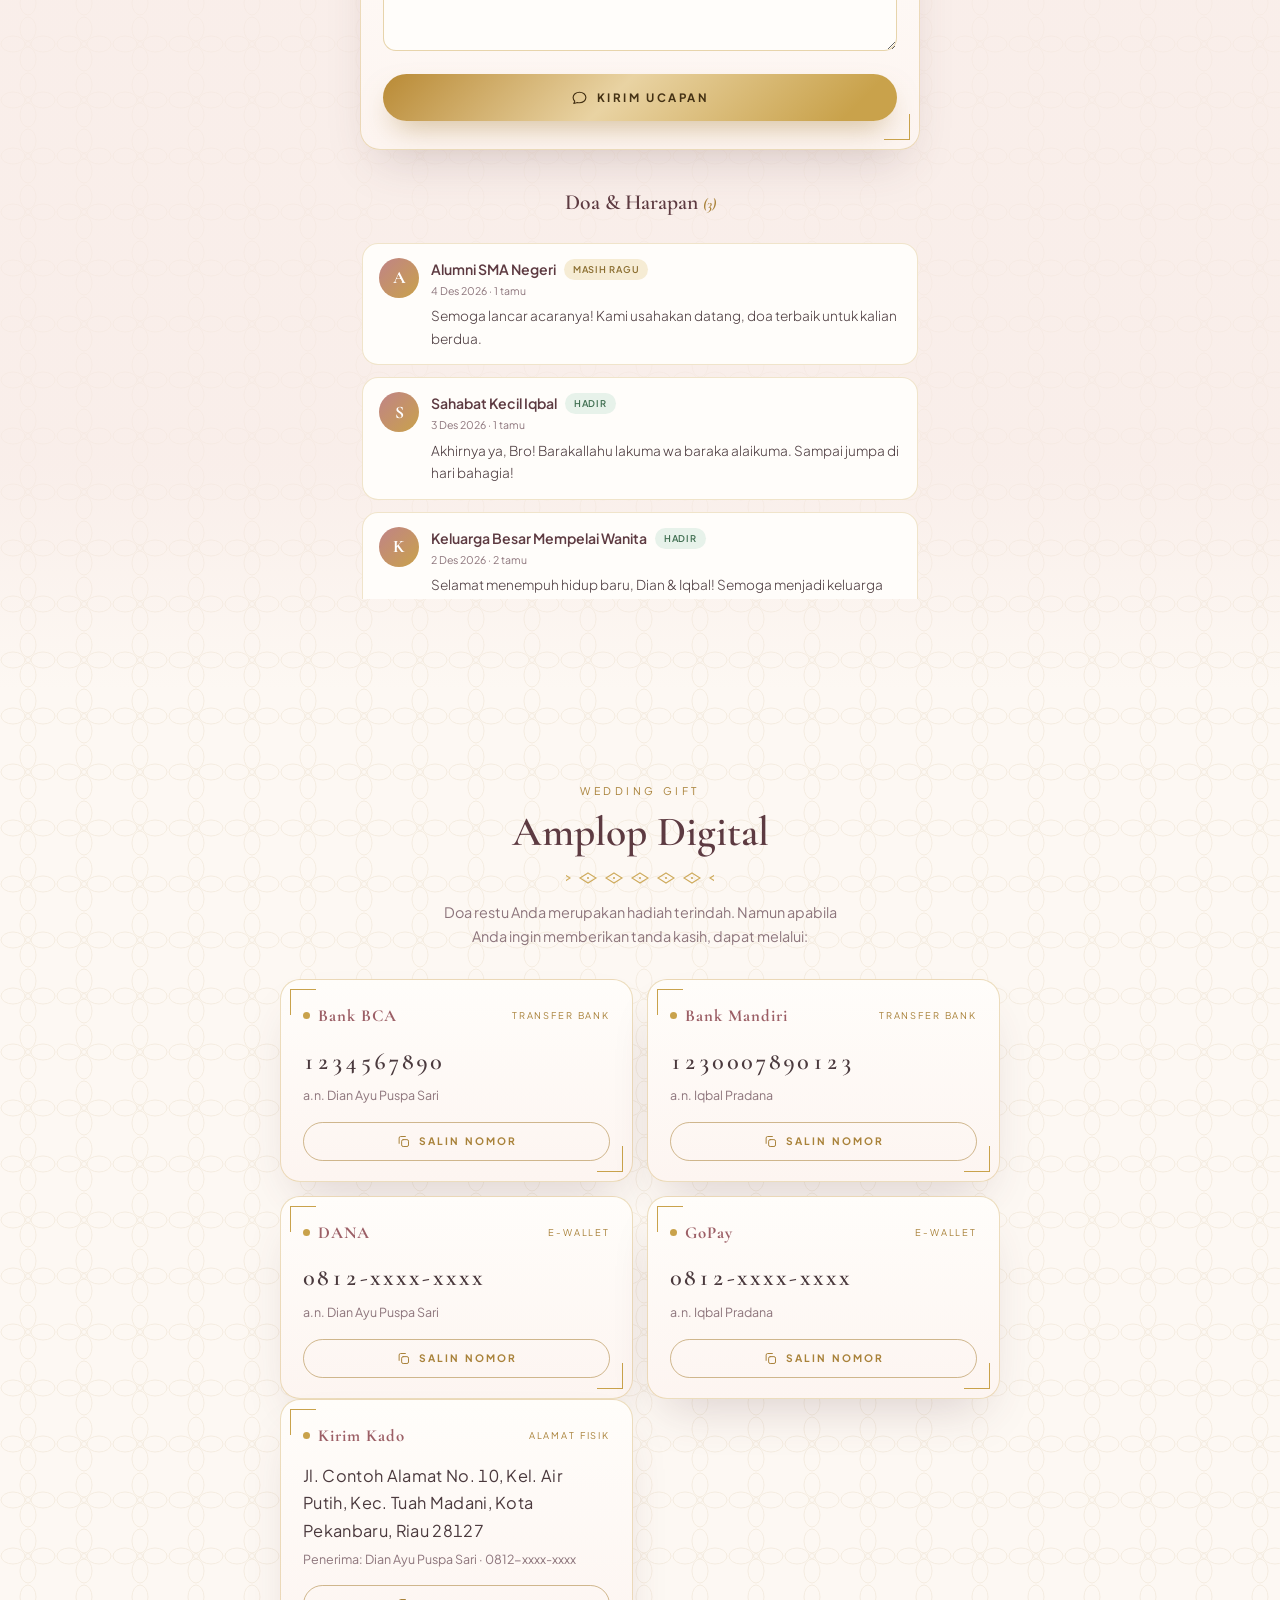
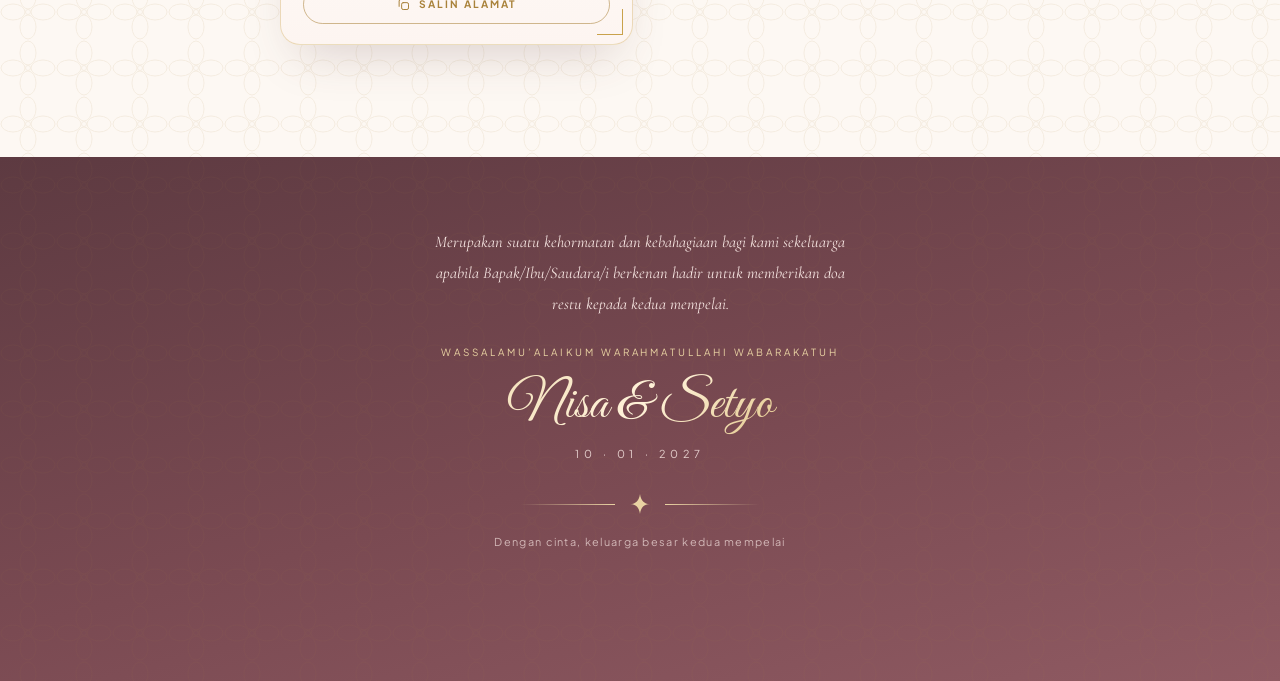
==== commit eb435cd8: "Update index.html" ====
--- a/index.html
+++ b/index.html
@@ -4,16 +4,16 @@
 <head>
   <meta charset="UTF-8" />
   <meta name="viewport" content="width=device-width, initial-scale=1" />
-  <title>The Wedding of Nisa &amp; Setyo — Ahad, 20 Desember 2026</title>
+  <title>The Wedding of Nisa &amp; Setyo — Minggu, 20 Desember 2026</title>
   <meta name="description"
-    content="Undangan pernikahan digital Annisa Auwla Rahma & Setyo Dwi Saputra — Ahad, 20 Desember, Desa Rabak, Kecamatan Kalimanah, Kabupaten Purbalingga, Jawa Tengah." />
+    content="Undangan pernikahan digital Annisa Auwla Rahma & Setyo Dwi Saputra — Minggu, 20 Desember 2026, Desa Rabak, Kalimanah, Purbalingga." />
   <meta name="theme-color" content="#9c5f66" />
 
   <!-- Open Graph -->
   <meta property="og:type" content="website" />
-  <meta property="og:title" content="The Wedding of Dian &amp; Iqbal" />
+  <meta property="og:title" content="The Wedding of Nisa &amp; Setyo" />
   <meta property="og:description"
-    content="Ahad, 10 Januari 2027 — Kelurahan Air Putih, Tuah Madani, Kota Pekanbaru, Riau. Merupakan kehormatan bagi kami apabila Anda berkenan hadir." />
+    content="Minggu, 20 Desember 2026 — Desa Rabak, Kalimanah, Kabupaten Purbalingga. Merupakan kehormatan bagi kami apabila Anda berkenan hadir." />
   <meta property="og:image" content="https://i.pinimg.com/1200x/33/68/5c/33685c889963395977ed9789f4147b67.jpg" />
 
   <link rel="icon" type="image/svg+xml" href="favicon.svg" />
@@ -33,7 +33,7 @@
 
   <!-- ===================== SAMPUL / LANDING PAGE ===================== -->
   <section class="cover" id="cover" aria-label="Sampul undangan">
-    <div class="cover__bg" role="img" aria-label="Foto Dian dan Iqbal"></div>
+    <div class="cover__bg" role="img" aria-label="Foto Nisa dan Setyo"></div>
     <div class="cover__veil"></div>
 
     <div class="cover__content">
@@ -42,14 +42,13 @@
       </svg>
 
       <p class="cover__lead anim a1">The Wedding Of</p>
-      <h1 class="cover__names anim a2">Dian <span class="amp">&amp;</span> Iqbal</h1>
-      <p class="cover__date anim a3">Ahad &middot; 10 &middot; Januari &middot; 2027</p>
+      <h1 class="cover__names anim a2">Nisa <span class="amp">&amp;</span> Setyo</h1>
+      <p class="cover__date anim a3">Minggu &middot; 20 &middot; Desember &middot; 2026</p>
 
       <div class="cover__guest glass anim a4">
         <p class="cover__guest-label">Kepada Yth.</p>
         <p class="cover__guest-sub">Bapak / Ibu / Saudara/i</p>
         <p class="cover__guest-name" id="guest-name">Tamu Undangan</p>
-        <p class="cover__guest-welcome" id="guest-welcome"></p>
       </div>
 
       <button class="btn-gold anim a5" id="btn-open" type="button">
@@ -92,12 +91,12 @@
         </div>
 
         <div class="hero-photo arch" data-reveal data-delay="200">
-          <img src="https://i.pinimg.com/1200x/33/68/5c/33685c889963395977ed9789f4147b67.jpg"
-            alt="Dian dan Iqbal berbaring santai di padang rumput berbingkai bunga" fetchpriority="high" />
-        </div>
-
-        <h2 class="hero-names" data-reveal data-delay="100">Dian <span class="amp">&amp;</span> Iqbal</h2>
-        <p class="hero-date" data-reveal data-delay="150">Ahad, 10 Januari 2027</p>
+          <img src="https://i.pinimg.com/1200x/33/68/5c/33685c889963395977ed9789f4147b67.jpg" alt="Nisa dan Setyo"
+            fetchpriority="high" />
+        </div>
+
+        <h2 class="hero-names" data-reveal data-delay="100">Nisa <span class="amp">&amp;</span> Setyo</h2>
+        <p class="hero-date" data-reveal data-delay="150">Minggu, 20 Desember 2026</p>
 
         <div class="countdown" id="countdown" data-reveal data-delay="200"
           aria-label="Hitung mundur menuju hari pernikahan">
@@ -128,12 +127,11 @@
             <span class="p-role">Mempelai Wanita</span>
             <div class="p-photo arch">
               <img src="https://i.pinimg.com/1200x/6e/44/49/6e444942c44381802cfd324cf65b27aa.jpg"
-                alt="Dian Ayu Puspa Sari mengenakan gaun putih di tepi pantai" loading="lazy" />
+                alt="Annisa Auwla Rahma, M.Pd. mengenakan gaun putih di tepi pantai" loading="lazy" />
             </div>
-            <h3 class="p-name">Dian Ayu Puspa Sari</h3>
-            <p class="p-meta">Pekanbaru, 10 September 2005</p>
-            <p class="p-bio">Gadis lembut dari Pekanbaru yang tumbuh bersama doa, menantikan hari penuh berkah bersama
-              belahan jiwanya.</p>
+            <h3 class="p-name">Annisa Auwla Rahma, M.Pd.</h3>
+            <p class="p-meta">Lahir: 23 Januari 2000<br>Putri dari Agus Suwarno & Tri Rokhmwati</p>
+            <p class="p-bio">Putri dari Bapak Agus Suwarno dan Ibu Tri Rokhmwati.</p>
           </article>
 
           <div class="gunungan" data-reveal data-delay="150" aria-hidden="true">
@@ -151,12 +149,11 @@
             <span class="p-role">Mempelai Pria</span>
             <div class="p-photo arch">
               <img src="https://i.pinimg.com/736x/b5/ef/95/b5ef95fd3cd9129193935dc4b50ecaa0.jpg"
-                alt="Iqbal Pradana membawa buket bunga" loading="lazy" />
+                alt="Setyo Dwi Saputra, S.Tr.Stat. membawa buket bunga" loading="lazy" />
             </div>
-            <h3 class="p-name">Iqbal Pradana</h3>
-            <p class="p-meta">3 Mei 1997</p>
-            <p class="p-bio">Pria berhati tenang yang percaya bahwa pernikahan adalah ikhtiar terindah untuk saling
-              menyempurnakan.</p>
+            <h3 class="p-name">Setyo Dwi Saputra, S.Tr.Stat.</h3>
+            <p class="p-meta">Lahir: 1 Januari 2000<br>Putra dari Sukirman & Sri Amah</p>
+            <p class="p-bio">Putra dari Bapak Sukirman dan Ibu Sri Amah.</p>
           </article>
         </div>
       </div>
@@ -179,7 +176,7 @@
             </svg>
           </span>
           <h3 class="e-title">Akad Nikah</h3>
-          <p class="e-date">Ahad, 10 Januari 2027</p>
+          <p class="e-date">Minggu, 20 Desember 2026</p>
           <p class="e-time">
             <svg viewBox="0 0 24 24" aria-hidden="true">
               <circle cx="12" cy="12" r="8.5" />
@@ -188,8 +185,8 @@
             Pukul 08.00 &ndash; 10.00 WIB
           </p>
           <div class="songket" aria-hidden="true"></div>
-          <p class="e-venue">Kelurahan Air Putih</p>
-          <p class="e-addr">Tuah Madani, Kota Pekanbaru, Riau<br />Plus Code: F9M2+C8 Simpang Baru</p>
+          <p class="e-venue">Desa Rabak</p>
+          <p class="e-addr">RT 02 RW 01, Kecamatan Kalimanah, Kabupaten Purbalingga</p>
         </article>
 
         <article class="e-card" data-reveal data-delay="100">
@@ -202,7 +199,7 @@
             </svg>
           </span>
           <h3 class="e-title">Resepsi</h3>
-          <p class="e-date">Ahad, 10 Januari 2027</p>
+          <p class="e-date">Minggu, 20 Desember 2026</p>
           <p class="e-time">
             <svg viewBox="0 0 24 24" aria-hidden="true">
               <circle cx="12" cy="12" r="8.5" />
@@ -211,12 +208,12 @@
             Pukul 11.00 &ndash; 14.00 WIB
           </p>
           <div class="songket" aria-hidden="true"></div>
-          <p class="e-venue">Kelurahan Air Putih</p>
-          <p class="e-addr">Tuah Madani, Kota Pekanbaru, Riau<br />Plus Code: F9M2+C8 Simpang Baru</p>
+          <p class="e-venue">Desa Rabak</p>
+          <p class="e-addr">RT 02 RW 01, Kecamatan Kalimanah, Kabupaten Purbalingga</p>
         </article>
 
         <a class="btn-gold btn-block" data-reveal target="_blank" rel="noopener"
-          href="https://www.google.com/maps/place/Kedai+Harian+Bang+Zali/@0.4835204,101.3506971,56m/data=!3m1!1e3!4m6!3m5!1s0x31d5a9d1656c3223:0xab29da710b18cf47!8m2!3d0.4835685!4d101.3507545!16s%2Fg%2F11kmnsnh90?entry=ttu&amp;g_ep=EgoyMDI2MDkwMi4wIKXMDSoASAFQAw%3D%3D">
+          href="https://www.google.com/maps/place/Desa+Rabak+Kalimanah+Purbalingga/@0.4835204,101.3506971,56m/data=!3m1!1e3!4m6!3m5!1s0x31d5a9d1656c3223:0xab29da710b18cf47!8m2!3d0.4835685!4d101.3507545!16s%2Fg%2F11kmnsnh90?entry=ttu&amp;g_ep=EgoyMDI2MDkwMi4wIKXMDSoASAFQAw%3D%3D">
           <svg viewBox="0 0 24 24" aria-hidden="true">
             <path d="M12 21s-7-5.6-7-11a7 7 0 1 1 14 0c0 5.4-7 11-7 11z" />
             <circle cx="12" cy="10" r="2.6" />
@@ -225,13 +222,13 @@
         </a>
 
         <div class="map-wrap" data-reveal data-delay="100">
-          <iframe title="Peta lokasi acara — Kelurahan Air Putih, Tuah Madani, Pekanbaru"
+          <iframe title="Peta lokasi acara — Desa Rabak, Tuah Madani, Pekanbaru"
             src="https://maps.google.com/maps?q=0.4835204,101.3506971&z=17&output=embed" loading="lazy" allowfullscreen
             referrerpolicy="no-referrer-when-downgrade"></iframe>
         </div>
 
         <a class="btn-ghost btn-block" data-reveal target="_blank" rel="noopener"
-          href="https://calendar.google.com/calendar/render?action=TEMPLATE&amp;text=Pernikahan%20Dian%20%26%20Iqbal&amp;dates=20270110T010000Z/20270110T070000Z&amp;location=Kelurahan%20Air%20Putih%2C%20Tuah%20Madani%2C%20Kota%20Pekanbaru%2C%20Riau&amp;details=Akad%20Nikah%2008.00%20WIB%20%E2%80%94%20Resepsi%2011.00%20WIB">
+          href="https://calendar.google.com/calendar/render?action=TEMPLATE&amp;text=Pernikahan%20Nisa%20%26%20Setyo&amp;dates=20270110T010000Z/20270110T070000Z&amp;location=Desa%20Rabak%2C%20Kalimanah%2C%20Purbalingga&amp;details=Akad%20Nikah%20Minggu%2020%20Desember%202026">
           <svg viewBox="0 0 24 24" aria-hidden="true">
             <rect x="4" y="5.5" width="16" height="15" rx="2.5" />
             <path d="M4 10.5h16M8.5 3.5v4M15.5 3.5v4" />
@@ -379,7 +376,7 @@
         <p class="footer-quote" data-reveal>Merupakan suatu kehormatan dan kebahagiaan bagi kami sekeluarga apabila
           Bapak/Ibu/Saudara/i berkenan hadir untuk memberikan doa restu kepada kedua mempelai.</p>
         <p class="footer-thanks" data-reveal data-delay="80">Wassalamu&rsquo;alaikum Warahmatullahi Wabarakatuh</p>
-        <p class="footer-names" data-reveal data-delay="140">Dian &amp; Iqbal</p>
+        <p class="footer-names" data-reveal data-delay="140">Nisa &amp; Setyo</p>
         <p class="footer-date" data-reveal data-delay="180">10 &middot; 01 &middot; 2027</p>
         <div class="divider divider--light" data-reveal data-delay="220">
           <span class="line"></span>
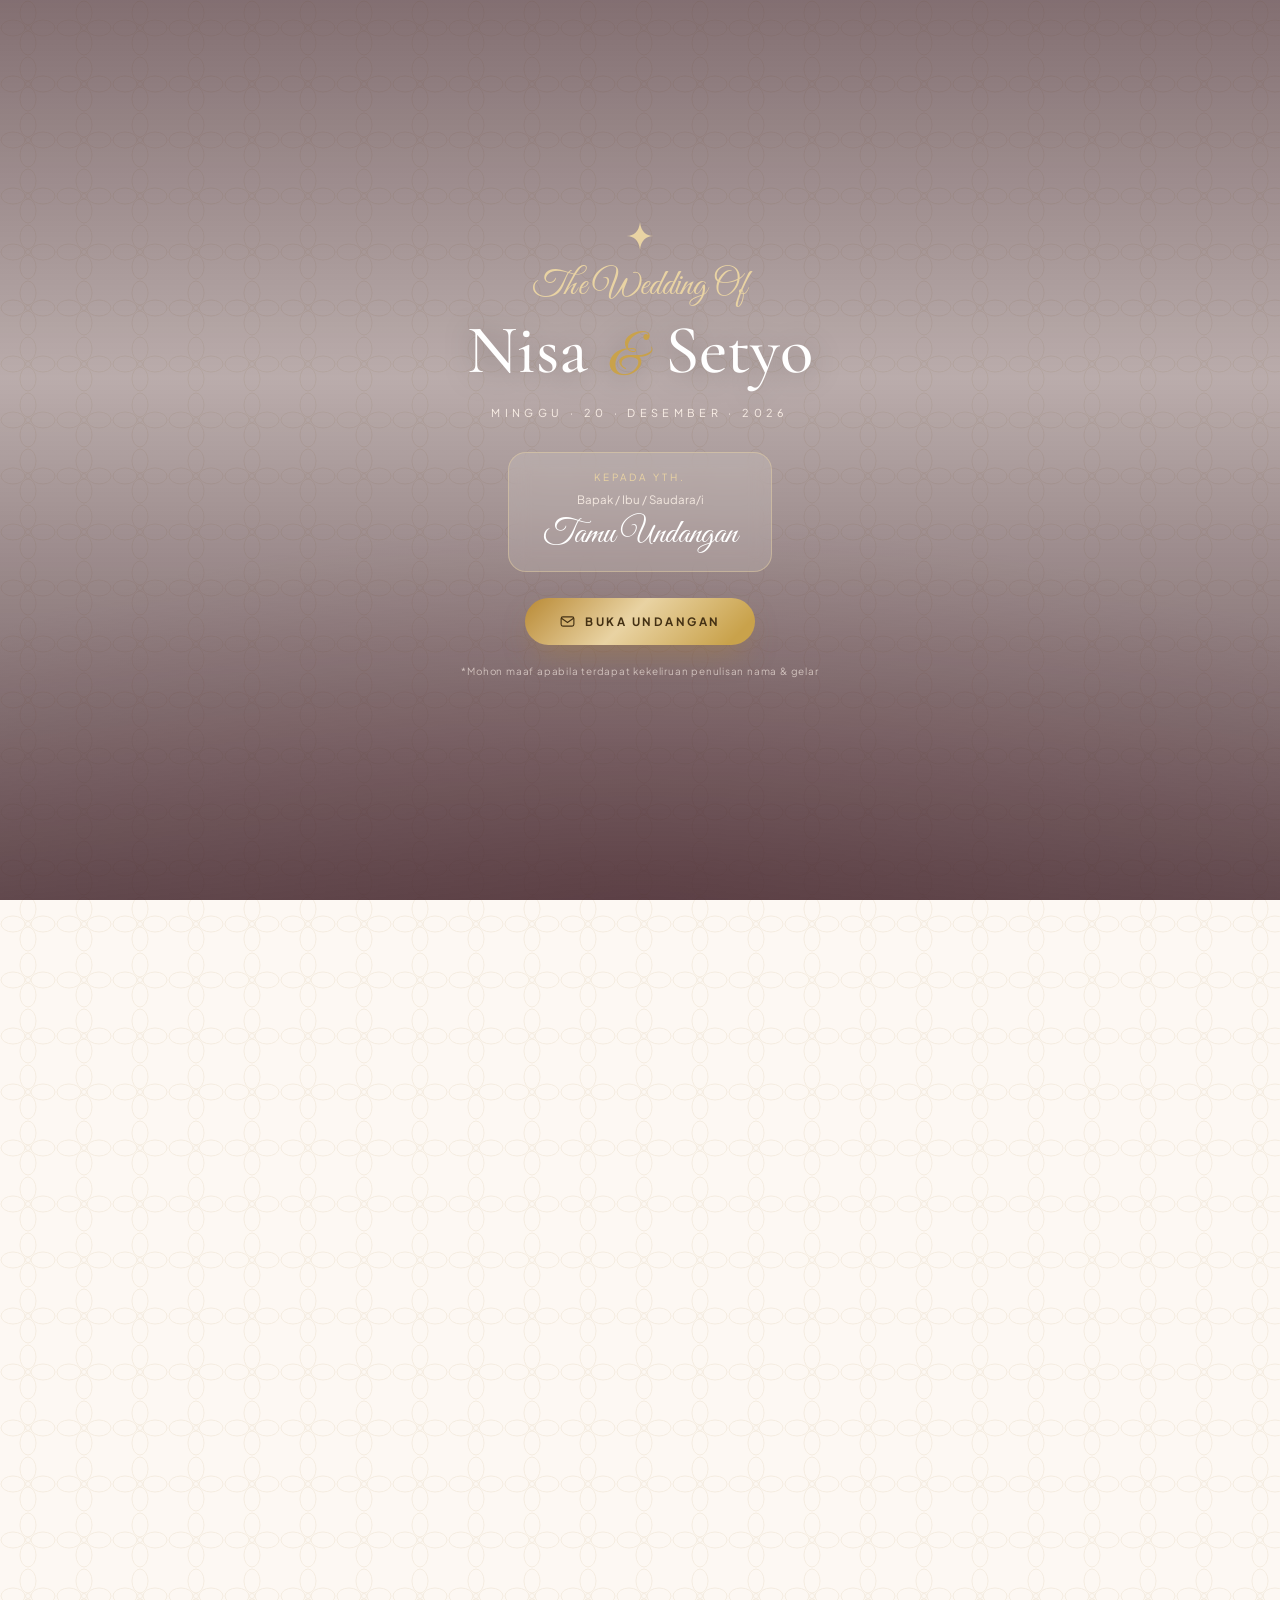
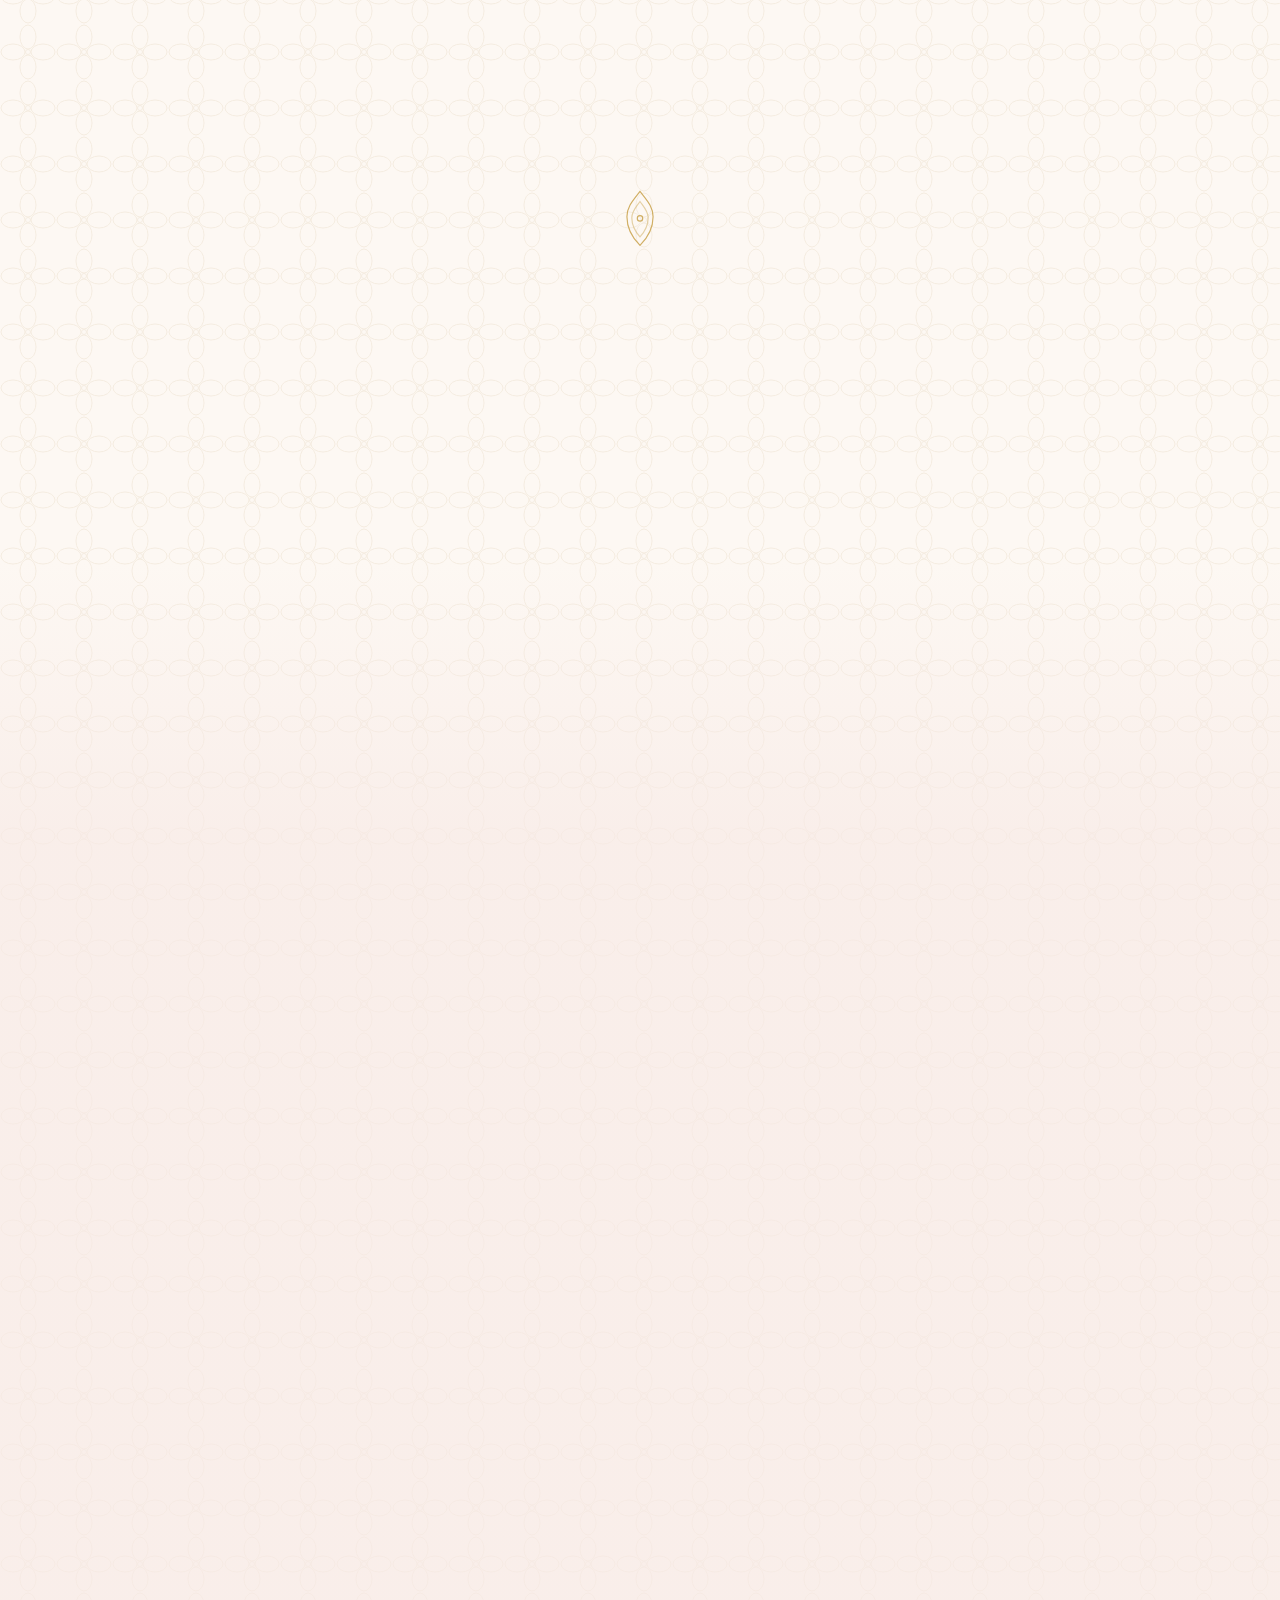
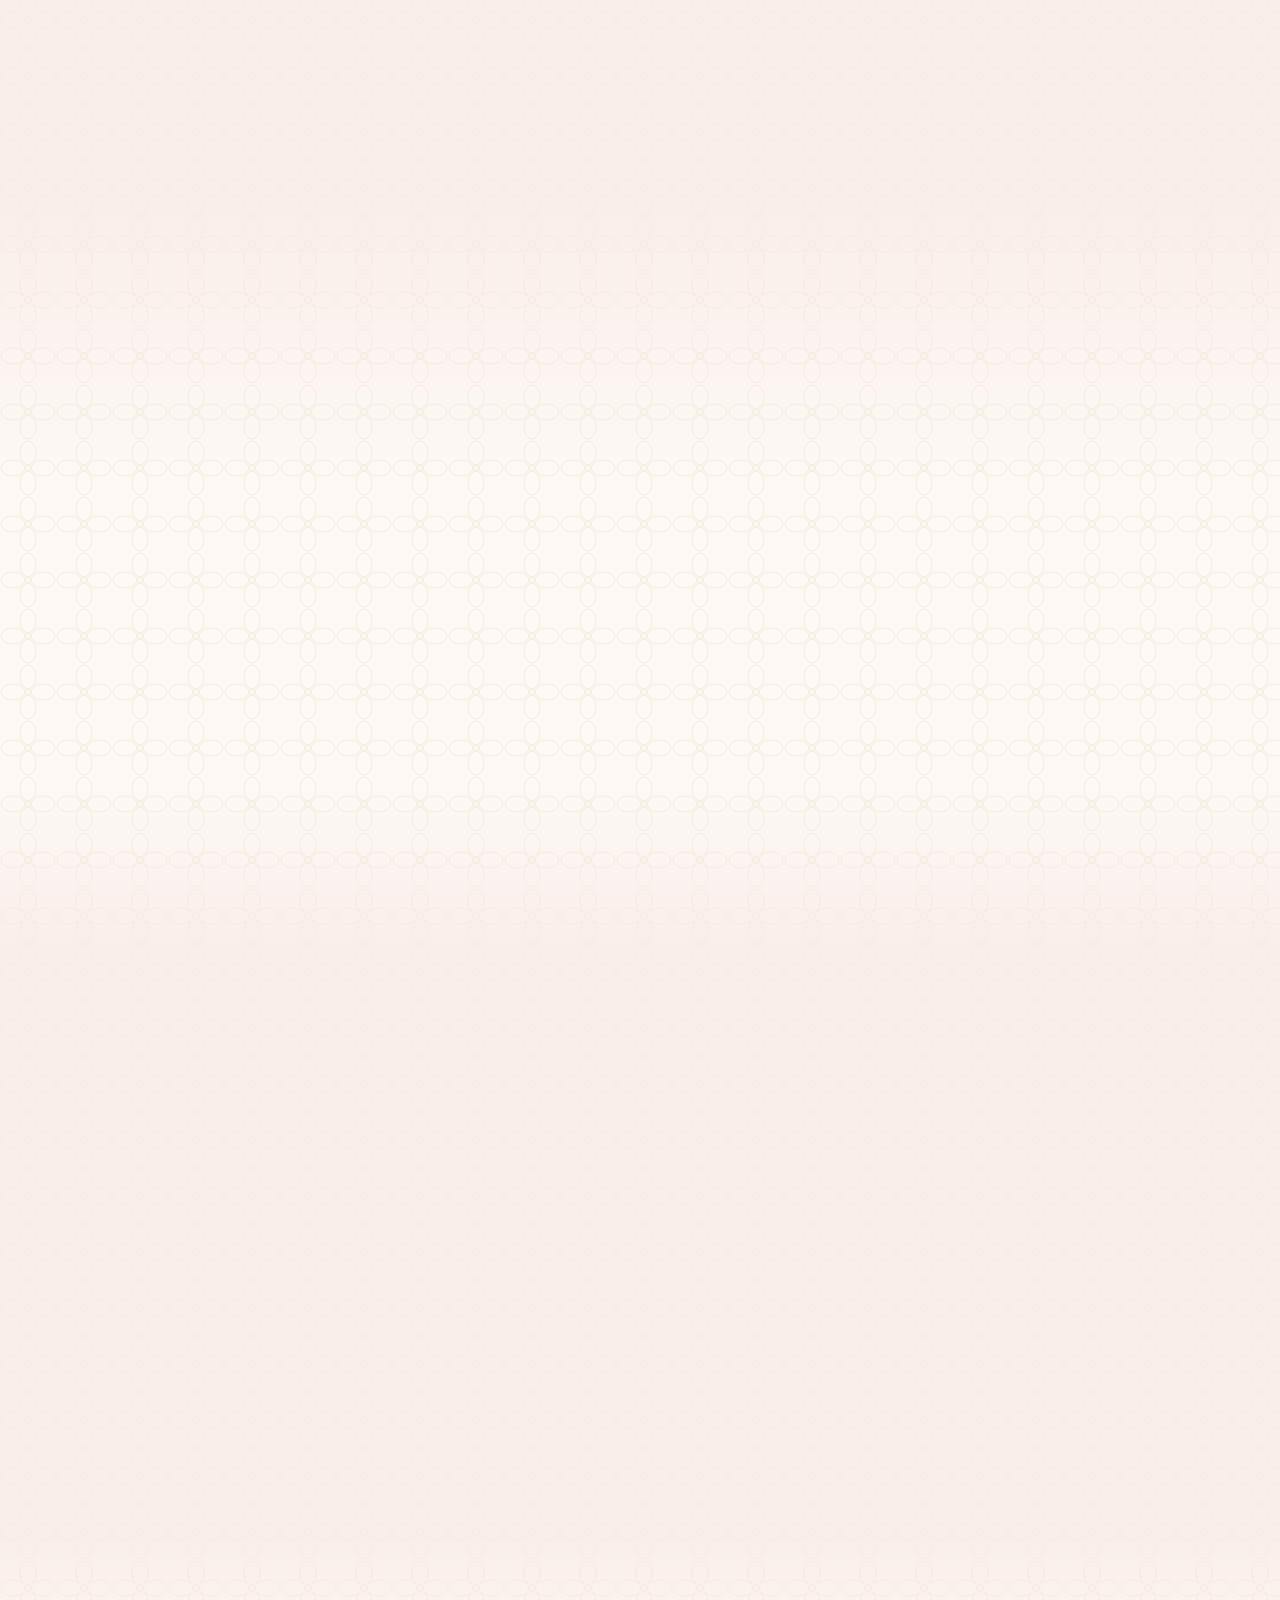
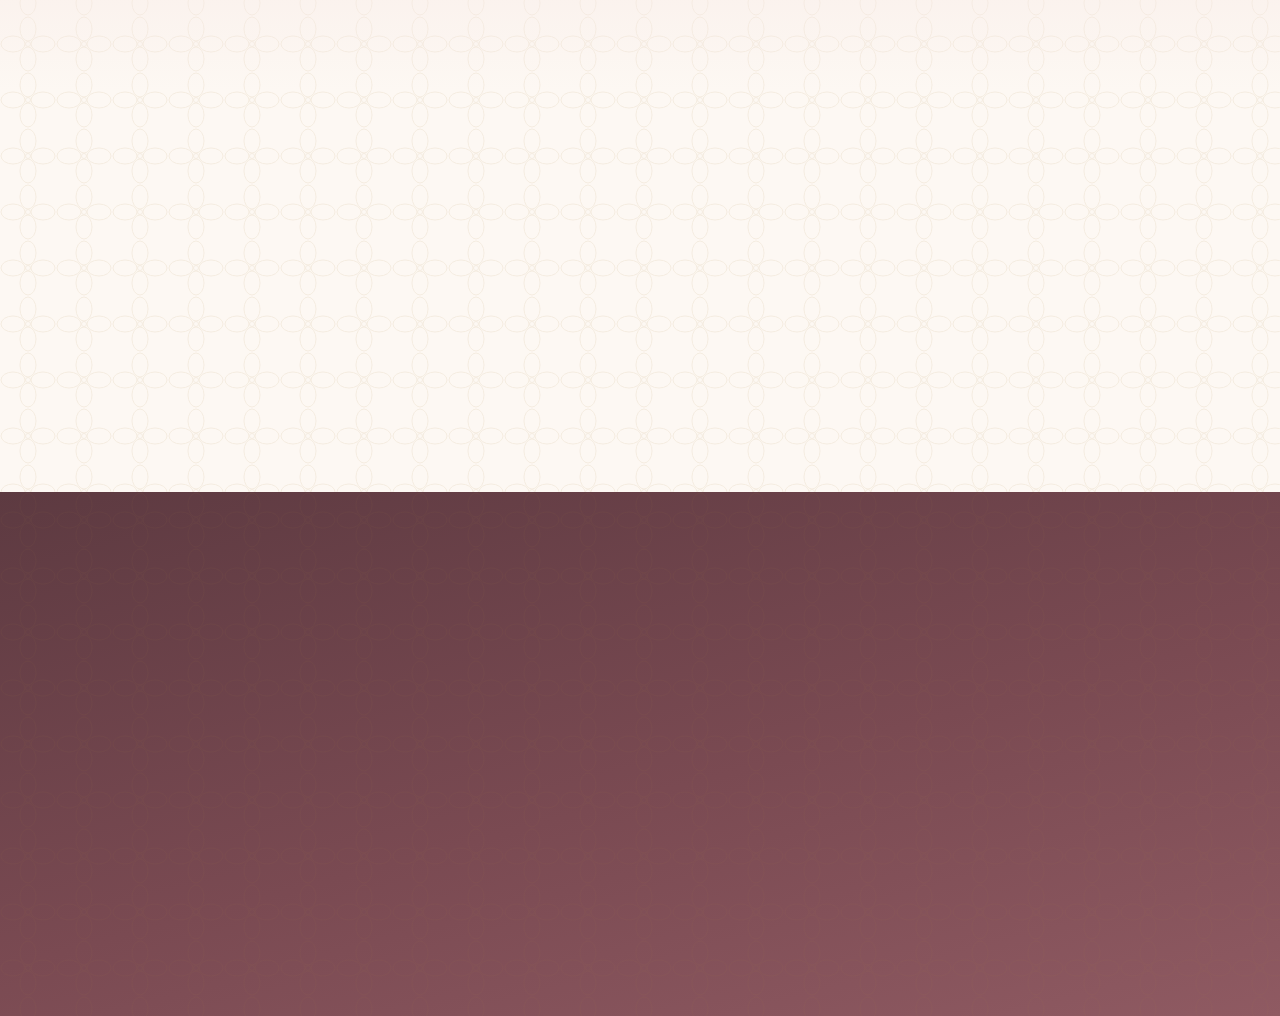
==== commit 602b7f20: "gas" ====
--- a/index.html
+++ b/index.html
@@ -213,7 +213,7 @@
         </article>
 
         <a class="btn-gold btn-block" data-reveal target="_blank" rel="noopener"
-          href="https://www.google.com/maps/place/Desa+Rabak+Kalimanah+Purbalingga/@0.4835204,101.3506971,56m/data=!3m1!1e3!4m6!3m5!1s0x31d5a9d1656c3223:0xab29da710b18cf47!8m2!3d0.4835685!4d101.3507545!16s%2Fg%2F11kmnsnh90?entry=ttu&amp;g_ep=EgoyMDI2MDkwMi4wIKXMDSoASAFQAw%3D%3D">
+          href="https://maps.app.goo.gl/RoeKRA6a92ouXxD3A">
           <svg viewBox="0 0 24 24" aria-hidden="true">
             <path d="M12 21s-7-5.6-7-11a7 7 0 1 1 14 0c0 5.4-7 11-7 11z" />
             <circle cx="12" cy="10" r="2.6" />
@@ -222,9 +222,9 @@
         </a>
 
         <div class="map-wrap" data-reveal data-delay="100">
-          <iframe title="Peta lokasi acara — Desa Rabak, Tuah Madani, Pekanbaru"
-            src="https://maps.google.com/maps?q=0.4835204,101.3506971&z=17&output=embed" loading="lazy" allowfullscreen
-            referrerpolicy="no-referrer-when-downgrade"></iframe>
+          <iframe title="Peta lokasi acara — Desa Rabak, Kalimanah, Purbalingga"
+            src="https://www.google.com/maps?q=Desa+Rabak+Kalimanah+Purbalingga&output=embed" loading="lazy"
+            allowfullscreen referrerpolicy="no-referrer-when-downgrade"></iframe>
         </div>
 
         <a class="btn-ghost btn-block" data-reveal target="_blank" rel="noopener"
@@ -249,50 +249,7 @@
         </header>
 
         <div class="masonry" id="masonry">
-          <figure class="g-item" data-reveal>
-            <img src="https://i.pinimg.com/1200x/33/68/5c/33685c889963395977ed9789f4147b67.jpg"
-              alt="Dian & Iqbal berbaring di padang rumput saat senja" loading="lazy" />
-          </figure>
-          <figure class="g-item" data-reveal data-delay="60">
-            <img src="https://i.pinimg.com/736x/1e/66/40/1e66403fd678e4bd02d2c728d96d01af.jpg"
-              alt="Pelaminan taman berhias kain putih dan kelopak bunga" loading="lazy" />
-          </figure>
-          <figure class="g-item" data-reveal data-delay="120">
-            <img src="https://i.pinimg.com/1200x/6e/44/49/6e444942c44381802cfd324cf65b27aa.jpg"
-              alt="Dian dengan gaun putih di tepi pantai" loading="lazy" />
-          </figure>
-          <figure class="g-item" data-reveal>
-            <img src="https://i.pinimg.com/736x/36/4e/56/364e567b8658c94789cf9b8cb5cadcc2.jpg"
-              alt="Tart pernikahan mewah dengan rangkaian rose pink dan emas" loading="lazy" />
-          </figure>
-          <figure class="g-item" data-reveal data-delay="60">
-            <img src="https://i.pinimg.com/736x/27/ff/f9/27fff9dc2d4b12d4b7335b2060067f28.jpg"
-              alt="Meja resepsi bernuansa blush dengan deretan lilin" loading="lazy" />
-          </figure>
-          <figure class="g-item" data-reveal data-delay="120">
-            <img src="https://i.pinimg.com/736x/b5/ef/95/b5ef95fd3cd9129193935dc4b50ecaa0.jpg"
-              alt="Iqbal membawa buket bunga" loading="lazy" />
-          </figure>
-          <figure class="g-item" data-reveal>
-            <img src="https://i.pinimg.com/736x/30/9c/1f/309c1f0214ff6c5b77953039a3181020.jpg"
-              alt="Sajian meja resepsi dusty rose dan rose gold" loading="lazy" />
-          </figure>
-          <figure class="g-item" data-reveal data-delay="60">
-            <img src="https://i.pinimg.com/736x/12/25/ac/1225acf966ce6ba667380e74f4047724.jpg"
-              alt="Buket bunga pink dalam vas emas" loading="lazy" />
-          </figure>
-          <figure class="g-item" data-reveal data-delay="120">
-            <img src="https://i.pinimg.com/736x/1d/41/b9/1d41b9a5b75d1b2f90de0ef7d2a8eaa0.jpg"
-              alt="Kursi tamu berhias pita blush dan emas" loading="lazy" />
-          </figure>
-          <figure class="g-item" data-reveal>
-            <img src="https://i.pinimg.com/736x/08/5b/fd/085bfdba6639cb00bfdd67f58334ce19.jpg"
-              alt="Tart pink berornamen emas beserta aneka manisan" loading="lazy" />
-          </figure>
-          <figure class="g-item" data-reveal data-delay="60">
-            <img src="https://i.pinimg.com/736x/0b/33/57/0b3357b4a035ad1cd8882d868d0338fa.jpg"
-              alt="Lilin rose gold untuk menghangatkan suasana" loading="lazy" />
-          </figure>
+          <!-- Gallery dimuat otomatis dari Google Sheet / Google Drive -->
         </div>
       </div>
     </section>
@@ -454,6 +411,7 @@
   <div class="toast" id="toast" role="status" aria-live="polite"></div>
 
   <script src="https://www.youtube.com/iframe_api" async></script>
+  <!-- Data dinamis: gallery & ucapan diambil dari Google Sheet melalui script.js -->
   <script src="script.js" defer></script>
 </body>
 
